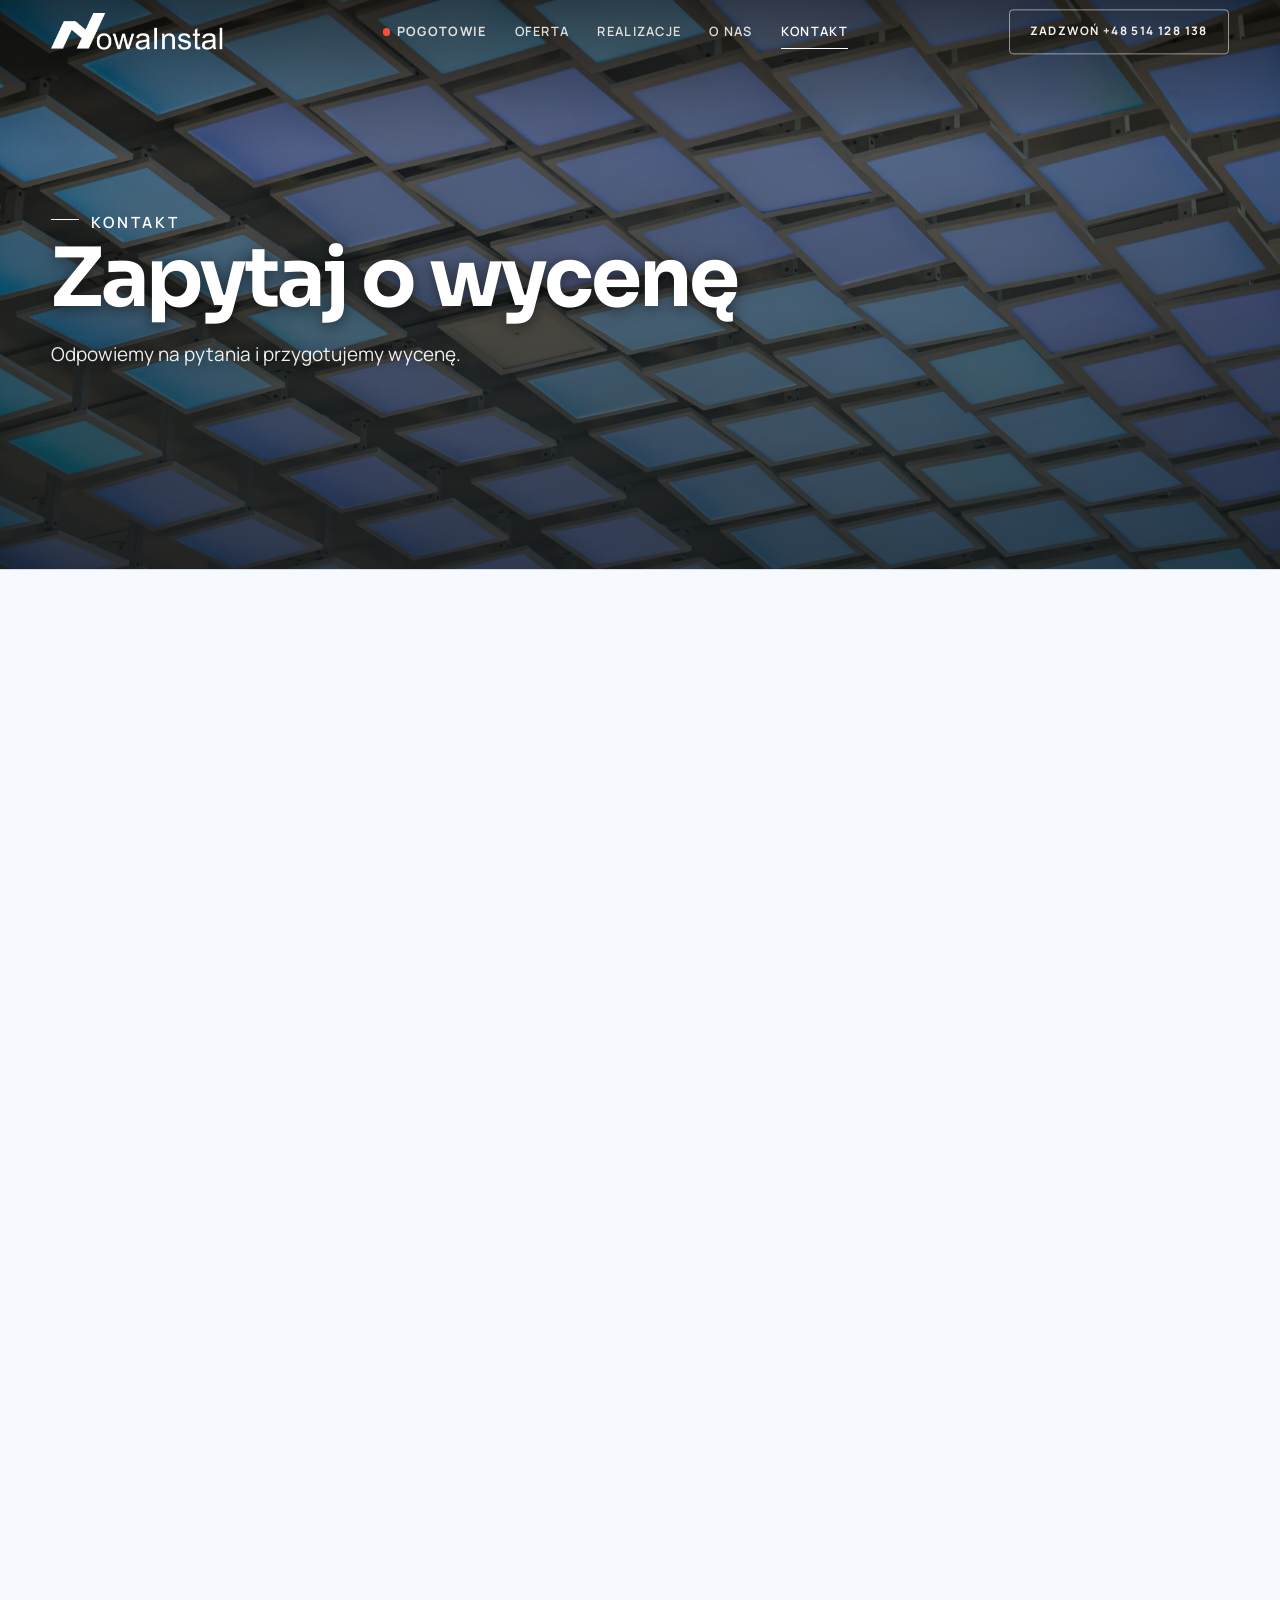
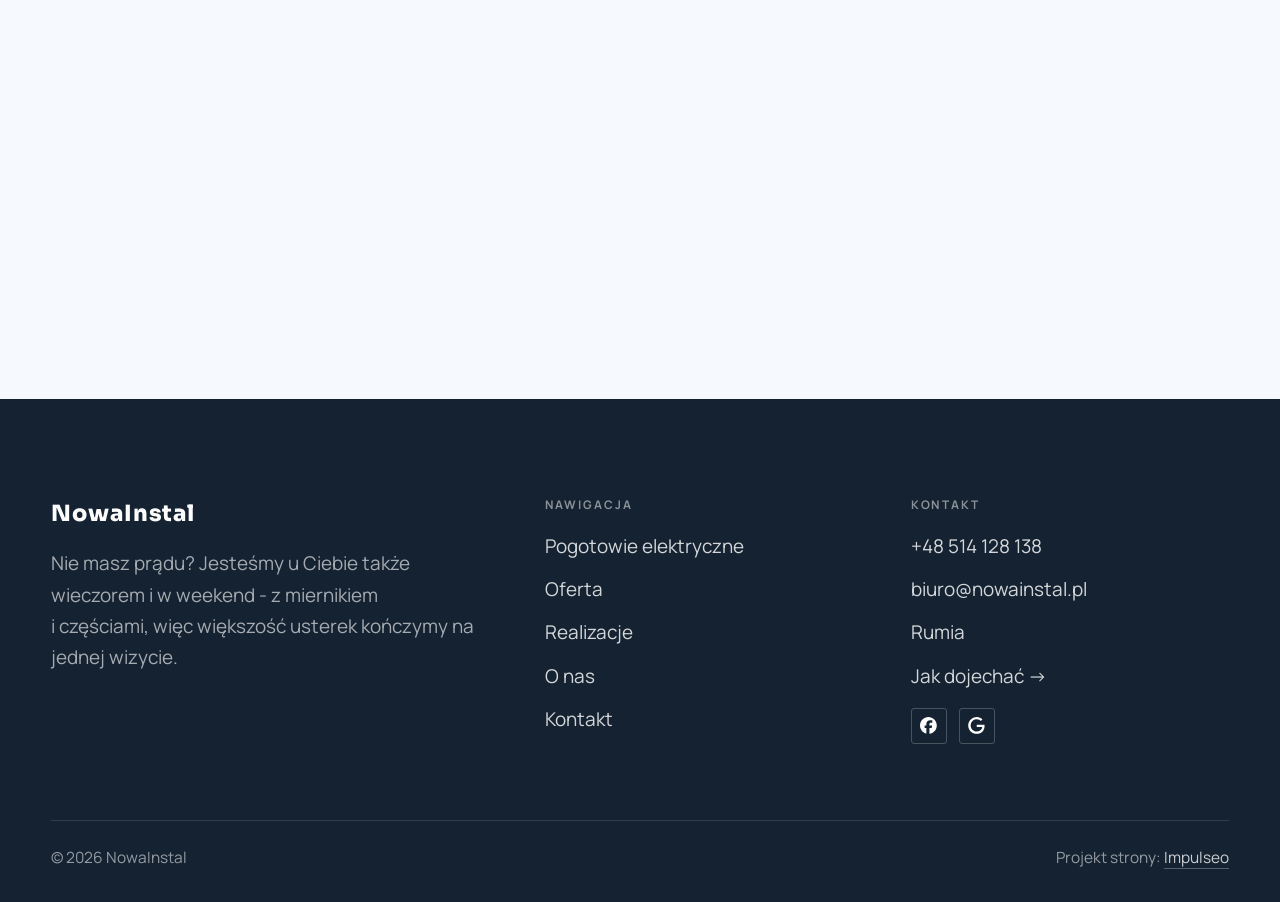
==== kontakt.html @ 81fa4f5c "Strona demo: nowainstal-pogotowie-elektryczne (wejście dwie drogi + podstrona pogotowia)" ====
<!DOCTYPE html>
<html lang="pl">
<head>
<meta charset="UTF-8">
<meta name="viewport" content="width=device-width, initial-scale=1.0">
<title>Kontakt - NowaInstal</title>
<meta name="description" content="Kontakt NowaInstal - Rumia">
<link rel="canonical" href="https://impulseo-pl.github.io/nowainstal-pogotowie-elektryczne/kontakt.html">
<meta name="robots" content="noindex, nofollow">
<meta property="og:type" content="website">
<meta property="og:locale" content="pl_PL">
<meta property="og:site_name" content="NowaInstal">
<meta property="og:title" content="Kontakt - NowaInstal">
<meta property="og:description" content="Kontakt NowaInstal - Rumia">
<meta property="og:url" content="https://impulseo-pl.github.io/nowainstal-pogotowie-elektryczne/kontakt.html">
<meta property="og:image" content="https://impulseo-pl.github.io/nowainstal-pogotowie-elektryczne/img/og.jpg">
<meta property="og:image:width" content="1200">
<meta property="og:image:height" content="630">
<meta name="twitter:card" content="summary_large_image">
<link rel="preconnect" href="https://fonts.googleapis.com">
<link rel="preconnect" href="https://fonts.gstatic.com" crossorigin>
<link href="https://fonts.googleapis.com/css2?family=Sora:wght@600;700;800&family=Manrope:wght@400;500;600&display=swap" rel="stylesheet">
<link rel="stylesheet" href="assets/styles.css?v=20261021">
<link rel="stylesheet" href="assets/pogotowie.css?v=20261021">
</head>
<body>

<header class="nav">
  <div class="wrap nav-inner">
    <a class="brand brand-has-logo" href="index.html"><img class="brand-logo brand-logo-color" src="img/logo.png" alt="NowaInstal" width="1200" height="261" decoding="async"><img class="brand-logo brand-logo-white" src="img/logo-white.png" alt="NowaInstal" width="1200" height="261" decoding="async"></a>
    <nav class="nav-links">
      <a href="pogotowie.html" class="nav-sos"><i class="live" aria-hidden="true"></i>Pogotowie</a>
      <a href="oferta.html">Oferta</a>
      <a href="realizacje.html">Realizacje</a>
      <a href="o-nas.html">O nas</a>
      <a href="kontakt.html" class="active" aria-current="page">Kontakt</a>
      <a href="tel:+48514128138" class="btn btn-accent">Zadzwoń +48 514 128 138</a>
    </nav>
    <button class="nav-toggle" aria-label="Menu"><span></span><span></span><span></span></button>
  </div>
</header>

<main>
<section class="pagehead">
  <img src="img/g12.jpg" alt="NowaInstal - Zapytaj o wycenę" width="1880" height="1254" decoding="async">
  <div class="wrap">
    <span class="eyebrow">Kontakt</span>
    <h1>Zapytaj o wycenę</h1>
    <p>Odpowiemy na pytania i przygotujemy wycenę.</p>
  </div>
</section>
<section>
  <div class="wrap contact-grid">
    <div class="reveal">
      <span class="eyebrow">Dane kontaktowe</span>
      <h2 style="margin:var(--space-4) 0 var(--space-6)">NowaInstal</h2>
      <div class="info-list">
        <div class="info-row"><div class="ic"><svg class="ico-tel" width="16" height="16" viewBox="0 0 24 24" fill="none" aria-hidden="true"><path d="M6.6 10.8a15.5 15.5 0 0 0 6.6 6.6l2.2-2.2a1 1 0 0 1 1-.24 11.4 11.4 0 0 0 3.6.58 1 1 0 0 1 1 1V20a1 1 0 0 1-1 1A17 17 0 0 1 3 4a1 1 0 0 1 1-1h3.5a1 1 0 0 1 1 1c0 1.25.2 2.46.58 3.6a1 1 0 0 1-.25 1l-2.23 2.2Z" fill="currentColor"/></svg></div><div><div class="lbl">Telefon</div><a class="val" href="tel:+48514128138">+48 514 128 138</a></div></div>
        <div class="info-row"><div class="ic"><svg class="ico-mail" width="16" height="16" viewBox="0 0 24 24" fill="none" aria-hidden="true"><rect x="3.2" y="5.5" width="17.6" height="13" rx="1.6" stroke="currentColor" stroke-width="1.6"/><path d="M4 7l8 6 8-6" stroke="currentColor" stroke-width="1.6" stroke-linecap="round" stroke-linejoin="round"/></svg></div><div><div class="lbl">E-mail</div><a class="val" href="mailto:biuro@nowainstal.pl">biuro@nowainstal.pl</a></div></div>
        <div class="info-row"><div class="ic"><svg class="ico-pin" width="16" height="16" viewBox="0 0 24 24" fill="none" aria-hidden="true"><path d="M12 21s7-6.1 7-11.5A7 7 0 0 0 5 9.5C5 14.9 12 21 12 21Z" stroke="currentColor" stroke-width="1.6" fill="none"/><circle cx="12" cy="9.5" r="2.4" fill="currentColor"/></svg></div><div><div class="lbl">Adres</div><div class="val">Rumia</div></div></div>
      </div>
    </div>
    <div class="reveal">
      <form class="form" action="https://formsubmit.co/biuro@nowainstal.pl" method="POST">
        <input type="hidden" name="_subject" value="Zapytanie ze strony NowaInstal">
        <input type="hidden" name="_captcha" value="false">
        <input type="hidden" name="_template" value="table">
        <div class="fld"><label for="name">Imię / firma</label><input id="name" name="name" type="text" placeholder="np. Jan Kowalski" required></div>
        <div class="fld"><label for="email">E-mail</label><input id="email" name="email" type="email" placeholder="adres@email.pl" required></div>
        <div class="fld"><label for="phone">Telefon</label><input id="phone" name="phone" type="tel" placeholder="+48 ..."></div>
        <div class="fld"><label for="msg">Czego dotyczy zapytanie?</label><textarea id="msg" name="message" placeholder="Napisz krótko, w czym możemy pomóc" required></textarea></div>
        <button type="submit" class="btn btn-accent" style="width:100%;justify-content:center">Wyślij zapytanie <span class="arr">→</span></button>
        <p class="note">Wiadomość trafi bezpośrednio do nas. Można też zadzwonić: +48 514 128 138.</p>
      </form>
    </div>
  </div>
</section>
<section style="padding-top:0">
  <div class="wrap reveal">
    <iframe class="map" title="NowaInstal - Rumia" src="https://maps.google.com/maps?q=NowaInstal%20Rumia&z=15&output=embed" loading="lazy" referrerpolicy="no-referrer-when-downgrade"></iframe>
  </div>
</section>
</main>

<footer>
  <div class="wrap">
    <div class="foot-grid">
      <div class="foot-brand">
        <div class="name">NowaInstal</div>
        <p>Nie masz prądu? Jesteśmy u Ciebie także wieczorem i w weekend - z miernikiem i częściami, więc większość usterek kończymy na jednej wizycie.</p>
      </div>
      <div class="foot-col">
        <h4>Nawigacja</h4>
        <a href="pogotowie.html">Pogotowie elektryczne</a>
        <a href="oferta.html">Oferta</a>
        <a href="realizacje.html">Realizacje</a>
        <a href="o-nas.html">O nas</a>
        <a href="kontakt.html">Kontakt</a>
      </div>
      <div class="foot-col">
        <h4>Kontakt</h4>
        <a href="tel:+48514128138">+48 514 128 138</a>
        <a href="mailto:biuro@nowainstal.pl">biuro@nowainstal.pl</a>
        <p>Rumia</p>
        <a href="https://maps.google.com/?cid=6391568906217468872&g_mp=CiVnb29nbGUubWFwcy5wbGFjZXMudjEuUGxhY2VzLkdldFBsYWNlEAIYBCAA" target="_blank" rel="noopener">Jak dojechać →</a>
      <div class="foot-soc">
        <a class="soc" href="https://www.facebook.com/p/NowaInstal-Rumia-61555777727664/" target="_blank" rel="noopener" aria-label="Facebook - NowaInstal"><svg viewBox="0 0 24 24" aria-hidden="true" focusable="false"><path d="M9.101 23.691v-7.98H6.627v-3.667h2.474v-1.58c0-4.085 1.848-5.978 5.858-5.978.401 0 .955.042 1.468.103a8.68 8.68 0 0 1 1.141.195v3.325a8.623 8.623 0 0 0-.653-.036 26.805 26.805 0 0 0-.733-.009c-.707 0-1.259.096-1.675.309a1.686 1.686 0 0 0-.679.622c-.258.42-.374.995-.374 1.752v1.297h3.919l-.386 2.103-.287 1.564h-3.246v8.245C19.396 23.238 24 18.179 24 12.044c0-6.627-5.373-12-12-12s-12 5.373-12 12c0 5.628 3.874 10.35 9.101 11.647Z" fill="currentColor"/></svg></a>
        <a class="soc" href="https://maps.google.com/?cid=6391568906217468872" target="_blank" rel="noopener" aria-label="Google - NowaInstal"><svg viewBox="0 0 24 24" aria-hidden="true" focusable="false"><path d="M12.48 10.92v3.28h7.84c-.24 1.84-.853 3.187-1.787 4.133-1.147 1.147-2.933 2.4-6.053 2.4-4.827 0-8.6-3.893-8.6-8.72s3.773-8.72 8.6-8.72c2.6 0 4.507 1.027 5.907 2.347l2.307-2.307C18.747 1.44 16.133 0 12.48 0 5.867 0 .307 5.387.307 12s5.56 12 12.173 12c3.573 0 6.267-1.173 8.373-3.36 2.16-2.16 2.84-5.213 2.84-7.667 0-.76-.053-1.467-.173-2.053H12.48z" fill="currentColor"/></svg></a>
      </div>
      </div>
    </div>
    <div class="foot-bot">
      <span>© 2026 NowaInstal</span>
      <span>Projekt strony: <a class="foot-credit" href="https://impulseo.pl" target="_blank" rel="noopener">Impulseo</a></span>
    </div>
  </div>
</footer>
<div class="sticky-call"><a class="sc-call" href="tel:+48514128138"><svg class="ico-tel" width="16" height="16" viewBox="0 0 24 24" fill="none" aria-hidden="true"><path d="M6.6 10.8a15.5 15.5 0 0 0 6.6 6.6l2.2-2.2a1 1 0 0 1 1-.24 11.4 11.4 0 0 0 3.6.58 1 1 0 0 1 1 1V20a1 1 0 0 1-1 1A17 17 0 0 1 3 4a1 1 0 0 1 1-1h3.5a1 1 0 0 1 1 1c0 1.25.2 2.46.58 3.6a1 1 0 0 1-.25 1l-2.23 2.2Z" fill="currentColor"/></svg> Awaria? Zadzwoń</a><a class="sc-quote" href="kontakt.html">Bezpłatna wycena</a></div>
<div class="demo-wazne" data-do="2026-11-04" data-cykl="3" hidden><svg class="dw-ico" width="13" height="13" viewBox="0 0 24 24" fill="none" aria-hidden="true"><circle cx="12" cy="12" r="8.6" stroke="currentColor" stroke-width="1.8"/><path d="M12 7.2V12l3.3 2" stroke="currentColor" stroke-width="1.8" stroke-linecap="round"/></svg><span class="dw-txt"></span></div>

<script src="assets/main.js?v=20261021"></script>
</body>
</html>
---- assets/styles.css ----
/* ============================================================
   STOLBASZ — premium, architektoniczny B2B fit-out
   Jasna paleta, zero brązu. System wg premium-web-craft.
   Projekt strony: Impulseo (impulseo.pl)
   ============================================================ */

:root{
  /* PALETA — jasna, architektoniczna, chłodna */
  --paper:#f5f7fa;          /* główne tło */
  --paper-2:#e7edf3;        /* sekcje alternatywne (chłodny jasny szary) */
  --paper-3:#e7edf3;        /* delikatne wypełnienia */
  --ink:#142231;            /* tekst główny — chłodny grafit */
  --ink-soft:#2c3e52;       /* nagłówki drugorzędne */
  --muted:#697785;          /* tekst poboczny */
  --line:rgba(20,34,49,.12);/* hairline */
  --accent:#e8a00c;         /* stonowany petrol-slate — jedyny akcent */
  --accent-d:#c47f06;
  --accent-soft:rgba(232,160,12,.10);
  --dark:#142231;           /* sekcje ciemne (stopka/CTA) */

  /* HOVER ZDJĘĆ — JEDEN standard dla całego silnika (decyzja K. 04.08.2026, artefakt z wariantami).
     AKTUALNE (K.+Szymon 09.08.2026, wybór z artefaktu 6 wariantów): zoom 1.05 przy 1.4s -
     przy tak długim czasie mocniejszy kadr NIE skacze, tylko „oddycha". Poprzedni standard
     (1.02 / .55s z 04.08) odbierany jako dynamiczny i szybki.
     Spoczynek lekko przygaszony, ale TYLKO tam, gdzie jest mysz (@media hover:hover) —
     na telefonie zdjęcia zostają w pełnej jasności. */
  --img-zoom:1.05;                   /* K.+Szymon 09.08: wariant F z artefaktu porównawczego */
  --img-rest:brightness(.95) saturate(.99);
  --img-hot:brightness(1.06) saturate(1.05);
  --img-dur:1.4s;                    /* K.+Szymon 09.08 (wariant F): powoli = elegancko */
  --img-ease:cubic-bezier(.16,.84,.44,1);  /* miękki ogon, efekt „oddychania" */

  /* ODSTĘPY — skala 4/8 */
  --space-1:4px; --space-2:8px; --space-3:12px; --space-4:16px; --space-5:24px;
  --space-6:32px; --space-7:48px; --space-8:64px; --space-9:96px; --space-10:128px;

  /* TYPOGRAFIA — fluid clamp() (skala podbita 16.07.2026: większe, czytelniejsze litery — uwaga Adama) */
  --text-sm:clamp(.9rem,.87rem + .12vw,1rem);
  --text-base:clamp(1.08rem,1.04rem + .18vw,1.2rem);
  --text-lg:clamp(1.24rem,1.15rem + .34vw,1.44rem);
  --text-h3:clamp(1.34rem,1.22rem + .55vw,1.66rem);
  --text-h2:clamp(2.1rem,1.66rem + 2.1vw,3.1rem);
  --text-h1:clamp(2.9rem,2.1rem + 4vw,5.1rem);

  /* PROMIENIE — architektoniczne, raczej ostre */
  --r-sm:3px; --r-md:6px; --r-lg:10px;

  /* RUCH */
  --ease:cubic-bezier(.25,.46,.45,.94); --dur:.24s;

  /* CIENIE — miękkie, warstwowe */
  --sh-sm:0 1px 2px rgba(16,24,32,.04), 0 2px 8px rgba(16,24,32,.05);
  --sh-md:0 2px 6px rgba(16,24,32,.05), 0 12px 28px -8px rgba(16,24,32,.12);
  --sh-lg:0 6px 14px rgba(16,24,32,.07), 0 26px 56px -18px rgba(16,24,32,.22);

  --hairline:1px solid var(--line);

  --font-display:'Sora','Manrope',sans-serif;
  --font-body:'Manrope',sans-serif;
}

*{box-sizing:border-box;margin:0;padding:0}
html{scroll-behavior:smooth}
body{
  font-family:var(--font-body);
  font-size:var(--text-base);
  line-height:1.65;
  color:var(--ink);
  background:var(--paper);
  -webkit-font-smoothing:antialiased;
  text-rendering:optimizeLegibility;
}
img{max-width:100%;height:auto;display:block}  /* height:auto = width/height z atrybutów trzyma proporcje (TOP#12) */
a{color:inherit;text-decoration:none}

.wrap{width:min(92%,1180px);margin-inline:auto}
section{padding-block:clamp(52px,6.5vw,96px)}

h1,h2,h3{font-family:var(--font-display);font-weight:700;line-height:1.08;letter-spacing:-.02em;color:var(--ink)}
h1{font-size:var(--text-h1);letter-spacing:-.035em}
h2{font-size:var(--text-h2);letter-spacing:-.025em}
h3{font-size:var(--text-h3)}
/* MIARA — długość wiersza. WCAG 2.2 SC 1.4.8: max 80 znaków; Butterick: 45–90.
   68ch daje realnie 72–78 znaków polskiego tekstu, czyli z zapasem pod granicą.
   Wcześniej limit miał TYLKO <p> — <li>, <blockquote> i <dd> nie miały żadnego,
   i to jedyny powód, dla którego 23 bloki na dwóch oddanych stronach jadą po
   83–106 znaków w wierszu (pomiar 07.08.2026, bramka `miara`).
   ⚠️ Listy i definicje ograniczamy TYLKO bez klasy: `ul`/`ol` z klasą to u nas
   układ (siatki kafli, menu), a nie tekst ciągły — tam miarę wyznacza układ. */
/* 60ch, nie 68ch (K. 10.08): po zmianie fontów na węższe kroje (DM Sans i spółka)
   w 68ch mieściło się ~90 znaków - bramka pikselowa słusznie zgłaszała przekroczenie
   granicy 80. Pomiar na żywej przeglądarce: 60ch = 90 znaków, 53ch = ~78 znaków, czyli normę WCAG 1.4.8. */
:root{ --miara:53ch }
p{max-width:min(100%,var(--miara))}
blockquote,
ul:not([class])>li, ol:not([class])>li,
dl:not([class])>dd{max-width:min(100%,var(--miara))}

/* ⚠️ Świadomie BEZ wyjątku `.tile p,.card p,.svc p{max-width:none}`, choć nasuwa się sam:
   te akapity BYŁY już ograniczone (stare `p{max-width:65ch}`), więc „wyjątek" nie odblokowałby
   niczego nowego — tylko ROZLUŹNIŁ stan sprzed zmiany na wszystkich demach naraz.
   `figcaption` żadna z reguł wyżej nie dotyczy, więc też nie potrzebuje zwolnienia. */

/* ŁAMANIE. `balance` wyrównuje długości wierszy w nagłówku, `pretty` pilnuje ostatniego
   wiersza akapitu, żeby nie został w nim jeden wyraz. Obsługiwane od Chrome 117 /
   Safari 17.5; starsze przeglądarki po prostu ignorują tę własność.
   `text-wrap:pretty` nie występowało dotąd ANI RAZ w silniku ani w repo klientów. */
h1,h2,h3,.lead,.lede{text-wrap:balance}
p,li,blockquote,dd{text-wrap:pretty}

.eyebrow{
  font-family:var(--font-body);
  font-size:var(--text-sm);
  font-weight:600;
  letter-spacing:.18em;
  text-transform:uppercase;
  color:var(--accent);
  display:inline-flex;align-items:center;gap:var(--space-3);
}
/* flex:none + margin-top = kreska trzyma się PIERWSZEJ linii. Wcześniej align-items:center
   centrowało ją względem całego bloku i przy zawinięciu (długi kicker typu
   „…WNĘTRZ · LESZNO · OD 2019") druga linia lądowała z brzydkim wcięciem. */
.eyebrow{align-items:flex-start}
.eyebrow>*,.eyebrow{text-wrap:balance}   /* dlugi kicker lamal sie na sierote typu samo „2019" w drugiej linii */
.eyebrow::before{content:"";width:28px;height:1px;background:var(--accent);display:inline-block;flex:none;margin-top:.62em}

.muted{color:var(--muted)}
.lead{font-size:var(--text-lg);line-height:1.55;color:var(--ink-soft);max-width:50ch}

/* ---------- BUTTONS ---------- */
.btn{
  display:inline-flex;align-items:center;gap:var(--space-2);
  font-weight:600;font-size:var(--text-sm);letter-spacing:.02em;
  padding:var(--space-4) var(--space-6);
  border-radius:var(--r-sm);
  transition:transform var(--dur) var(--ease),box-shadow var(--dur) var(--ease),background var(--dur) var(--ease);
  cursor:pointer;border:1px solid transparent;
}
.btn-accent{background:var(--accent);color:#fff;box-shadow:var(--sh-sm)}
.btn-accent:hover{background:var(--accent-d);transform:translateY(-2px);box-shadow:var(--sh-md)}
.btn-accent:active{transform:translateY(0);box-shadow:var(--sh-sm)}
.btn-ghost{background:transparent;color:var(--ink);border-color:var(--line)}
.btn-ghost:hover{border-color:var(--accent);color:var(--accent);transform:translateY(-2px)}
.btn-light{background:#fff;color:var(--ink);box-shadow:var(--sh-sm)}
.btn-light:hover{transform:translateY(-2px);box-shadow:var(--sh-md)}
.btn .arr{transition:transform var(--dur) var(--ease)}
.btn:hover .arr{transform:translateX(4px)}

/* ---------- NAV ---------- */
.nav{
  position:sticky;top:0;z-index:50;
  background:color-mix(in srgb,var(--paper) 88%,transparent);
  backdrop-filter:saturate(140%) blur(10px);
  border-bottom:var(--hairline);
}
.nav-inner{display:flex;align-items:center;justify-content:space-between;gap:var(--space-5);height:72px}
/* ANTY-NACHODZENIE (K. 05.08.2026): długa nazwa firmy + przycisk z pełnym numerem nie mieściły się w pasku
   i flex ściskał linki PONIŻEJ ich treści - "Kontakt" wchodził na ramkę "Zadzwoń +48 ...". Teraz ustępuje
   nazwa marki (skrót wielokropkiem), a menu i przycisk nigdy się nie kurczą ani nie zachodzą na siebie. */
.brand{display:flex;flex-direction:column;line-height:1;min-width:0;flex:0 1 auto}
.brand .name{font-family:var(--font-display);font-weight:800;font-size:1.35rem;letter-spacing:.04em;white-space:nowrap;overflow:hidden;text-overflow:ellipsis}
.brand .sub{font-size:.62rem;letter-spacing:.34em;text-transform:uppercase;color:var(--muted);margin-top:5px;white-space:nowrap;overflow:hidden;text-overflow:ellipsis}
.nav-links{display:flex;align-items:center;gap:var(--space-6);flex:0 0 auto}
.nav-links a{font-size:var(--text-sm);font-weight:500;color:var(--ink-soft);position:relative;padding-block:4px;white-space:nowrap;transition:color var(--dur) var(--ease)}
.nav-links a::after{content:"";position:absolute;left:0;bottom:0;width:0;height:1.5px;background:var(--accent);transition:width var(--dur) var(--ease)}
.nav-links a:hover,.nav-links a.active{color:var(--ink)}
.nav-links a:hover::after,.nav-links a.active::after{width:100%}
.nav-links .btn{padding:var(--space-2) var(--space-5)}
/* przyciski w nav: właściwy kolor (przebij .nav-links a) + bez podkreślenia */
.nav-links a.btn-accent{color:#fff}
.nav-links a.btn-ghost,.nav-links a.btn-light{color:var(--ink)}
/* CTA w pasku: NIE podkreślenie spod linków menu, ale ten sam przelatujący błysk,
   co na wszystkich innych przyciskach (zgłoszenie K. 13.08.2026 - „na hero jest efekt
   światła przechodzącego przez przycisk, na navbarze go nie ma, a mają być identyczne").
   Reguła `.nav-links a::after` jest silniejsza od `.btn::after`, więc trzeba jej
   geometrię wyzerować i wpisać połysk z nazwy - samo `display:none` gasiło efekt. */
.nav-links a.btn::after{
  display:block;content:"";position:absolute;inset:0;z-index:-1;pointer-events:none;
  width:auto;height:auto;border-radius:inherit;   /* kasuje geometrię podkreślenia (width:0;height:1.5px) */
  background:linear-gradient(100deg,transparent 32%,rgba(255,255,255,.20) 50%,transparent 68%);
  translate:-120% 0}
@media (prefers-reduced-motion:no-preference){
  .nav-links a.btn:hover::after{translate:120% 0;transition:translate .75s var(--mt-ease,cubic-bezier(.16,.84,.44,1))}
}
.nav-toggle{display:none;background:none;border:none;cursor:pointer;flex-direction:column;gap:5px;padding:8px}
.nav-toggle span{width:24px;height:2px;background:var(--ink);transition:var(--dur)}
/* Ciasny zakres MIĘDZY menu mobilnym a pełnym pulpitem: zbijamy odstępy i nazwę marki,
   żeby wszystko zmieściło się naturalnie, zanim w ogóle dojdzie do skracania wielokropkiem. */
@media(max-width:1280px) and (min-width:921px){
  .nav-links{gap:var(--space-4)}
  .nav-links .btn{padding:var(--space-2) var(--space-4)}
  .brand .name{font-size:1.15rem}
}

/* ---------- HERO (split) ---------- */
.hero{position:relative;overflow:hidden;border-bottom:var(--hairline)}
.hero-grid{display:grid;grid-template-columns:1.05fr .95fr;gap:clamp(24px,4vw,60px);align-items:center;
  padding-block:clamp(36px,4.5vw,64px)}
.hero-copy .eyebrow{margin-bottom:var(--space-5)}
.hero-copy h1{margin-bottom:var(--space-5)}
.hero-copy .lead{margin-bottom:var(--space-7)}
.hero-actions{display:flex;flex-wrap:wrap;gap:var(--space-4)}
.hero-art{position:relative;aspect-ratio:4/3;border-radius:var(--r-lg);overflow:hidden;box-shadow:var(--sh-lg)}
.hero-art img{width:100%;height:100%;object-fit:cover}
.hero-art::after{content:"";position:absolute;inset:0;background:linear-gradient(180deg,transparent 55%,rgba(18,24,28,.28))}
.hero-badge{position:absolute;left:var(--space-5);bottom:var(--space-5);z-index:2;
  background:rgba(252,252,251,.94);backdrop-filter:blur(4px);
  border-radius:var(--r-md);padding:var(--space-4) var(--space-5);box-shadow:var(--sh-md);max-width:78%}
.hero-badge strong{display:block;font-family:var(--font-display);font-size:1rem;letter-spacing:-.01em}
.hero-badge span{font-size:var(--text-sm);color:var(--muted)}

/* ---------- HERO duży / kinowy (strona główna) ---------- */
.hero-cine{position:relative;min-height:clamp(560px,82vh,840px);min-height:clamp(560px,82svh,840px);display:flex;align-items:center;overflow:hidden;border-bottom:var(--hairline)}
.hero-cine>img{position:absolute;inset:0;width:100%;height:100%;object-fit:cover;z-index:0}
.hero-cine::after{content:"";position:absolute;inset:0;z-index:1;
  background:linear-gradient(95deg,rgba(13,18,23,.86) 0%,rgba(13,18,23,.64) 32%,rgba(13,18,23,.24) 62%,rgba(13,18,23,.04) 100%)}
.hero-cine .wrap{position:relative;z-index:2;padding-block:var(--space-8)}
.hero-cine .hero-copy{max-width:660px}
.hero-cine .eyebrow{color:#fff;margin-bottom:var(--space-5)}
.hero-cine .eyebrow::before{background:#fff}
.hero-cine h1{color:#fff;margin-bottom:var(--space-5);font-size:clamp(2.9rem,2rem + 4.4vw,5.2rem);text-wrap:balance}
.hero-cine .lead{color:rgba(255,255,255,.92);max-width:48ch;margin-bottom:var(--space-7)}
.hero-cine .hero-actions{display:flex;flex-wrap:wrap;gap:var(--space-4)}
/* NISKIE OKNO (laptop z dokiem i paskami przeglądarki ma ~700-780 px wysokości widoku):
   H1 do 5.2rem + długi lead nie mieściły się i przyciski wypadały POD krawędź ekranu -
   klient widział stronę bez ani jednego CTA. Skalujemy w dół, zamiast przycinać treść. */
@media(min-width:821px) and (max-height:820px){
  .hero-cine{min-height:clamp(520px,94svh,780px)}
  .hero-cine .wrap{padding-block:var(--space-6)}
  .hero-cine h1{font-size:clamp(2.2rem,1.5rem + 2.6vw,3.6rem);margin-bottom:var(--space-4)}
  .hero-cine .eyebrow{margin-bottom:var(--space-4)}
  .hero-cine .lead{margin-bottom:var(--space-5);max-width:44ch}
}
@media(max-width:680px){
  .hero-cine{min-height:clamp(520px,76vh,640px);min-height:clamp(520px,76svh,640px);align-items:flex-end}
  .hero-cine::after{background:linear-gradient(0deg,rgba(13,18,23,.9) 6%,rgba(13,18,23,.45) 55%,rgba(13,18,23,.25) 100%)}
  .hero-cine .wrap{padding-bottom:var(--space-9)}
  /* TELEFON (~90% oglądających): lead potrafił zająć 8 linii i zepchnąć CTA poza pierwszy ekran.
     Zwężamy interlinię i skalę - treści nie ucinamy, bo to ona sprzedaje. */
  .hero-cine .lead{font-size:.98rem;line-height:1.5;margin-bottom:var(--space-5)}
  .hero-cine .eyebrow{font-size:.72rem;letter-spacing:.13em;margin-bottom:var(--space-4)}
  .hero-cine .eyebrow::before{width:20px}
  .hero-cine h1{margin-bottom:var(--space-4)}
}

/* full-bleed hero variant (podstrony) */
.pagehead{position:relative;min-height:46vh;min-height:46svh;display:flex;align-items:flex-end;overflow:hidden;border-bottom:var(--hairline)}
.pagehead img{position:absolute;inset:0;width:100%;height:100%;object-fit:cover}
/* 10.08.2026 (decyzja K.): mocniejsze przyciemnienie + cień pod tekstem. Bramka mierzyła na
   nagłówkach podstron 3,38-3,43:1 przy wymaganych 4,5 — jasne zdjęcie (hala, śnieg, niebo)
   podchodziło pod biały tekst. Zdjęcia klientów są różne, więc kontrast musi dawać WARSTWA,
   a nie szczęśliwy dobór kadru. */
.pagehead::after{content:"";position:absolute;inset:0;background:linear-gradient(180deg,rgba(18,24,28,.40),rgba(18,24,28,.76))}
.pagehead .wrap{position:relative;z-index:2;padding-block:var(--space-9);color:#fff}
.pagehead h1{color:#fff;max-width:18ch;text-shadow:0 2px 16px rgba(0,0,0,.55)}
.pagehead .eyebrow{color:#fff}
.pagehead .eyebrow::before{background:#fff}
.pagehead p{color:rgba(255,255,255,.92);margin-top:var(--space-4);max-width:54ch;text-shadow:0 1px 12px rgba(0,0,0,.5)}

/* ---------- STRIP (pasek skrótów / liczby) ---------- */
.strip{background:var(--dark);color:#fff}
/* PASEK HASEŁ — standard 04.08.2026 (decyzja K.): 5 haseł w JEDNYM rzędzie, tekst WYŚRODKOWANY,
   węższe marginesy boczne niż reszta strony (pasek ma iść szerzej), równe wysokości kolumn. */
.strip .wrap{width:min(96%,1440px);display:grid;grid-template-columns:repeat(5,1fr);
  gap:var(--space-5);padding-block:var(--space-7);align-items:stretch}
.strip .item .k{font-family:var(--font-display);font-size:clamp(1.05rem,.82rem + .85vw,1.55rem);
  font-weight:800;letter-spacing:-.02em;color:#fff;line-height:1.18;text-wrap:balance}
.strip .item .v{font-size:var(--text-sm);color:rgba(255,255,255,.66);margin-top:var(--space-2);line-height:1.4}
.strip .item{border-left:2px solid var(--accent);padding-inline:var(--space-4);
  text-align:center;display:flex;flex-direction:column;justify-content:center}
/* liczba kolumn = liczba haseł, żeby ostatnie nie zostawało samo w drugim rzędzie.
   Klasę n-N nadaje multipage.py; domyślnie (bez klasy) pasek jest 5-kolumnowy. */
.strip.n-2 .wrap{grid-template-columns:repeat(2,1fr)}
.strip.n-3 .wrap{grid-template-columns:repeat(3,1fr)}
.strip.n-4 .wrap{grid-template-columns:repeat(4,1fr);gap:var(--space-6)}
.strip.n-4 .item .k{font-size:clamp(1.3rem,1rem + 1.1vw,2rem)}
.strip.n-6 .wrap{grid-template-columns:repeat(6,1fr);gap:var(--space-4)}
.strip.n-6 .item .k{font-size:clamp(.98rem,.8rem + .7vw,1.35rem)}
/* równe łamanie: zamiast "długa linia + jedno słowo" obie linie zbliżonej długości */
.strip .item .k{text-wrap:balance}

/* ---------- SECTION HEAD ---------- */
.head{max-width:48rem;margin-bottom:var(--space-8)}
.head.center{margin-inline:auto;text-align:center}
.head .eyebrow{margin-bottom:var(--space-4)}
.head h2{margin-bottom:var(--space-4)}
.head p{color:var(--muted);font-size:var(--text-lg);line-height:1.55}
.head.center p{margin-inline:auto}

/* ---------- INTRO SPLIT ---------- */
.split{display:grid;grid-template-columns:.92fr 1.08fr;gap:clamp(28px,5vw,80px);align-items:center}
.split.rev{grid-template-columns:1.08fr .92fr}
.split.rev .split-art{order:-1}
.split-art{position:relative;aspect-ratio:5/4;border-radius:var(--r-lg);overflow:hidden;box-shadow:var(--sh-lg)}
.split-art img{width:100%;height:100%;object-fit:cover}
.split-copy h2{margin-bottom:var(--space-5)}
.split-copy p+p{margin-top:var(--space-4)}
.split-copy .btn{margin-top:var(--space-6)}

/* ---------- SERVICES (zakres) ---------- */
.svc-grid{display:grid;grid-template-columns:repeat(auto-fit,minmax(280px,1fr));gap:var(--space-5)}
.svc{background:#fff;border:var(--hairline);border-radius:var(--r-md);padding:var(--space-7) var(--space-6);
  transition:transform var(--dur) var(--ease),box-shadow var(--dur) var(--ease),border-color var(--dur) var(--ease);
  position:relative;overflow:hidden}
.svc::before{content:"";position:absolute;left:0;top:0;width:3px;height:0;background:var(--accent);transition:height var(--dur) var(--ease)}
.svc:hover{transform:translateY(-4px);box-shadow:var(--sh-md);border-color:transparent}
.svc:hover::before{height:100%}
.svc .ic{font-family:var(--font-display);font-size:.8rem;font-weight:700;letter-spacing:.12em;color:var(--accent);margin-bottom:var(--space-4)}
.svc h3{margin-bottom:var(--space-3);font-size:1.22rem}
.svc p{color:var(--muted);font-size:var(--text-base);line-height:1.6}

/* big detailed service rows */
.svc-row{display:grid;grid-template-columns:.8fr 1.2fr;gap:clamp(20px,4vw,60px);align-items:center;padding-block:var(--space-8)}
.svc-row+.svc-row{border-top:var(--hairline)}
.svc-row.rev{grid-template-columns:1.2fr .8fr}
/* Naprzemienny układ wierszy oferty: co drugi wiersz ma zdjęcie po PRAWEJ.
   Było `order:-1` — martwy kod, bo zdjęcie i tak jest pierwszym dzieckiem w HTML,
   więc wszystkie wiersze wyglądały identycznie (zdjęcie zawsze z lewej), a `rev`
   zmieniało tylko szerokość kolumn. Znalezione 29.07.2026 przy różnicowaniu kierunków
   animacji (pomiar pozycji: art.mid 390/502 przy row.mid 756 — zawsze lewa strona). */
.svc-row.rev .svc-row-art{order:2}
.svc-row-art{aspect-ratio:4/3;border-radius:var(--r-md);overflow:hidden;box-shadow:var(--sh-md)}
.svc-row-art img{width:100%;height:100%;object-fit:cover}
.svc-row h3{font-size:1.5rem;margin-bottom:var(--space-4)}
.svc-row .num{font-family:var(--font-display);font-size:.85rem;font-weight:700;letter-spacing:.14em;color:var(--accent);display:block;margin-bottom:var(--space-3)}
.svc-row ul{list-style:none;margin-top:var(--space-4);display:flex;flex-direction:column;gap:var(--space-2)}
.svc-row li{position:relative;padding-left:var(--space-5);color:var(--muted);font-size:var(--text-base)}
.svc-row li::before{content:"";position:absolute;left:0;top:.62em;width:8px;height:1px;background:var(--accent)}

/* ---------- GALLERY (realizacje) ---------- */
.gallery{display:grid;grid-template-columns:repeat(12,1fr);gap:var(--space-4);grid-auto-rows:200px}
/* GALERIA MASONRY — pionowe zdjęcia (portrety beauty/wellness) bez przycinania: kolumny, height auto */
.gallery-masonry{column-count:3;column-gap:var(--space-4)}
@media(max-width:900px){.gallery-masonry{column-count:2}}
@media(max-width:560px){.gallery-masonry{column-count:1}}
.gallery-masonry .m-tile{break-inside:avoid;margin:0 0 var(--space-4);padding:0;position:relative;overflow:hidden;border-radius:var(--r-md);border:1px solid var(--line)}
.gallery-masonry .m-tile img{width:100%;height:auto;display:block}
.gallery-masonry .m-tile .cap{position:absolute;left:0;right:0;bottom:0;padding:var(--space-4);color:#fff;background:linear-gradient(0deg,rgba(0,0,0,.55),transparent);font-size:var(--text-sm)}
.gallery-masonry .m-tile .cap small{display:block;font-weight:400;opacity:.78;letter-spacing:.04em;text-transform:uppercase;font-size:.66rem;margin-top:3px}
.tile{position:relative;overflow:hidden;border-radius:var(--r-md);box-shadow:var(--sh-sm);
  transition:transform var(--dur) var(--ease),box-shadow var(--dur) var(--ease)}
.tile img{width:100%;height:100%;object-fit:cover;
  transition:transform var(--img-dur) var(--img-ease),filter var(--img-dur) var(--img-ease)}
.tile:hover{box-shadow:var(--sh-md)}
.tile .cap{position:absolute;left:0;right:0;bottom:0;padding:var(--space-5) var(--space-4) var(--space-4);
  /* mocniejszy spad + cien pod tekstem: na JASNYCH zdjeciach klienta (biale fronty, sciany)
     slaby gradient dawal kontrast ~1.5:1 zamiast wymaganych 3.6:1 (bramka wygladu, 10.08.2026) */
  background:linear-gradient(transparent 10%,rgba(18,24,28,.55) 40%,rgba(18,24,28,.88) 68%,rgba(18,24,28,.99));color:#fff;
  text-shadow:0 1px 2px rgba(0,0,0,.85),0 2px 10px rgba(0,0,0,.55);
  font-size:var(--text-sm);font-weight:600;letter-spacing:.01em;
  opacity:0;transform:translateY(8px);transition:var(--dur) var(--ease)}
.tile:hover .cap{opacity:1;transform:translateY(0)}
.tile .cap small{display:block;font-weight:400;opacity:.78;letter-spacing:.04em;text-transform:uppercase;font-size:.66rem;margin-top:3px}
/* bento spans */
.t-wide{grid-column:span 6}
.t-tall{grid-column:span 6;grid-row:span 2}
.t-std{grid-column:span 6}
.t-third{grid-column:span 4}
.t-two3{grid-column:span 8}

/* ---------- TRUST / WIARYGODNOŚĆ ---------- */
.trust{background:var(--paper-2)}
.trust-grid{display:grid;grid-template-columns:repeat(auto-fit,minmax(240px,1fr));gap:var(--space-5);margin-top:var(--space-7)}
.trust-card{background:#fff;border-radius:var(--r-md);padding:var(--space-7) var(--space-6);box-shadow:var(--sh-sm);border-top:3px solid var(--accent)}
.trust-card .big{font-family:var(--font-display);font-size:clamp(1.8rem,1.3rem + 1.6vw,2.6rem);font-weight:800;letter-spacing:-.02em;color:var(--ink);line-height:1}
.trust-card h3{font-size:1.12rem;margin:var(--space-3) 0 var(--space-2)}
.trust-card p{color:var(--muted);font-size:var(--text-base);line-height:1.55}

/* ---------- CTA band ---------- */
.cta{background:var(--dark);color:#fff;position:relative;overflow:hidden}
/* telefon w CTA: na ciemnym tle biały (domyślnie), rodziny z JASNYM tłem CTA
   nadpisują to u siebie - wcześniej kolor siedział w stylu inline i wygrywał z rodziną. */
.cta .btn-ghost-cta{color:#fff;border-color:rgba(255,255,255,.3)}
.cta .wrap{display:grid;grid-template-columns:1.4fr .6fr;gap:var(--space-7);align-items:center;position:relative;z-index:2}
.cta h2{color:#fff;max-width:20ch}
.cta p{color:rgba(255,255,255,.74);margin-top:var(--space-4)}
.cta-actions{display:flex;flex-direction:column;gap:var(--space-3);align-items:flex-start}
.cta::before{content:"";position:absolute;right:-80px;top:-80px;width:360px;height:360px;border-radius:50%;
  background:radial-gradient(circle,var(--accent-soft),transparent 70%)}

/* ---------- CONTACT ---------- */
.contact-grid{display:grid;grid-template-columns:.85fr 1.15fr;gap:clamp(28px,4vw,56px);align-items:start}
.info-list{display:flex;flex-direction:column;gap:var(--space-2)}
.info-row{display:flex;gap:var(--space-4);align-items:flex-start;padding-block:var(--space-4);border-bottom:var(--hairline)}
.info-row .ic{flex:none;width:42px;height:42px;display:grid;place-items:center;border-radius:50%;
  background:var(--accent-soft);color:var(--accent);font-size:1.05rem}
.info-row .lbl{font-size:.72rem;letter-spacing:.14em;text-transform:uppercase;color:var(--muted)}
.info-row .val{font-weight:600;font-size:var(--text-base);margin-top:2px}
.info-row a.val:hover{color:var(--accent)}
.map{border:none;border-radius:var(--r-lg);box-shadow:var(--sh-md);width:100%;height:100%;min-height:380px;filter:grayscale(.2) contrast(1.02)}
.form{background:#fff;border:var(--hairline);border-radius:var(--r-lg);padding:clamp(24px,3vw,40px);box-shadow:var(--sh-sm)}
.form .fld{margin-bottom:var(--space-5)}
.form label{display:block;font-size:var(--text-sm);font-weight:600;margin-bottom:var(--space-2)}
.form input,.form textarea{width:100%;font-family:inherit;font-size:var(--text-base);color:var(--ink);
  padding:var(--space-4);border:var(--hairline);border-radius:var(--r-sm);background:var(--paper);transition:border-color var(--dur)}
.form input:focus,.form textarea:focus{outline:none;border-color:var(--accent);background:#fff}
.form textarea{resize:vertical;min-height:120px}
.form .note{font-size:var(--text-sm);color:var(--muted);margin-top:var(--space-3)}

/* ---------- FOOTER ---------- */
footer{background:var(--dark);color:#fff;padding-block:var(--space-9) var(--space-6)}
.foot-grid{display:grid;grid-template-columns:1.4fr 1fr 1fr;gap:var(--space-7);margin-bottom:var(--space-8)}
.foot-brand .name{font-family:var(--font-display);font-weight:800;font-size:1.4rem;letter-spacing:.04em}
.foot-brand p{color:rgba(255,255,255,.62);margin-top:var(--space-4);font-size:var(--text-base);max-width:38ch}
.foot-col h4{font-size:.74rem;letter-spacing:.16em;text-transform:uppercase;color:rgba(255,255,255,.5);margin-bottom:var(--space-4)}
.foot-col a,.foot-col p{display:block;color:rgba(255,255,255,.82);font-size:var(--text-base);margin-bottom:var(--space-3)}
.foot-col a:hover{color:#fff}
.foot-bot{border-top:1px solid rgba(255,255,255,.12);padding-top:var(--space-5);display:flex;justify-content:space-between;flex-wrap:wrap;gap:var(--space-3);
  font-size:var(--text-sm);color:rgba(255,255,255,.55)}
.foot-bot a:hover{color:#fff}
/* Podpis w stopce = klikalny link do impulseo.pl (31.07.2026). Ma być WIDOCZNIE klikalny,
   ale nie krzyczeć - stąd sam kolor jaśniejszy + delikatne podkreślenie na najeździe. */
.foot-bot a.foot-credit{color:rgba(255,255,255,.78);text-decoration:none;border-bottom:1px solid rgba(255,255,255,.28)}
.foot-bot a.foot-credit:hover{color:#fff;border-bottom-color:#fff}

/* ---------- REVEAL ---------- */
.reveal{opacity:0;transform:translateY(22px);transition:opacity .6s var(--ease),transform .6s var(--ease)}
.reveal.in{opacity:1;transform:none}

/* ---------- RESPONSIVE ---------- */
@media(max-width:920px){
  .hero-grid,.split,.split.rev,.svc-row,.svc-row.rev,.cta .wrap,.contact-grid,.foot-grid{grid-template-columns:1fr}
  .split.rev .split-art,.svc-row.rev .svc-row-art{order:0}
  .hero-art{aspect-ratio:16/10;max-height:420px}
  .strip .wrap,.strip.n-2 .wrap,.strip.n-3 .wrap,.strip.n-4 .wrap,.strip.n-6 .wrap{grid-template-columns:repeat(2,1fr);gap:var(--space-6)}
  .strip .item .k,.strip.n-6 .item .k{font-size:clamp(1.3rem,1.1rem + 1vw,2rem)}
  .gallery{grid-auto-rows:180px}
  .t-wide,.t-tall,.t-std,.t-third,.t-two3{grid-column:span 6}
  .t-tall{grid-row:span 1}
  .cta-actions{flex-direction:row;flex-wrap:wrap}
  .foot-grid{gap:var(--space-6)}
}
@media(max-width:680px){
  .nav-links{position:fixed;inset:72px 0 auto 0;background:var(--paper);flex-direction:column;align-items:stretch;
    gap:0;padding:var(--space-4) 6%;border-bottom:var(--hairline);box-shadow:var(--sh-md);
    transform:translateY(-120%);transition:transform var(--dur) var(--ease)}
  .nav-links.open{transform:translateY(0)}
  .nav-links a{padding-block:var(--space-4);border-bottom:var(--hairline)}
  .nav-links .btn{margin-top:var(--space-3);justify-content:center}
  .nav-toggle{display:flex}
  .strip .wrap,.strip.n-2 .wrap,.strip.n-3 .wrap,.strip.n-4 .wrap,.strip.n-6 .wrap{grid-template-columns:1fr}
  .gallery{grid-template-columns:repeat(6,1fr)}
  .foot-grid{grid-template-columns:1fr}
}
@media(prefers-reduced-motion:reduce){
  /* audyt 09.08 TOP#14: samo skrócenie duration przy animacji INFINITE = stroboskop
     (pętla .01ms miga ekranem); iteration-count:1 gasi pętlę naprawdę. Pseudoelementy
     też - tła hero (gastro/studio) animują ::before/img, blanket na * ich nie łapał. */
  *,*::before,*::after{animation-duration:.01ms!important;animation-iteration-count:1!important;animation-delay:0s!important;transition:none!important}
  .reveal{opacity:1!important;transform:none!important}
  html{scroll-behavior:auto}
}

/* ============================================================
   PREMIUM LAYER — destylat deep-researchu branż (anty-AI, spokój).
   Zmienne STOLBASZ (--accent/--ink/--paper/--line/--dark). Ruch ledwo
   zauważalny, krzywa cubic-bezier(.16,.84,.44,1); prefers-reduced-motion
   pokryte blanketem wyżej. Karty hairline zamiast cieni = #1 sygnał „nie-AI".
   ============================================================ */

/* więcej oddechu między sekcjami (liderzy: 110-130px) */
section{padding-block:clamp(64px,8vw,128px)}

/* 1) Aksamitny reveal — dłuższa, miękka krzywa zamiast „skoku" */
.reveal{transition:opacity .9s cubic-bezier(.16,.84,.44,1),transform .9s cubic-bezier(.16,.84,.44,1);will-change:opacity,transform}
/* stagger TYLKO w galerii (tam pozycja = porządek dzieci) */
.gallery .reveal:nth-child(2){transition-delay:.07s}
.gallery .reveal:nth-child(3){transition-delay:.14s}
.gallery .reveal:nth-child(4){transition-delay:.21s}
.gallery .reveal:nth-child(5){transition-delay:.28s}
.gallery .reveal:nth-child(6){transition-delay:.35s}

/* 2) Hero STATYCZNY na .hero-cine — Ken Burns CAŁKIEM WYŁĄCZONY 26.06 (3. zgłoszenie Szymona).
   GENEZA: animowanie scale na <img> hero z teksturami (cegły/framugi) re-samplinguje obraz
   klatka po klatce → na części ekranów drobne drganie/shimmer = „heroshot się trzęsie".
   translateY usunięto wcześniej, scale-only + will-change/GPU NIE wystarczyły do GWARANCJI gładkości.
   Krzysztof zażądał pewności („make sure, że błąd się nie pojawi") > efekt. Zero animacji = 0% drgania.
   Delikatny zoom zostaje TYLKO w pełnoekranowych hero gastro/studio (hg-bg/hs-bg — tło, inny
   mechanizm, chwalone, nigdy nie zgłaszane). NIE wracać do KB na .hero-cine bez realnego testu
   na sprzęcie klienta — to ryzyko regresji „trzęsienia”. */
/* BEZPIECZNY "wow" na hero = jednorazowy FADE-IN (opacity), nie zoom.
   opacity nie dotyka bitmapy → gładkie na KAŻDYM zdjęciu/ekranie/GPU, zero ryzyka migotania.
   Geometryczny ruch (scale/translate) na .hero-cine jest ZAKAZANY (bramka pilnuje). */
@keyframes heroFade{from{opacity:0}to{opacity:1}}
.hero-cine>img{transform:none;animation:heroFade 1.1s ease-out both}

/* 3) Akcentowy hairline pod nagłówkiem sekcji, który „rysuje się" przy wejściu */
.head h2{position:relative;padding-bottom:18px}
.head h2::after{content:"";position:absolute;left:0;bottom:0;height:1px;width:0;background:var(--accent);transition:width 1s cubic-bezier(.16,.84,.44,1) .15s}
.head.center h2::after{left:50%;transform:translateX(-50%)}
.head.reveal.in h2::after,.head.center.reveal.in h2::after{width:54px}

/* 4) Karty HAIRLINE zamiast cieni/zaokrągleń (najmocniejszy anty-AI detal) */
.svc{background:transparent;border:1px solid var(--line);border-radius:var(--r-sm);box-shadow:none}
.svc:hover{box-shadow:none;border-color:var(--accent);transform:translateY(-3px)}
.trust-card{background:transparent;box-shadow:none;border:1px solid var(--line);border-top:2px solid var(--accent);border-radius:var(--r-sm)}
.tile{box-shadow:none;border-radius:var(--r-sm)}
.tile:hover{box-shadow:none}

/* 5) Sticky-nav kondensuje się po przewinięciu (sygnał dopracowania) */
.nav{transition:box-shadow .4s ease,background .4s ease}
.nav.is-stuck{box-shadow:0 1px 0 var(--line),0 14px 30px -24px rgba(0,0,0,.45)}
.nav-inner{transition:height .35s var(--ease)}
.nav.is-stuck .nav-inner{height:60px}

/* 6) MANIFESTO — pełnoekranowy cytat-bohater (zastępuje generyczne „Dlaczego my") */
.manifesto{background:var(--paper-2);text-align:center}
.manifesto .wrap{max-width:60rem}
.manifesto p{font-family:var(--font-display);font-style:italic;font-size:clamp(1.6rem,1rem + 2.4vw,2.8rem);line-height:1.32;color:var(--ink-soft);margin-inline:auto;max-width:26ch;position:relative;padding-top:var(--space-8)}
.manifesto p::before{content:"";position:absolute;top:0;left:50%;transform:translateX(-50%);width:54px;height:1px;background:var(--accent)}
.manifesto p span{color:var(--accent);font-style:italic}

/* 7) GATEWAYS — 3 duże bramy-zdjęcia (zamiast paska menu usług) */
.gateways{display:grid;grid-template-columns:repeat(3,1fr);gap:var(--space-4)}
.gateway{position:relative;aspect-ratio:3/4;overflow:hidden;border-radius:var(--r-sm);display:block}
.gateway img{width:100%;height:100%;object-fit:cover;
  transition:transform var(--img-dur) var(--img-ease),filter var(--img-dur) var(--img-ease)}
.gateway::after{content:"";position:absolute;inset:0;background:linear-gradient(180deg,transparent 38%,rgba(18,24,28,.74))}
/* ===== HOVER ZDJĘĆ — jedno miejsce dla WSZYSTKICH kafli ze zdjęciem (K. 04.08.2026) ===== */
@media(hover:hover){
  .tile img,.gateway img,.m-tile img{filter:var(--img-rest)}
  .tile:hover img,
  .gateway:hover img,
  .m-tile:hover img{transform:scale(var(--img-zoom));filter:var(--img-hot)}
}
.m-tile img{transition:transform var(--img-dur) var(--img-ease),filter var(--img-dur) var(--img-ease)}
.gateway .g-ttl{position:absolute;left:0;right:0;bottom:0;z-index:2;padding:var(--space-6) var(--space-5);color:#fff;font-family:var(--font-display);font-size:1.45rem;letter-spacing:-.01em;line-height:1.15}
.gateway .g-ttl small{display:block;font-family:var(--font-body);font-size:var(--text-sm);font-weight:400;opacity:.82;letter-spacing:.03em;margin-top:5px}
@media(max-width:760px){.gateways{grid-template-columns:1fr}.gateway{aspect-ratio:16/10}}

/* 8) LOGO klienta w nagłówku (gdy podane --logo) */
/* 52px domyślnie (feedback Bartka 06.07.2026: 40px ginęło, uwaga padła 3x; ~56px sprawdzone na żywym demie anna-borowiec-makeup) */
.brand-logo{height:64px;width:auto;max-width:300px;object-fit:contain;display:block}
.nav.is-stuck .brand-logo{height:52px}
@media(max-width:680px){.brand-logo{height:46px;max-width:210px}}


/* === RWD: nagłówki na wąskich ekranach (dodane 17.07.2026 razem z fixem clamp) ===
   Po przywróceniu działania clamp() dolna granica --text-h1 (2.9rem) rozpychała
   dokument przy długich polskich słowach na telefonach. Tu ją zjeżdżamy. */
@media (max-width:560px){
  :root{
    --text-h1:clamp(1.9rem, 1.15rem + 4.4vw, 2.7rem);
    --text-h2:clamp(1.5rem, 1rem + 3vw, 2.1rem);
  }
  .hero-cine h1{font-size:clamp(1.9rem, 1.15rem + 4.4vw, 2.7rem)}
  h1,h2{overflow-wrap:break-word}
}

/* GODZINY (godziny_grid z briefu) — dzień po lewej, godziny po prawej. Wcześniej BRAK stylu
   powodował sklejenie "Poniedziałek-Piątek8:00-20:00" (dodane 2026-07-21). Neutralne dla dem bez grafiku. */
.godz{display:flex;flex-direction:column;gap:2px;max-width:440px;margin-top:8px}
.godz-row{display:flex;justify-content:space-between;align-items:baseline;gap:24px;padding:10px 0;border-bottom:1px solid var(--line)}
.godz-row:last-child{border-bottom:0}
.godz-row b{font-weight:600;color:var(--ink)}
.godz-row span{color:var(--muted);white-space:nowrap}

/* === FAQ (lekcja 08.08.2026) ===
   Sekcja faq_klinika() trafia NIE tylko do rodziny „klinika" (multipage.py: także układ FACHOWCY),
   a style leżały wyłącznie w families/klinika.css — u hydraulika/dekarza FAQ renderowało się jako
   goła lista <details> z domyślnym trójkącikiem przeglądarki (wpadka: demo Instalatorstwo Gała).
   Dlatego baza. Rodzina może to nadpisać na wierzchu. */
.faq-list{max-width:48rem;margin:var(--space-8) auto 0;display:flex;flex-direction:column;gap:var(--space-3)}
.faq-item{border:1px solid var(--line);border-radius:var(--r-md);background:var(--paper);padding:var(--space-4) var(--space-5)}
.faq-item summary{font-family:var(--font-display);font-weight:600;color:var(--ink);cursor:pointer;list-style:none;display:flex;justify-content:space-between;gap:1rem}
.faq-item summary::-webkit-details-marker{display:none}
.faq-item summary::after{content:"+";color:var(--accent-d);font-weight:700;font-size:1.2rem;line-height:1}
.faq-item[open] summary::after{content:"-"}
.faq-item p{color:var(--ink-soft);font-size:var(--text-base);line-height:1.6;margin:var(--space-3) 0 0}

/* === LICZBA OPINII PRZY SEKCJI OPINII (08.08.2026, wzorzec irismeble.pl, decyzja K.) ===
   Trzy cytaty bez kontekstu czyta się jak „firma ma trzy opinie". Ta linijka mówi wprost,
   ile ich jest naprawdę - dane i tak przychodzą z reconu i szły dotąd wyłącznie do hero.
   Baza, nie rodzina: sekcja opinii renderuje się we WSZYSTKICH układach, a style opinii
   leżą per rodzina - bez tego u części rodzin linijka byłaby gołym tekstem (ta sama pułapka
   co z FAQ wyżej). Rodzina może nadpisać na wierzchu. */
.op-meta{
  text-align:center;margin:calc(var(--space-3) * -1) 0 var(--space-6);
  color:var(--muted);font-size:var(--text-base);letter-spacing:.01em;
}
.op-meta .ico-star{color:var(--accent-d);margin-right:2px}

/* --- licznik ważności DEMA (pomysł K. 09.08) - tylko wersje pokazowe --- */
.demo-wazne{position:fixed;top:calc(var(--nav-h, 64px) + 14px);right:14px;z-index:95;
  display:inline-flex;align-items:center;gap:.45em;
  background:rgba(21,25,28,.82);color:#fff;font-size:.72rem;font-weight:600;letter-spacing:.01em;
  padding:.42em .8em .42em .62em;border-radius:999px;backdrop-filter:saturate(140%) blur(8px);
  border:1px solid rgba(255,255,255,.14);box-shadow:0 10px 24px -14px rgba(0,0,0,.6);
  pointer-events:none;
  /* NIE pokazuje się przy wejściu (K. 09.08) - wjeżdża dopiero po zejściu z hero */
  opacity:0;transform:translateY(-10px);
  transition:opacity .7s var(--ease),transform .7s var(--ease)}
.demo-wazne.is-on{opacity:1;transform:none}
.demo-wazne .dw-ico{flex:none;opacity:.85}
.demo-wazne b{font-weight:700;font-variant-numeric:tabular-nums;color:#FFD9A3}
.demo-wazne .dw-zeg{font-variant-numeric:tabular-nums;font-feature-settings:"tnum";
  opacity:.72;margin-left:.15em;letter-spacing:.01em}
.demo-wazne.is-pilne{background:rgba(150,32,28,.9);border-color:rgba(255,255,255,.2)}
.demo-wazne .dw-pilne{color:#FFE0DE}
@media(max-width:820px){.demo-wazne{top:auto;bottom:70px;right:10px}}

/* --- pasek mini-opinii pod hero (audyt 09.08 TOP#27) - tylko przy realnych recenzjach --- */
.opinie-mini{padding-block:0;border-bottom:var(--hairline)}
.opinie-mini .om-row{display:grid;grid-template-columns:repeat(3,1fr);gap:var(--space-6);padding-block:var(--space-5)}
.opinie-mini .om-item blockquote{font-size:var(--text-sm);color:var(--ink-soft);line-height:1.5;margin:0}
.opinie-mini .om-autor{display:block;margin-top:var(--space-2);font-size:.78rem;font-weight:600;color:var(--muted);letter-spacing:.04em}
@media(max-width:820px){.opinie-mini .om-row{grid-template-columns:1fr;gap:var(--space-4)}
  .opinie-mini .om-item:nth-child(n+3){display:none}}

/* --- AKCENT-TEKST (audyt 09.08 TOP#11/12, decyzja K.) ---------------------------
   Kolor firmowy jest jasny, dopóki nie musi być literą. --accent zostaje żywy
   (kreski, przyciski, pasek haseł); litera akcentowa na JASNYM tle bierze
   --accent-text (dokleja palette_auto; domyślnie accent-d). Tylko color -
   border/background/pseudo zostają żywe. Ciemna sekcja CTA = wyjątek. */
:root{--accent-text:var(--accent-d)}
.eyebrow, .svc .ic, .svc-row .num, .info-row .ic, .info-row a.val:hover,
.manifesto p span, .faq-item summary::after, .op-meta .ico-star, .op-star,
.fu-cta, .obszar-list li:hover, .btn-ghost:hover, .nav.nav-solid .brand .sub,
.proces-os .pc-cur, .os-on .proces-os .proces-line > li.os-done .pno { color:var(--accent-text) }
.cta .eyebrow { color:var(--accent) }

/* --- dostępność (audyt 09.08 TOP#23, podzbiór bezpieczny) --- */
html{scroll-padding-top:84px}                       /* kotwice nie chowają się pod sticky-nav */
:focus-visible{outline:2px solid var(--accent-text);outline-offset:2px}  /* widoczny fokus tylko z klawiatury */
main{display:block}

/* --- kafelek „Zobacz opinie w Google" (K. 09.08) - znak marki zamiast gołego linku --- */
.op-meta{text-align:center;max-width:none;margin-inline:auto}
.op-google{display:inline-flex;align-items:center;gap:.6em;
  padding:.62em 1.15em;border:1px solid var(--line);border-radius:999px;
  background:var(--paper);color:var(--ink);font-size:var(--text-sm);font-weight:600;
  transition:border-color var(--dur) var(--ease),box-shadow var(--dur) var(--ease),transform var(--dur) var(--ease)}
.op-google .op-g-ico{flex:none}                        /* oficjalny 4-kolorowy znak Google */
.op-google .arr{transition:transform var(--dur) var(--ease)}
.op-google:hover{border-color:var(--accent);box-shadow:var(--sh-sm);transform:translateY(-1px)}
.op-google:hover .arr{transform:translateX(3px)}

/* ============================================================
   HOVER KART I KAFLI - JEDEN STANDARD DLA WSZYSTKICH RODZIN (K. 10.08:
   „każde demo ma wyglądać tak premium"). Wcześniej premium-hover miała tylko
   rodzina fachowców (.fu-row), reszta rodzin renderowała karty bez reakcji.
   Zasada ta sama: reakcja NATYCHMIAST (0s), gaśnięcie łagodne; ledwie widoczne
   tło, kreska akcentu z lewej, strzałka rusza. Zero cieni-poduszek.
   ⛔ Świadomie POMIJAMY kafle ze zdjęciem (.tile/.gateway/.m-tile) - tam działa
   już zoom 1.05/1.4s i dokładanie ramek by go zabiło.
   ============================================================ */
.card, .svc, .gateway-txt, .menu-cat, .prod-card, .pak-card, .faq-item, .obj-tile{
  position:relative;transition:background .22s ease-out,border-color .22s ease-out}
.card::before, .menu-cat::before, .prod-card::before, .pak-card::before{
  content:"";position:absolute;left:0;top:0;bottom:0;width:3px;background:var(--accent);
  transform:scaleY(0);transform-origin:top;transition:transform .09s ease-out;border-radius:2px}
@media(hover:hover){
  .card:hover, .svc:hover, .menu-cat:hover, .prod-card:hover, .pak-card:hover{
    background:color-mix(in srgb,var(--accent) 9%,transparent);
    border-color:color-mix(in srgb,var(--accent) 45%,var(--line));
    transition-duration:0s}
  .card:hover::before, .menu-cat:hover::before,
  .prod-card:hover::before, .pak-card:hover::before{transform:scaleY(1)}
  .card:hover .arr, .svc:hover .arr, .menu-cat:hover .arr{transform:translateX(.3rem)}
}
.card .arr, .svc .arr, .menu-cat .arr{display:inline-block;transition:transform .1s ease-out}

/* ============================================================
   PLAKIETKA OPINII GOOGLE (K. 13.08.2026, wzór od Marcelego)
   Jedna forma we WSZYSTKICH układach hero (hg/hk/hs/ha/hd/tb/kt) zamiast
   gołego tekstu „★ Ocena 4,4 w Google · 7 opinii". Cudza ocena to najmocniejszy
   dowód zaufania na stronie - ma wyglądać jak odznaka, nie jak podpis.
   Tło i obwódka liczone z KOLORU TEKSTU, więc ta sama plakietka działa na
   ciemnym zdjęciu (biały napis → jasna mgiełka) i na jasnej sekcji (ciemny
   napis → delikatny szary). Zero osobnych wariantów do utrzymania.
   ============================================================ */
.g-badge{
  display:inline-flex;align-items:center;gap:.62em;
  padding:.52em 1em;border-radius:999px;
  background:color-mix(in srgb,currentColor 8%,transparent);
  border:1px solid color-mix(in srgb,currentColor 20%,transparent);
  -webkit-backdrop-filter:blur(6px);backdrop-filter:blur(6px);
  font-size:.98rem;line-height:1;font-weight:500;letter-spacing:.01em;
  white-space:nowrap;vertical-align:middle;max-width:100%}
.g-badge .gb-ico,.g-badge .gb-stars{flex:none}
.g-badge .gb-ocena{font-weight:700;font-size:1.08em;letter-spacing:.01em}
.g-badge .gb-txt{opacity:.92}
@media(max-width:560px){
  .g-badge{gap:.45em;padding:.45em .8em;font-size:.86rem}
  .g-badge .gb-stars{width:62px;height:12.4px}
  .g-badge .gb-ico{width:16px;height:16px}
}

/* === rodzina: fachowcy === */
/* ============================================================
   RODZINA: FACHOWCY (hydraulik/elektryk/remont/brukarstwo/ogrodzenia)
   Doklejane NA WIERZCH base.css. Dziedziczy paletę/fonty skórki (trade/elektryk).
   Filozofia: telefon-bohater + zaufanie + „bezpłatna wycena". Spokój, nie krzyk.
   (count-up i podwójny iframe mapy świadomie pominięte - krytyka blueprintu.)
   ============================================================ */

/* --- PROCES - oś „jak pracujemy" (podpis rodziny, czego nie ma w meblach) --- */
.proces{background:var(--paper-2)}
.proces-line{list-style:none;display:grid;grid-template-columns:repeat(4,1fr);gap:var(--space-5);position:relative;margin:0;padding:0}
.proces-line li{position:relative;padding-top:var(--space-7)}
.proces-line li::before{content:"";position:absolute;top:14px;left:0;right:0;height:1px;background:var(--line)}
.proces-line li:last-child::before{right:50%}
.proces-line li:first-child::before{left:50%}
.proces-line li::after{content:"";position:absolute;top:9px;left:calc(50% - 6px);width:11px;height:11px;border-radius:50%;background:var(--accent);box-shadow:0 0 0 4px var(--paper-2)}
.proces-line .pno{font-family:var(--font-display);font-weight:800;font-size:1.5rem;color:var(--accent);letter-spacing:-.02em;display:block;margin-bottom:var(--space-3);text-align:center}
.proces-line h3{font-size:1.1rem;margin-bottom:var(--space-2);text-align:center}
.proces-line p{color:var(--muted);font-size:var(--text-sm);line-height:1.5;text-align:center;max-width:26ch;margin-inline:auto}
@media(max-width:820px){
  .proces-line{grid-template-columns:1fr;gap:0}
  .proces-line li{padding:var(--space-5) 0 var(--space-5) var(--space-7)}
  .proces-line li::before{left:5px;right:auto;top:0;bottom:0;width:1px;height:auto}
  .proces-line li:first-child::before,.proces-line li:last-child::before{left:5px;right:auto}
  .proces-line li::after{top:var(--space-6);left:0}
  .proces-line .pno,.proces-line h3,.proces-line p{text-align:left;margin-inline:0}
}

/* --- OBSZAR DZIAŁANIA - lokalność (chipy z REALNEGO miasta, bez drugiego iframe) --- */
.obszar .head{text-align:center;margin-inline:auto}
.obszar .head .eyebrow{justify-content:center}
.obszar-list{list-style:none;display:flex;flex-wrap:wrap;justify-content:center;gap:var(--space-3);margin:0;padding:0;max-width:60rem;margin-inline:auto}
.obszar-list li{border:1px solid var(--line);border-radius:999px;padding:var(--space-2) var(--space-5);
  font-size:var(--text-sm);font-weight:600;color:var(--ink-soft);transition:border-color .24s var(--ease),color .24s var(--ease)}
.obszar-list li:hover{border-color:var(--accent);color:var(--accent)}
.obszar-list li.is-home{background:var(--accent);border-color:var(--accent);color:#fff}

/* --- STICKY-CALL - dolny pasek mobile (najważniejszy konwerter tej rodziny) --- */
.sticky-call{display:none}
@media(max-width:820px){
  .sticky-call{display:grid;grid-template-columns:1fr 1fr;gap:1px;position:fixed;left:0;right:0;bottom:0;z-index:90;
    background:var(--line);box-shadow:0 -6px 20px -10px rgba(0,0,0,.4);padding-bottom:env(safe-area-inset-bottom,0px);transition:transform .25s ease,opacity .25s ease}
  .sticky-call.schowany{transform:translateY(110%);opacity:0;pointer-events:none}
  .sticky-call a{padding:15px 8px;text-align:center;font-weight:700;font-size:.95rem;letter-spacing:.01em}
  .sc-call{background:var(--accent);color:#fff}
  .sc-quote{background:var(--paper);color:var(--ink)}
  body{padding-bottom:calc(64px + env(safe-area-inset-bottom,0px))}
}

/* --- Blok „Awaria? Dzwoń” (opcjonalny, hydraulik/elektryk) --- */
.awaria{background:var(--dark);color:#fff}
.awaria .wrap{display:flex;flex-wrap:wrap;align-items:center;justify-content:space-between;gap:var(--space-5);padding-block:var(--space-7)}
.awaria h3{color:#fff;font-size:clamp(1.3rem,1rem + 1.2vw,1.8rem)}
.awaria p{color:rgba(255,255,255,.72);margin-top:var(--space-2)}
.awaria .btn-accent{white-space:nowrap}

/* === CERTYFIKATY / CZYM PRACUJEMY (gated: renderuje sie tylko gdy brief poda certy/marki/gwarancja) - mocny lever dla dekarzy === */
.auto-marki .marki-list{display:flex;flex-wrap:wrap;justify-content:center;gap:clamp(.8rem,2.5vw,1.6rem);list-style:none;margin:var(--space-7) 0 0;padding:0}
.auto-marki .marki-list li{font-family:var(--font-display);text-transform:uppercase;letter-spacing:.12em;font-weight:600;
  font-size:clamp(.82rem,1.5vw,1rem);color:var(--ink-soft);padding:.5rem 1rem;border:1px solid var(--line);border-radius:var(--r-sm)}
.marki-gwar{text-align:center;color:var(--muted);font-size:var(--text-sm);margin-top:var(--space-6)}

/* ============================================================
   FAZA 3 - OSOBNY UKŁAD FACHOWCY (research wf_e4ed63db + krytyka z policzonym WCAG). Doklejane na wierzch.
   Tożsamość: ZAUFANIE + DUŻY TELEFON + DOWÓD. Dwublok hero (zdjęcie | lity panel), bezpośrednio, solidnie.
   ============================================================ */

/* --- P0 KONTRAST: bursztyn jako TEKST na jasnym = 2.0 FAIL (policzone). Naprawy (bursztyn->ciemny tekst / ink). --- */
.btn-accent{color:#14171c}                                  /* bursztyn + ciemny tekst = 8.28 PASS */
.sticky-call .sc-call{color:#14171c}                        /* sticky bursztyn + ciemny tekst */
.obszar-list li.is-home{background:var(--ink);border-color:var(--ink);color:#fff}  /* było bursztyn+biel 2.17 -> ink+biel 16.29 */
.proces-line .pno{color:var(--ink-soft)}                    /* numery procesu: było bursztyn 2.0 -> ink-soft (czytelne); kropka osi zostaje bursztyn (grafika) */

/* --- Ikona telefonu (uzywana w hero hf-phone-num; nav styluje silnik NAV NOBU) --- */
.ico-tel{vertical-align:-2px;margin-right:.3em}

/* === HERO FACHOWCY — WARIANT A „PEŁNY EKRAN" (wybór K. 27.07.2026; zastąpił dwublok 46%/54%).
   Powód zmiany: stary dwublok nie dobijał do końca ekranu (zostawał pusty pas nad promise-bar),
   zdjęcie było ucięte w wąski pasek, a dowód (ocena/gwarancja) siedział dopiero niżej w trust-bar.
   Teraz: zdjęcie na pełny ekran + gradient od lewej (tekst czytelny NIE przez wycięty panel,
   tylko przez policzony overlay), gigant-telefon, dowód w pierwszym ekranie.
   Zdjęcie zostaje PIERWSZYM dzieckiem sekcji (blur-guard + mobilny fallback). STATYCZNE, bez Ken Burns.
   Poprzednia wersja: fachowcy.css.bak-20260727-201952-przed-heroA === */
.hero-fach{position:relative;isolation:isolate;display:flex;align-items:center;
  min-height:clamp(560px,92vh,900px);min-height:clamp(560px,92svh,900px)}
.hf-photo{position:absolute;inset:0;width:100%;height:100%;object-fit:cover;display:block;
  background:var(--dark);z-index:-2}                          /* EAGER, bez animacji (zero janku) */
/* Gradient trzyma ciemno DO ~62% szerokości, bo dotąd sięga najdłuższa linia tekstu (.hf-inner 46rem).
   Wcześniejsza wersja jaśniała już od 34% i końcówki linii lądowały na jasnym tle. */
/* 08.08.2026 (lekcja 2026-08-08-010, K.: „czemu hero jest takie ciemne?"): zasłona rozjaśniona.
   Poprzednio 0.95→0.26 przykrywało CAŁY kadr i zdjęcie było ledwo widoczne — a lekcja 2026-08-06-004
   mówi wprost: „nigdy pełne przyciemnienie zdjęcia, zabija kadr". Teraz ciemno tylko POD TEKSTEM
   (lewa część, gdzie stoi .hf-inner), prawa strona prawie odsłonięta. Czytelność napisów dokłada
   text-shadow niżej — cień zamiast koca na całym zdjęciu. */
.hero-fach::after{content:"";position:absolute;inset:0;z-index:-1;
  background:linear-gradient(102deg,rgba(14,17,21,.86) 0%,rgba(14,17,21,.78) 30%,rgba(14,17,21,.52) 55%,rgba(14,17,21,.2) 78%,rgba(14,17,21,.06) 100%)}
/* Cień pod napisami hero — pozwala trzymać zasłonę lekką, a tekst nadal czytelny na jaśniejszym kadrze. */
.hf-kicker,.hf-title,.hf-lead,.hf-phone,.hf-trust{text-shadow:0 1px 2px rgba(0,0,0,.55),0 2px 12px rgba(0,0,0,.35)}
.hf-panel{width:min(92%,1180px);margin-inline:auto;color:#fff;   /* ta sama miara co .wrap w base.css */
  padding:clamp(6.5rem,13vh,9rem) 0 clamp(2.6rem,6vh,3.6rem)}
.hf-inner{max-width:46rem}
/* Akcent SKÓRKI rozjaśniony do czytelności na ciemnym tle. NIE hardkodować bursztynu:
   każda skórka ma swój akcent (elektryk=niebieski, dach=czerwony...), a stały kolor rozjeżdżał
   się z przyciskami. Pierwsza deklaracja = fallback dla przeglądarek bez color-mix.
   Dwa poziomy, bo WCAG stawia różne progi: --accent-lit dla MAŁEGO tekstu (kicker, próg 4.5:1;
   62% daje 7.5 na tle hero), --accent-strong dla DUŻEGO (akcent w H1, próg 3:1; 74% daje 6.1
   i jest wyraźnie widoczny - przy 62% ginął i wyglądał po prostu na biały). Policzone, nie na oko. */
.hero-fach{--accent-lit:rgba(255,255,255,.92);--accent-strong:rgba(255,255,255,.96)}
@supports (color:color-mix(in srgb,red,#fff)){
  .hero-fach{--accent-lit:color-mix(in srgb,var(--accent) 62%,#fff);
             --accent-strong:color-mix(in srgb,var(--accent) 74%,#fff)}
}
.hf-kicker{font-family:var(--font-display);font-weight:700;text-transform:uppercase;letter-spacing:.2em;
  font-size:clamp(.74rem,1.4vw,.88rem);color:var(--accent-lit);display:flex;align-items:center;gap:.8rem}
.hf-kicker::before{content:"";width:34px;height:2px;background:var(--accent-lit);flex:none}
.hf-title{color:#fff;font-family:var(--font-display);font-weight:800;line-height:1.02;letter-spacing:-.022em;
  font-size:clamp(2.3rem,1.6rem + 3.2vw,4.3rem);margin:var(--space-4) 0 var(--space-4);text-wrap:balance}
.hf-title em{font-style:normal;color:var(--accent-strong)}        /* druga część H1 = akcent skórki, rozjaśniony */
.hf-lead{color:rgba(255,255,255,.86);font-size:clamp(1rem,.96rem + .3vw,1.18rem);line-height:1.6;max-width:38rem}
.hf-phone{display:inline-flex;flex-direction:column;gap:.2rem;margin:var(--space-6) 0 var(--space-5);width:fit-content}
.hf-phone-lab{font-size:.74rem;text-transform:uppercase;letter-spacing:.18em;color:rgba(255,255,255,.62);font-weight:600}
.hf-phone-num{font-family:var(--font-display);font-weight:800;color:#fff;font-variant-numeric:tabular-nums;white-space:nowrap;
  font-size:clamp(2rem,1.5rem + 2.4vw,3.05rem);line-height:1;display:inline-flex;align-items:center}
.hf-phone-num .ico-tel{width:.7em;height:.7em;color:var(--accent);margin-right:.35em}   /* ikona bursztyn, cyfry białe */
.hf-phone:hover .hf-phone-num{color:var(--accent-lit)}
.hf-actions{display:flex;flex-wrap:wrap;gap:var(--space-3)}
.hf-ghost{color:#fff;border-color:rgba(255,255,255,.5)}
.hf-trust{margin-top:var(--space-6);padding-top:var(--space-4);border-top:1px solid rgba(255,255,255,.18);
  color:rgba(255,255,255,.9);font-weight:600;font-size:var(--text-sm);letter-spacing:.01em;max-width:38rem}
@media(max-width:820px){
  .hero-fach{min-height:clamp(520px,88svh,760px)}
  /* 08.08.2026: na telefonie było .72→.95, czyli zdjęcia praktycznie nie było widać. Teraz góra kadru
     zostaje odsłonięta, ciemnieje dopiero pod tekstem (tekst na telefonie stoi na dole). */
  .hero-fach::after{background:linear-gradient(178deg,rgba(14,17,21,.28) 0%,rgba(14,17,21,.6) 55%,rgba(14,17,21,.86) 100%)}
  .hf-panel{padding-top:clamp(5.5rem,16vh,7rem)}
  .hf-lead{font-size:1rem}
}
@media(prefers-reduced-motion:reduce){.hero-fach *{animation:none!important}}

/* === PROMISE BAR: zawsze-obecna sygnatura usługowa (anty recon-collapse) === */
.fach-promise{background:var(--paper-2);border-bottom:var(--hairline);padding-block:0}
.fach-promise .wrap{padding-block:var(--space-4)}
.fp-row{list-style:none;margin:0;padding:0;display:flex;flex-wrap:wrap;justify-content:center;align-items:center;gap:clamp(.6rem,2.4vw,2rem)}
.fp-row li{font-family:var(--font-display);font-weight:700;text-transform:uppercase;letter-spacing:.08em;
  font-size:clamp(.72rem,1.3vw,.85rem);color:var(--ink-soft);display:flex;align-items:center}
.fp-row li:not(:last-child)::after{content:"";width:6px;height:6px;border-radius:50%;background:var(--accent);margin-left:clamp(.6rem,2.4vw,2rem)}

/* === TRUST BAR (gated): jasne pasmo, cyfry INK (NIE bursztyn=2.0 FAIL), bursztyn jako kreska pod liczbą === */
.trust-bar{background:var(--paper);border-bottom:var(--hairline)}
.trust-bar .wrap{display:flex;flex-wrap:wrap;align-items:center;justify-content:center;gap:clamp(1rem,3vw,2.6rem);padding-block:var(--space-7)}
.tb-stats{display:flex;flex-wrap:wrap;gap:clamp(1rem,3vw,2.6rem)}
.tb-stat{display:flex;flex-direction:column;align-items:center;text-align:center;padding-bottom:var(--space-2);border-bottom:3px solid var(--accent)}
.tb-num{font-family:var(--font-display);font-weight:800;font-size:clamp(2rem,3vw,2.8rem);line-height:1;color:var(--ink);font-variant-numeric:tabular-nums}
.tb-lab{font-size:.74rem;text-transform:uppercase;letter-spacing:.08em;color:var(--muted);margin-top:.3rem}
.tb-google{font-weight:700;color:var(--ink);font-size:var(--text-base);background:var(--paper-2);border:var(--hairline);border-radius:999px;padding:.5rem 1.1rem;font-variant-numeric:tabular-nums}
.tb-seal{font-family:var(--font-display);font-weight:700;text-transform:uppercase;letter-spacing:.06em;font-size:.85rem;
  color:var(--ink);border:1px solid var(--accent);border-radius:var(--r-sm);padding:.5rem 1rem}

/* === LISTA USŁUG (zamiast bram-nastrojowych): konkret "co + zakres + wycena" === */
.fach-uslugi .fu-list{list-style:none;margin:var(--space-8) 0 0;padding:0;display:flex;flex-direction:column}
.fu-row{display:grid;grid-template-columns:minmax(11rem,1fr) 2fr auto;gap:clamp(1rem,3vw,2.5rem);align-items:center;
  padding-block:var(--space-5);border-top:1px solid var(--line)}
.fu-row:last-child{border-bottom:1px solid var(--line)}
.fu-name{font-family:var(--font-display);font-weight:700;font-size:1.15rem;color:var(--ink)}
.fu-desc{color:var(--muted);font-size:var(--text-sm);line-height:1.55}
.fu-cta{font-weight:700;font-size:var(--text-sm);color:var(--accent-text);white-space:nowrap}
.fu-cta .arr{display:inline-block;transition:transform .1s ease-out}

/* HOVER WIERSZA USŁUGI (K. 09.08: „żeby więcej się działo, ale nie do przesady").
   Cały wiersz jest linkiem, więc reaguje CAŁY: ledwo widoczne rozjaśnienie tła, nazwa
   przesuwa się o włos w stronę czytania, kreska akcentu wjeżdża z lewej, strzałka rusza.
   Zero cieni i ramek - premium to spokojny ruch, nie podświetlony kafel. */
/* reakcja NATYCHMIASTOWA (K. 09.08: „mniejsze opóźnienie") - kursor jest na wierszu,
   więc podświetlenie ma nadążać za palcem; powolne tempo zostaje dla ZDJĘĆ, nie dla UI */
/* Podświetlenie zapala się NATYCHMIAST (0s) i gaśnie łagodnie (.22s) - klasyczny chwyt
   z dobrych interfejsów: reakcja ma wyprzedzać oko, a znikanie nie może mrugać.
   Szybciej już się nie da - to jest zero. */
.fu-row{position:relative;transition:background .22s ease-out}
.fu-row::before{content:"";position:absolute;left:0;top:-1px;bottom:0;width:3px;
  background:var(--accent);transform:scaleY(0);transform-origin:top;
  transition:transform .09s ease-out}
.fu-row .fu-name{transition:transform .1s ease-out,color .1s ease-out}
@media(hover:hover){
  .fu-row:hover{background:color-mix(in srgb,var(--accent) 11%,transparent);transition-duration:0s}
  .fu-row:hover::before{transform:scaleY(1)}
  .fu-row:hover .fu-name{transform:translateX(.42rem)}
  .fu-row:hover .fu-cta{color:var(--accent-text)}
  .fu-row:hover .fu-cta .arr{transform:translateX(.3rem)}
}
.fu-row:focus-within{background:color-mix(in srgb,var(--accent) 11%,transparent)}
.fu-row:focus-within::before{transform:scaleY(1)}
@media(max-width:760px){.fu-row{grid-template-columns:1fr;gap:var(--space-2)}.fu-cta{justify-self:start}}

/* === OPINIE (gated): realne cytaty z reconu === */
.opinie-grid{display:grid;grid-template-columns:repeat(auto-fit,minmax(16rem,1fr));gap:var(--space-6);margin-top:var(--space-8)}
.op-card{margin:0;background:var(--paper);border:1px solid var(--line);border-radius:var(--r-md);padding:var(--space-6);display:flex;flex-direction:column;gap:var(--space-3)}
.op-star{color:var(--accent-d);letter-spacing:.1em;font-size:.95rem}
.op-card blockquote{margin:0;color:var(--ink-soft);font-size:var(--text-base);line-height:1.6}
.op-autor{font-family:var(--font-display);font-weight:700;color:var(--ink);font-size:.95rem}

/* === SUWAK PRZED/PO (kopia z auto.css - CSS nie dziedziczy się między rodzinami; krytyka 5b) === */
.auto-ba .ba-slider{position:relative;--ba-pos:50%;max-width:62rem;margin:var(--space-8) auto 0;aspect-ratio:16/9;
  overflow:hidden;border-radius:var(--r-sm);border:1px solid var(--line);touch-action:none;user-select:none;cursor:ew-resize}
.ba-slider img{position:absolute;inset:0;width:100%;height:100%;object-fit:cover;display:block}
.ba-before-wrap{position:absolute;inset:0;clip-path:inset(0 calc(100% - var(--ba-pos)) 0 0)}
.ba-lab{position:absolute;top:var(--space-4);z-index:3;font-family:var(--font-display);text-transform:uppercase;
  letter-spacing:.1em;font-size:.7rem;color:#fff;background:rgba(10,12,15,.6);padding:.3rem .6rem;border-radius:2px}
.ba-lab-l{left:var(--space-4)}
.ba-lab-r{right:var(--space-4)}
.ba-handle{position:absolute;top:0;bottom:0;left:var(--ba-pos);width:2px;background:var(--accent);transform:translateX(-1px);z-index:4;pointer-events:none}
.ba-handle span{position:absolute;top:50%;left:50%;transform:translate(-50%,-50%);width:38px;height:38px;border-radius:50%;
  background:var(--accent);box-shadow:0 2px 12px rgba(0,0,0,.4);display:flex;align-items:center;justify-content:center}
.ba-handle span::before,.ba-handle span::after{content:"";position:absolute;width:0;height:0;border-block:5px solid transparent}
.ba-handle span::before{left:9px;border-right:6px solid #14171c}
.ba-handle span::after{right:9px;border-left:6px solid #14171c}
.ba-podpis{text-align:center;color:var(--muted);font-size:var(--text-sm);margin-top:var(--space-5)}

/* ============================================================
   SEKCJA OBJAWÓW "Co się dzieje?" (audyt 09.08 TOP#31, klepnięta przez K.).
   Kafle-objawy pod paskiem obietnic; GATED na pack["objawy"].
   ZERO wypełnień kolorem - akcent tylko jako kreska i strzałka.
   Dół 0: odstęp do pasa zdjęć robi padding kolejnej sekcji.
   ============================================================ */
.objawy{padding-block:clamp(48px,6vw,80px) 0}
.objawy .obj-grid{display:grid;grid-template-columns:repeat(3,1fr);gap:var(--space-4)}
.obj-tile{display:flex;flex-direction:column;gap:var(--space-4);
  min-height:6.6rem;padding:var(--space-5);
  background:#fff;border:1px solid var(--line);border-radius:var(--r-md);
  color:var(--ink);text-decoration:none;
  transition:border-color var(--dur) var(--ease),box-shadow var(--dur) var(--ease),transform var(--dur) var(--ease)}
.obj-tile::before{content:"";width:22px;height:1px;background:var(--accent);flex:none;
  transition:width var(--dur) var(--ease)}
.ot-row{margin-top:auto;display:flex;align-items:flex-end;justify-content:space-between;gap:var(--space-4)}
.ot-name{font-family:var(--font-display);font-weight:700;font-size:1.08rem;line-height:1.25;
  letter-spacing:-.01em;text-wrap:balance}
.ot-arr{flex:none;color:var(--accent-text);font-size:1.05rem;line-height:1.25;
  transition:transform var(--dur) var(--ease)}
.obj-tile:hover{border-color:var(--accent);box-shadow:var(--sh-sm);transform:translateY(-2px)}
.obj-tile:hover::before{width:100%}   /* K. 09.08: kreska ma przejechać cały kafel, nie drgnąć */
.obj-tile:hover .ot-arr{transform:translateX(4px)}
.obj-tile:focus-visible{outline:2px solid var(--accent);outline-offset:3px}
@media(max-width:900px){
  .objawy .obj-grid{grid-template-columns:repeat(2,1fr)}
  .obj-tile{min-height:6.4rem}
}

/* === NAV NOBU (silnik): fachowcy === */
.nav{position:fixed;left:0;right:0;backdrop-filter:none;border-bottom:1px solid transparent;z-index:100;transition:transform .35s var(--ease),background .35s ease,box-shadow .35s ease}
.nav.nav-hidden{transform:translateY(-100%)}
.nav.is-stuck{background:transparent;box-shadow:none;border-bottom-color:transparent}
.nav.is-stuck .nav-inner{height:64px}
.nav .brand{flex-direction:row;align-items:baseline;gap:.6rem;line-height:1}
.nav .brand .name{font-family:var(--font-display);font-weight:600;font-size:1.5rem;text-transform:uppercase;letter-spacing:.14em}
.nav .brand .sub{margin-top:0;padding-left:.65rem;border-left:1px solid currentColor;font-size:.66rem;font-weight:600;letter-spacing:.22em;text-transform:uppercase}
.nav .nav-links a{font-size:.8rem;font-weight:600;text-transform:uppercase;letter-spacing:.1em;padding-block:6px}
.nav .nav-links a::after{height:1px}
.nav .nav-links a.btn-accent{font-size:.73rem;font-weight:700;text-transform:uppercase;letter-spacing:.12em;padding:.5rem 1.1rem;border-radius:4px;box-shadow:none}
.nav .nav-links a.btn-accent{background:var(--accent);border:1px solid var(--accent);color:#14171c}
.nav .nav-links a.btn-accent:hover{background:var(--accent);border-color:var(--accent);color:#14171c;filter:brightness(1.07)}
.nav{background:transparent}
.nav::after{content:"";position:absolute;left:0;right:0;top:0;height:150px;z-index:-1;pointer-events:none;transition:opacity .35s ease;background:linear-gradient(180deg,rgba(8,6,4,.55) 0%,rgba(8,6,4,0) 100%)}
.nav.nav-solid::after{opacity:0}
.nav .brand .name{color:#f5f1ea}
.nav .brand .sub{color:rgba(245,241,234,.82)}
.nav .nav-links a:not(.btn-accent){color:rgba(245,241,234,.9)}
.nav .nav-links a:not(.btn-accent):hover,.nav .nav-links a.active:not(.btn-accent){color:#fff}
.nav .nav-links a:not(.btn-accent)::after{background:#fff}
.nav .nav-toggle span{background:#f5f1ea}
.nav.nav-solid{background:color-mix(in srgb,var(--paper) 94%,transparent);backdrop-filter:saturate(140%) blur(10px);border-bottom:var(--hairline)}
.nav.nav-solid .brand .name{color:var(--ink)}
.nav.nav-solid .brand .sub{color:var(--accent-d)}
.nav.nav-solid .nav-links a:not(.btn-accent){color:var(--ink-soft)}
.nav.nav-solid .nav-links a:not(.btn-accent):hover,.nav.nav-solid .nav-links a.active:not(.btn-accent){color:var(--ink)}
.nav.nav-solid .nav-links a:not(.btn-accent)::after{background:var(--accent-d)}
.nav.nav-solid .nav-toggle span{background:var(--ink)}
.nav.nav-solid.nav-hidden{background:transparent;box-shadow:none;border-bottom-color:transparent}
@media(min-width:681px){
.nav .nav-inner{position:relative;height:64px}
.nav .nav-links{flex:1;justify-content:center;gap:clamp(1rem,2.2vw,1.9rem);padding-right:15.5rem}
.nav .nav-links a.btn-accent{position:absolute;right:0;top:50%;transform:translateY(-50%);--klocek-stoi:translateY(-50%);margin:0}
.nav:not(.nav-solid) .nav-links a.btn-accent{background:transparent;border-color:rgba(245,241,234,.55);color:#f5f1ea}
.nav:not(.nav-solid) .nav-links a.btn-accent:hover{background:var(--accent);border-color:var(--accent);color:#14171c;transform:translateY(-50%)}
}
@media(max-width:680px){
.nav .nav-links:not(.open){transform:translateY(-160%);visibility:hidden}
.nav .nav-links.open{visibility:visible}
.nav .brand .name{font-size:1.12rem;letter-spacing:.1em;line-height:1.15}
.nav .brand .sub{display:none}
.nav .brand{min-width:0;overflow:hidden;padding-right:.6rem}
.nav .nav-links{background:var(--paper)}
.nav .nav-links a:not(.btn-accent){color:var(--ink-soft)}
.nav .nav-links a:not(.btn-accent):hover,.nav .nav-links a.active:not(.btn-accent){color:var(--ink)}
}
@media(max-width:430px){
.nav .brand .name{font-size:.95rem;letter-spacing:.06em}
}

/* === WARSTWA PREMIUM (silnik, 08.08.2026) === */
/* ============================================================
   OŚ PROCESU „PREMIUM" + OKNO NA NIERUCHOME TŁO + ODZNAKI + POWRÓT NA GÓRĘ
   (08.08.2026 — wdrożenie decyzji K. z warsztatu ruchu II)

   ⚠️ TEN PLIK JEST DOKLEJANY **PO** PLIKU RODZINY.
   Powód: strukturę `.proces-line` stylują cztery rodziny (fachowcy, dom, klinika,
   studio) jako poziomy rząd kart. Nowy układ musi je nadpisać, a base.css ładuje
   się PRZED rodziną, więc tam by przegrał. Kolejność w multipage.py:
       base.css → rodzina → TEN PLIK → motion.css → hero-fit.css

   ZASADA BEZPIECZEŃSTWA (jak w całej warstwie ruchu):
   stany „ukryte" nadaje WYŁĄCZNIE JavaScript przez klasę na <html>. Bez skryptu
   albo przy jego błędzie strona wygląda jak przed tą zmianą — nigdy pusty ekran.
   ============================================================ */

/* ---------------- 1) OŚ PROCESU ---------------- */
.proces-os .proc-grid{
  display:grid;grid-template-columns:34% 1fr;gap:var(--space-8);align-items:start;
}
.proces-os .proc-side{position:sticky;top:calc(72px + var(--space-6))}
.proces-os .proc-side .head{text-align:left;margin:0}
.proces-os .proc-side .head h2{margin-bottom:var(--space-3)}
.proces-os .proc-side .head p{margin:0}

.proces-os .proc-count{display:flex;align-items:baseline;gap:var(--space-2);margin-top:var(--space-6)}
.proces-os .pc-cur{
  font-family:var(--font-display);font-size:2.6rem;line-height:1;color:var(--accent-d);
  font-variant-numeric:tabular-nums;
}
.proces-os .pc-all{font-size:var(--text-base);color:var(--muted);font-variant-numeric:tabular-nums}
.proces-os .proc-bar{
  height:2px;background:var(--line);border-radius:2px;overflow:hidden;
  max-width:14rem;margin-top:var(--space-3);
}
.proces-os .proc-bar > i{display:block;height:100%;width:0;background:var(--accent-d)}
.proces-os .proc-now{
  color:var(--muted);font-size:var(--text-sm);margin:var(--space-3) 0 0;min-height:2.4em;
}

/* ⚠️ TWARDY RESET OZDOBNIKÓW RODZINY (naprawa po teście 08.08.2026, demo hydraulika)
   Rodziny nie tylko układają kroki w rząd — DORYSOWUJĄ do nich własną grafikę:
   fachowcy.css ma poziomą kreskę (li::before), kropkę na osi (li::after), środkowanie
   tekstu i `.pno` jako wielki numer nad tytułem. Po nałożeniu pionowej osi zostawało
   z tego pobojowisko: numery w kółkach po lewej, a tytuły wyśrodkowane po prawej
   z wiszącymi kropkami i liniami.
   Nadpisujemy z `!important`, bo to jedyny sposób, żeby ta warstwa wygrała z CZTEREMA
   rodzinami naraz (fachowcy, dom, klinika, studio), a każda dorysowuje coś innego.
   Zasięg jest wąski — wyłącznie wnętrze `.proces-os`. */
.proces-os .proces-line > li::before,
.proces-os .proces-line > li::after{content:none !important;display:none !important}
.proces-os .proces-line > li{padding:0 !important;position:relative}
.proces-os .proces-line > li .pno,
.proces-os .proces-line > li h3,
.proces-os .proces-line > li p{text-align:left !important;margin-inline:0 !important;max-width:min(100%,var(--miara)) !important}
.proces-os .proces-line > li .pno{
  font-family:var(--font-body,inherit) !important;font-weight:500 !important;
  font-size:var(--text-sm) !important;letter-spacing:0 !important;margin-bottom:0 !important;
}

/* lista: z poziomego rzędu rodziny na pionową oś */
/* DROGA PRZEWIJANIA NA KROK (K. 09.08: „przy scrollu mega szybko przeskakuje").
   NIE spowalniamy animacji - podświetlenie musi trzymać się palca, inaczej strona
   sprawia wrażenie zacinającej się. Zamiast tego każdy krok dostaje własny kawałek
   ekranu do przewinięcia: 4 kroki x ~34vh = ~1,4 ekranu zamiast jednego machnięcia.
   Tylko duży ekran - na telefonie sticky-kolumna i tak jest wyłączona, a rozciąganie
   sekcji zamieniłoby ją w tunel. */
.proces-os .proces-line{
  display:flex;flex-direction:column;gap:var(--space-5);
  position:relative;margin:0;padding:0;list-style:none;counter-reset:none;
  grid-template-columns:none;
}
.proces-os .proces-line:before{
  content:"";position:absolute;left:1.19rem;top:1.2rem;bottom:1.2rem;width:1px;background:var(--line);
}
/* nakładka: ta sama linia, ale w kolorze akcentu, dociągnięta do aktywnego kroku.
   Wysokość ustawia skrypt (--os-fill) - oś POKAZUJE postęp zamiast tylko podświetlać kropkę. */
.proces-os .proces-line:after{
  content:"";position:absolute;left:1.19rem;top:1.2rem;width:1px;background:var(--accent);
  height:var(--os-fill, 0%);transition:height .7s cubic-bezier(.16,.84,.44,1);
  opacity:.85;pointer-events:none;
}
.proces-os .proces-line > li{
  display:grid;grid-template-columns:2.4rem 1fr;gap:var(--space-4);align-items:start;
  background:none;border:0;padding:0;margin:0;box-shadow:none;
}
.proces-os .proces-line > li .pno{
  grid-row:1 / span 3;width:2.4rem;height:2.4rem;border-radius:50%;
  display:flex;align-items:center;justify-content:center;
  background:var(--paper);border:1px solid var(--line);color:var(--muted);
  font-size:var(--text-sm);font-variant-numeric:tabular-nums;position:relative;z-index:1;
  top:auto;left:auto;right:auto;bottom:auto;transform:none;
}
.proces-os .proces-line > li h3,
.proces-os .proces-line > li p{grid-column:2;margin:0}
.proces-os .proces-line > li h3{margin-bottom:var(--space-2)}
.proces-os .proces-line > li p{color:var(--ink-soft);max-width:min(100%,var(--miara))}

/* karta kroku — tło i ramka na kolumnie treści, nie na całym <li> */
.proces-os .proces-line > li h3,
.proces-os .proces-line > li p{padding-left:0}
.proces-os .proces-line > li > h3{
  padding-top:.15rem;
}

/* ---- stany sterowane skryptem (klasa .os-on na <html>) ---- */
.os-on .proces-os .proces-line > li{
  opacity:.3;
  transition:opacity .8s cubic-bezier(.16,.84,.44,1);
}
/* krok przeczytany zostaje czytelny, ale ustępuje aktywnemu - hierarchia zamiast migotania */
.os-on .proces-os .proces-line > li.os-seen{opacity:.62}
.os-on .proces-os .proces-line > li.os-live{opacity:1}
.os-on .proces-os .proces-line > li h3,
.os-on .proces-os .proces-line > li p{
  transform:translateX(var(--os-dx, 1.4rem));
  transition:transform .65s cubic-bezier(.16,.84,.44,1);
}
.os-on .proces-os .proces-line > li.os-seen{opacity:1}
.os-on .proces-os .proces-line > li.os-seen h3,
.os-on .proces-os .proces-line > li.os-seen p{transform:translateX(0)}
.os-on .proces-os .proces-line > li.os-live .pno{
  background:var(--accent-d);border-color:var(--accent-d);color:var(--paper);
  transition:background .45s ease,color .45s ease,border-color .45s ease;
}
.os-on .proces-os .proces-line > li.os-done .pno{border-color:var(--accent-d);color:var(--accent-d)}
.os-on .proces-os .proc-bar > i{transition:width .45s cubic-bezier(.16,.84,.44,1)}

@media (min-width:901px){
  /* Droga przewijania na krok - ale treść ZAWSZE razem z numerem (błąd 09.08: kropka
     przyklejona do środka ekranu odrywała się od swojego nagłówka = chaos).
     Zapas robimy padding-bottom pod treścią, nie rozpychaniem wiersza. */
  .proces-os .proces-line{gap:0}
  .proces-os .proces-line > li{padding-bottom:clamp(150px, 26vh, 280px) !important}
  .proces-os .proces-line > li:last-child{padding-bottom:0 !important}
}
@media (max-width:900px){
  .proces-os .proc-grid{grid-template-columns:1fr;gap:var(--space-6)}
  .proces-os .proc-side{position:static}          /* przyklejony tytuł zjadałby górę ekranu */
  .proces-os .proc-count{margin-top:var(--space-4)}
  .proces-os .proc-now{display:none}
  .os-on .proces-os .proces-line > li h3,
  .os-on .proces-os .proces-line > li p{transform:none}   /* wjazd z boków tylko na dużym ekranie */
}
@media (prefers-reduced-motion:reduce){
  .os-on .proces-os .proces-line > li{opacity:1}
  .os-on .proces-os .proces-line > li h3,
  .os-on .proces-os .proces-line > li p{transform:none}
}

/* ---------------- 2) OKNO NA NIERUCHOME TŁO ----------------
   `clip-path` na sekcji tworzy kontekst przycinający, więc dziecko `position:fixed`
   przykleja się do OKNA PRZEGLĄDARKI, ale rysuje się wyłącznie w obrębie sekcji.
   ⛔ NIE `background-attachment:fixed` (tak robi irismeble.pl) — to nie działa na iOS,
   a dema oglądane są głównie na telefonie. */
.stopklatka{
  position:relative;height:min(78vh,620px);overflow:hidden;
  clip-path:inset(0);            /* to jest cały mechanizm — nie usuwać */
  background:var(--ink);
  margin:var(--space-10) 0;
}
.stopklatka .stk-bg{
  position:fixed;inset:0;background-size:cover;background-position:center;
  will-change:transform;
}
.stopklatka .stk-cap{
  position:absolute;left:0;right:0;bottom:0;margin:0;
  padding:var(--space-6) var(--space-6) var(--space-5);
  color:#fff;font-family:var(--font-display);font-size:var(--text-lg);
  background:linear-gradient(0deg,rgba(0,0,0,.55),transparent);
}
/* Telefon: pełna wysokość okna wyglądałaby jak przypadkowa pusta przerwa między sekcjami. */
@media (max-width:700px){ .stopklatka{height:52vh;margin:var(--space-8) 0} }
/* Bezpiecznik: gdy ktoś kiedyś doda transform na przodku sekcji, przyszpilenie się gubi
   i zdjęcie „ucieka". Wtedy lepiej mieć zwykłe, nieruchome tło niż rozjechany kadr. */
@supports not (clip-path: inset(0)){
  .stopklatka .stk-bg{position:absolute}
}

/* ---------------- 3) ODZNAKI / WYRÓŻNIENIA ---------------- */
.odznaki{padding:var(--space-9) 0}
.odznaki .odz-row{
  list-style:none;margin:0;padding:0;
  display:flex;flex-wrap:wrap;justify-content:center;align-items:center;
  gap:var(--space-8) var(--space-10);
}
.odznaki .odz img{
  display:block;height:5.2rem;width:auto;max-width:11rem;object-fit:contain;
}
/* ⛔ Bez wyblakłego szarego filtra, jaki ma irismeble.pl — odznaka to najmocniejszy
   dowód, jaki firma ma; przygaszona marnuje się (decyzja K. 08.08.2026). */
@media (max-width:700px){
  .odznaki{padding:var(--space-7) 0}
  .odznaki .odz-row{gap:var(--space-6)}
  .odznaki .odz img{height:4rem}
}

/* ---------------- 4) IKONY SPOŁECZNOŚCIOWE W STOPCE ---------------- */
.foot-soc{display:flex;gap:var(--space-3);margin-top:var(--space-4)}
.foot-soc .soc{
  width:2.25rem;height:2.25rem;border-radius:var(--r-sm);
  display:inline-flex;align-items:center;justify-content:center;
  border:1px solid rgba(255,255,255,.22);color:inherit;
  transition:border-color .2s ease,transform .2s ease,background .2s ease;
}
.foot-soc .soc svg{width:1.05rem;height:1.05rem;display:block}
.foot-soc .soc:hover{border-color:var(--accent);background:rgba(255,255,255,.06);transform:translateY(-1px)}
.foot-soc .soc:focus-visible{outline:2px solid var(--accent);outline-offset:2px}

/* ---------------- 5) POWRÓT NA GÓRĘ ---------------- */
.to-top{
  position:fixed;right:var(--space-5);bottom:var(--space-5);z-index:40;
  width:2.75rem;height:2.75rem;border-radius:var(--r-sm);
  display:flex;align-items:center;justify-content:center;
  background:var(--paper);color:var(--ink);border:1px solid var(--line);
  box-shadow:0 4px 16px rgba(0,0,0,.14);cursor:pointer;
  opacity:0;visibility:hidden;transform:translateY(6px);
  transition:opacity .25s ease,transform .25s ease,visibility .25s;
}
.to-top.show{opacity:1;visibility:visible;transform:translateY(0)}
.to-top svg{width:1.1rem;height:1.1rem}
.to-top:hover{border-color:var(--accent)}
.to-top:focus-visible{outline:2px solid var(--accent);outline-offset:2px}
/* Nie wolno zasłonić przyklejonego paska „Zadzwoń" na telefonie — tam siada wyżej. */
@media (max-width:680px){
  body:has(.sticky-call) .to-top,
  body:has(.sticky-reserve) .to-top{bottom:calc(var(--space-5) + 4.5rem)}
}

/* ---------------- 6) NAZWA FIRMY NA PIERWSZYM EKRANIE ----------------
   Wariant „nazwa ustępuje miejsca" (wybór K. z warsztatu ruchu II):
   nazwa wchodzi duża, po chwili siada do swojego rozmiaru i robi miejsce
   nagłówkowi sprzedażowemu. Marka i sprzedaż mieszczą się w jednym ekranie.

   Rozmiar zależy od DŁUGOŚCI nazwy (klasę wylicza multipage.py: bm-l / bm-m / bm-s),
   a nazwy dłuższe niż 30 znaków nie dostają tej sekcji wcale — patrz brandmark().
   Skalowanie dotyczy TEKSTU, nie zdjęcia: zakaz ruchu geometrycznego na .hero-cine>img
   (shimmer na teksturach) pozostaje nienaruszony. */
.hero-cine .brandmark{
  display:block;line-height:.95;margin:0 0 var(--space-4);
  font-family:var(--font-display);font-weight:600;color:#fff;
  text-shadow:0 2px 30px rgba(0,0,0,.38);
  letter-spacing:.14em;
}
.hero-cine .brandmark .bm-line{display:block;overflow:hidden}
.hero-cine .brandmark .bm-line > span{display:block}
.hero-cine .brandmark.bm-l{font-size:clamp(2.4rem,7.4vw,5.2rem)}
.hero-cine .brandmark.bm-m{font-size:clamp(1.9rem,5.2vw,3.6rem);letter-spacing:.1em}
.hero-cine .brandmark.bm-s{font-size:clamp(1.5rem,3.6vw,2.4rem);letter-spacing:.07em}
/* Bardzo wąskie ekrany: nazwa musi się złamać, a nie wyjechać poza kadr. */
.hero-cine .brandmark{overflow-wrap:anywhere}

/* stany startowe nadaje TYLKO skrypt (klasa .bm-on na <html>) */
.bm-on .hero-cine .brandmark{opacity:0;transform:scale(1.42);transform-origin:left center}
.bm-on .hero-cine .hero-copy .eyebrow,
.bm-on .hero-cine .hero-copy h1,
.bm-on .hero-cine .hero-copy .lead,
.bm-on .hero-cine .hero-copy .hero-actions{opacity:0}
.bm-on .hero-cine .brandmark.bm-in{
  opacity:1;transform:scale(1);
  transition:opacity .6s ease, transform 1s cubic-bezier(.16,.84,.44,1) .38s;
}
.bm-on .hero-cine .brandmark.bm-in ~ .eyebrow{opacity:1;transition:opacity .6s ease .9s}
.bm-on .hero-cine .brandmark.bm-in ~ h1{opacity:1;transition:opacity .6s ease 1s}
.bm-on .hero-cine .brandmark.bm-in ~ .lead{opacity:1;transition:opacity .6s ease 1.1s}
.bm-on .hero-cine .brandmark.bm-in ~ .hero-actions{opacity:1;transition:opacity .6s ease 1.2s}
@media (prefers-reduced-motion:reduce){
  .bm-on .hero-cine .brandmark{opacity:1;transform:none}
  .bm-on .hero-cine .hero-copy > *{opacity:1 !important;transition:none !important}
}

/* ============================================================
   1b) MECHANIKA PREMIUM DLA RODZIN Z WŁASNYM KSZTAŁTEM PROCESU
   (10.08.2026 — zgłoszenie K. po demie Patris: „czemu nie ma tego procesu,
   który ustaliliśmy w weekend?")

   Rodziny AUTO (poziomy rząd kart) i DOM (wiersze katalogowe) mają kształty
   dobrane celowo, żeby dema nie wyglądały jak rodzeństwo — więc nie przerabiamy
   ich na pionową oś. Dostają za to to samo, co robi oś premium: licznik kroków,
   pasek postępu, nazwę aktywnego etapu i zapalanie kroków przy przewijaniu.
   Sterowanie: `.os-mech` + `[data-os-steps]` w proces-os.js (tryb poziomy).

   Bezpiecznik bez zmian: stan „przygaszony" wchodzi WYŁĄCZNIE z klasą `.os-on`,
   którą nadaje JS. Bez skryptu sekcja wygląda dokładnie jak przed tą zmianą.
   ============================================================ */
.os-mech .proc-count{display:flex;align-items:baseline;gap:var(--space-2);margin-top:var(--space-5)}
.os-mech .pc-cur{
  font-family:var(--font-display);font-size:2.1rem;line-height:1;color:var(--accent-d);
  font-variant-numeric:tabular-nums;
}
.os-mech .pc-all{font-size:var(--text-base);color:var(--muted);font-variant-numeric:tabular-nums}
.os-mech .proc-bar{
  height:2px;background:var(--line);border-radius:2px;overflow:hidden;
  max-width:14rem;margin-top:var(--space-3);
}
.os-mech .proc-bar > i{display:block;height:100%;width:0;background:var(--accent-d);
  transition:width .5s cubic-bezier(.16,.84,.44,1)}
.os-mech .proc-now{color:var(--muted);font-size:var(--text-sm);margin:var(--space-3) 0 0;min-height:1.6em}

/* kroki: wjazd i przygaszenie tych jeszcze nieobejrzanych — bez ruszania siatki */
.os-on .os-mech [data-os-steps] > li{
  opacity:.45;transform:translateY(1rem);
  transition:opacity .55s cubic-bezier(.16,.84,.44,1),transform .55s cubic-bezier(.16,.84,.44,1);
  transition-delay:calc(var(--os-i,0) * 90ms);   /* kaskada: karty zapalają się po kolei */
}
.os-on .os-mech [data-os-steps] > li.os-seen{opacity:1;transform:none}
.os-on .os-mech [data-os-steps] > li.os-live .ap-no,
.os-on .os-mech [data-os-steps] > li.os-live .dp-no{color:var(--accent-d)}

/* SYGNATURA: kreska nad krokiem dopełnia się akcentem, gdy krok wchodzi na ekran.
   Obie rodziny mają ją już w swoim arkuszu (auto 42%, dom 38%) — tu tylko ożywa. */
.os-on .os-mech [data-os-steps] > li::before{
  transition:width .6s cubic-bezier(.16,.84,.44,1);
}
.os-on .os-mech [data-os-steps] > li.os-seen::before{width:100%}

@media (prefers-reduced-motion: reduce){
  .os-on .os-mech [data-os-steps] > li{opacity:1;transform:none;transition:none}
  .os-on .os-mech [data-os-steps] > li::before{transition:none}
  .os-mech .proc-bar > i{transition:none}
}


/* === MOTION LAYER v2 (silnik) === */
/* ============================================================
   MOTION LAYER v2 — warstwa RUCHU wspólna dla wszystkich rodzin (2026-07-26)
   ------------------------------------------------------------
   PO CO: dema były technicznie poprawne, ale statyczne („za mało efektowne",
   K. 26.07). Ta warstwa dokłada to, co dziś odróżnia stronę premium od
   porządnej: maskowane wejście nagłówków, zdjęcia odsłaniane kurtyną + zoom-out,
   parallax sterowany scrollem (CSS scroll-driven, zero JS w pętli scrolla),
   płynne przejścia MIĘDZY podstronami (View Transitions), stagger siatek.

   ZASADY BEZPIECZEŃSTWA (wynikają z realnych wpadek — NIE łamać):
   1. ⛔ ZERO ruchu geometrycznego na `.hero-cine>img` — skalowanie teksturowanej
      bitmapy = shimmer („heroshot się trzęsie", 3x Szymon). Hero rusza się TYLKO
      tekstem i tylko raz. Bramka predeploy tego pilnuje.
   2. Stan początkowy (ukrycie) ustawia ZAWSZE JavaScript przez klasę `.mt-on`
      na <html>. Bez JS / przy błędzie JS strona wygląda dokładnie jak przed tą
      warstwą — nigdy pusty ekran (wpadka Zmalovane 29.06).
   3. Używamy osobnych właściwości `scale:` / `translate:` zamiast `transform:` —
      dzięki temu wejście NIE kasuje istniejących hoverów (które jadą na transform).
   4. Każdy efekt „drogi" (parallax) tylko desktop + tylko gdy przeglądarka umie
      scroll-driven animations. Mobile dostaje sam fade/mask (bateria, jank).
   5. prefers-reduced-motion wyłącza wszystko (blanket w base.css + własne guardy).
   ============================================================ */

:root{
  --mt-ease:cubic-bezier(.16,.84,.44,1);
  --mt-step:70ms;          /* odstęp między kolejnymi elementami siatki */
}

/* ---------- 1) STAGGER — kolejne elementy siatki wchodzą po sobie ----------
   JS ustawia --i (numer w grupie). Podbita specyficzność (:nth-child(n)) bije
   sztywne delaye galerii z base.css, nie ruszając tamtego pliku. */
.reveal{transition-delay:calc(var(--i,0) * var(--mt-step))}
.gallery .reveal:nth-child(n),
.gateways .reveal:nth-child(n),
.svc-grid .reveal:nth-child(n){transition-delay:calc(var(--i,0) * var(--mt-step))}

/* dłuższy, bardziej „aksamitny" dojazd + delikatny zoom-out całej karty */
.mt-on .reveal{transition-duration:1s,1s}

/* ---------- 2) NAGŁÓWKI — wjazd linia po linii zza maski ----------
   JS dzieli tekst na realne linie (po pomiarze) i owija w .mt-line>i.
   Efekt „szuflady": litery wjeżdżają z dołu, obcięte krawędzią linii. */
/* 27.07.2026: zapas .08em był za mały - JS mierzy linie ZANIM doładuje się webfont, więc po
   podmianie fontu tekst rośnie i maska ucina dolną część linii (na telefonie widać było ucięte
   „pomiaru po montaż." nachodzące na akapit). Większy zapas + maska znika po wjeździe,
   bo wtedy nie jest już do niczego potrzebna. */
.mt-lines .mt-line{display:block;overflow:hidden;padding-bottom:.2em;margin-bottom:-.2em}
.mt-lines.mt-in .mt-line{animation:mt-unmask 0s linear 1.4s forwards}
@keyframes mt-unmask{to{overflow:visible}}
.mt-lines .mt-line > i{
  display:block;font-style:inherit;
  translate:0 108%;
  transition:translate 1.05s var(--mt-ease) var(--mt-d,0s);
}
.mt-lines.mt-in .mt-line > i{translate:0 0}

/* wariant awaryjny (nagłówek ma zagnieżdżony markup → nie dzielimy na linie) */
.mt-fade{opacity:0;translate:0 18px;transition:opacity .9s var(--mt-ease) var(--mt-d,0s),translate .9s var(--mt-ease) var(--mt-d,0s)}
.mt-fade.mt-in{opacity:1;translate:0 0}

/* ---------- 3) ZDJĘCIA — odsłanianie „kurtyną" + zoom-out do naturalnej skali ----
   clip-path jedzie od dołu do góry, jednocześnie obraz schodzi z 1.10 do 1.
   Uwaga: `scale:` (nie transform) → hover .tile:hover img{transform:scale(var(--img-zoom))}
   nadal działa i nie kłóci się z wejściem (standard hoveru: base.css, K. 04.08.2026). */
.mt-on .mt-ph > img,
.mt-on .mt-ph > picture > img{
  clip-path:inset(0 0 100% 0);
  scale:1.10;
  transition:clip-path 1.15s var(--mt-ease) var(--mt-d,0s),
             scale 1.6s var(--mt-ease) var(--mt-d,0s),
             /* BEZ tych dwóch linii deklaracja kasowała przejście hovera z base.css
                i powiększenie skakało NATYCHMIAST (znalezione 09.08 przez K. na żywym
                demie: w artefakcie płynnie, na stronie nie - różnicą była ta warstwa). */
             transform var(--img-dur) var(--img-ease),
             filter var(--img-dur) var(--img-ease);
}
.mt-on .mt-ph.in > img,
.mt-on .in .mt-ph > img,
.mt-on .mt-ph.mt-in > img,
.mt-on .mt-ph.in > picture > img,
.mt-on .in .mt-ph > picture > img{clip-path:inset(0 0 0 0);scale:1}

/* ---------- 3b) KIERUNEK KURTYNY — RÓŻNICOWANY (29.07.2026, pomysł K.) ----------
   Było: KAŻDE zdjęcie na stronie odsłaniało się identycznie, z góry w dół. Przy 15 zdjęciach
   ten sam ruch 15 razy czyta się jak szablon.

   Research (Emil Kowalski „The Magic of Clip Path" + praktyka scroll-reveal):
   reveal ma być ODSŁONIĘCIEM treści, nie ozdobą — więc kierunek nie może być losowy.
   Losowanie przy każdym wejściu sprawia, że ta sama sekcja zachowuje się inaczej po powrocie
   i strona robi się nerwowa. Dlatego kierunek wynika Z UKŁADU (deterministycznie):

   • zdjęcie OBOK TEKSTU (split/oferta)  → kurtyna pozioma, jedzie OD STRONY TEKSTU ku zdjęciu:
     oko już tam wędruje, więc ruch kontynuuje czytanie zamiast z nim walczyć;
   • KAFLE W SIATCE  → lustrzanie: lewa kolumna odsłania się od lewej, prawa od prawej,
     środek pionowo. Siatka „otwiera się" na zewnątrz, zamiast 6 razy powtórzyć ten sam gest;
   • pojedyncze zdjęcie w treści → pionowo (zgodnie z kierunkiem przewijania).

   Jedna scena = jeden spójny system, nigdy 4 różne kierunki obok siebie.
   Technicznie: tylko clip-path + scale (kompozytor, bez layoutu), ten sam czas i easing
   co dotąd — zmienia się WYŁĄCZNIE oś. */
.mt-on .mt-ph[data-dir="right"] > img,
.mt-on .mt-ph[data-dir="right"] > picture > img{clip-path:inset(0 100% 0 0)}   /* widać najpierw lewą krawędź */
.mt-on .mt-ph[data-dir="left"] > img,
.mt-on .mt-ph[data-dir="left"] > picture > img{clip-path:inset(0 0 0 100%)}    /* widać najpierw prawą krawędź */
.mt-on .mt-ph[data-dir="up"] > img,
.mt-on .mt-ph[data-dir="up"] > picture > img{clip-path:inset(100% 0 0 0)}      /* wychodzi z dołu do góry */
.mt-on .mt-ph[data-dir] .in > img,
.mt-on .mt-ph[data-dir].in > img,
.mt-on .in .mt-ph[data-dir] > img,
.mt-on .mt-ph[data-dir].mt-in > img,
.mt-on .mt-ph[data-dir].in > picture > img,
.mt-on .in .mt-ph[data-dir] > picture > img{clip-path:inset(0 0 0 0)}
/* dryf skali w OSI kurtyny — obraz „dojeżdża" w tę samą stronę, w którą się odsłania.
   Bez tego pozioma kurtyna przy pionowym zoomie wygląda jak dwa niezgrane ruchy. */
.mt-on .mt-ph[data-dir="right"] > img{transform-origin:left center}
.mt-on .mt-ph[data-dir="left"] > img{transform-origin:right center}
.mt-on .mt-ph[data-dir="up"] > img{transform-origin:center bottom}

/* podpis kafla — delikatnie widoczny od razu, pełny na hover (mniej „martwych" kafli) */
.mt-on .tile .cap{opacity:.001}
.mt-on .tile.in .cap{opacity:.9;translate:0 0;transform:none}
.mt-on .tile.in:hover .cap{opacity:1}

/* ---------- 4) PARALLAX — sterowany scrollem, natywnym CSS (bez JS) ----------
   animation-timeline:view() = przeglądarka sama liczy postęp elementu w oknie.
   Zero listenerów scrolla → zero janku. Desktop only, tylko gdy wspierane. */
@supports (animation-timeline: view()){
  @media (prefers-reduced-motion:no-preference) and (min-width:900px){
    /* 🔴 NAZWANA OŚ JEST KONIECZNA (zmierzone 22.08.2026 na demie meble-wieczorek).
       `animation-timeline: view()` bierze NAJBLIŻSZY kontener przewijania przodka SUBIEKTU.
       Subiektem jest tutaj <img>, a jego najbliższym przodkiem jest `.mt-para` z
       `overflow:hidden` — czyli sam jest kontenerem przewijania i NIGDY się nie przewija.
       Skutek: postęp animacji stał zamrożony na 49,99% niezależnie od pozycji strony,
       więc parallax kafli NIE DZIAŁAŁ w żadnym demie od 26.07.2026 (widać było tylko
       stałe przesunięcie o -7%, które braliśmy za „delikatny ruch").
       Nazwana oś zakłada się na `.mt-para`, a JEJ kontenerem przewijania jest już dokument.
       ⚠️ Ta sama pułapka dotyczy KAŻDEGO `view()` wewnątrz `overflow:hidden` — zanim
       dodasz nową animację na osi przewijania, zmierz `getAnimations()[0].currentTime`. */
    .mt-para{overflow:hidden;view-timeline-name:--mt-para-okno}
    .mt-para > img{
      height:114%;
      position:relative;top:-7%;
      animation:mtPara linear both;
      animation-timeline:--mt-para-okno;
      animation-range:cover 0% cover 100%;
      will-change:translate;
    }
    @keyframes mtPara{from{translate:0 -4.5%}to{translate:0 4.5%}}

    /* sekcje wchodzą z lekkim „oddechem" — zanika przy wyjeździe z ekranu */
    .mt-breathe{
      animation:mtBreathe linear both;
      animation-timeline:view();
      animation-range:entry 0% entry 70%;
    }
    @keyframes mtBreathe{from{opacity:.35}to{opacity:1}}
  }
}

/* ---------- 4b) ŻYWY NAGŁÓWEK — przenikanie kadrów ----------
   Warstwy leżą DOKŁADNIE na zdjęciu hero i różnią się tylko przezroczystością.
   ⛔ Żadnego scale/translate — to skalowanie bitmapy dawało migotanie na teksturach.
   Warstwy wstawia JS; bez niego nic się nie dzieje i nagłówek jest statyczny jak dotąd. */
.mt-hero-layer{
  position:absolute;inset:0;width:100%;height:100%;
  object-fit:cover;object-position:inherit;
  opacity:0;transition:opacity 1.6s ease-in-out;
  pointer-events:none;z-index:1;
}
/* ⚠️ KONIECZNE: warstwa jest zwykłym <img> wewnątrz hero, więc łapie ją reguła
   `.hero-cine > img{animation:heroFade both}` z base.css. Animacja CSS ma pierwszeństwo przed
   zwykłymi deklaracjami — trzymała przezroczystość na klatce startowej i przenikanie nie działało.
   Zdejmujemy JEDYNIE to jednorazowe pojawienie się (heroFade), celowo BEZ !important, żeby
   rodziny z delikatnym zoomem tła (gastro/auto/dom/studio) mogły go warstwie przekazać. */
.hero-cine > img.mt-hero-layer{animation:none}
.mt-hero-layer.mt-show{opacity:1}
/* gdy pokazujemy kadr z rotacji, oryginalne zdjęcie zostaje pod spodem (nigdy nie znika
   całkowicie — gdyby warstwa nie doszła, pod spodem zawsze jest pełne zdjęcie) */
img[data-rotate].mt-under{opacity:1}
/* treść nagłówka musi zostać NAD warstwami */
.hero-cine > .wrap,.hero-cine .hero-copy,
.hg-copy,.ha-copy,.hd-copy,.hs-copy,.hf-copy,.hk-copy,.hero-spa .wrap{position:relative;z-index:3}
/* 🔴 FIX 31.07.2026 (zgłoszenie K. na demie M4M): przy zmianie kadru ZNIKAŁ napis w nagłówku.
   Powód: warstwa rotacji miała z-index:1, czyli leżała NAD przyciemnieniem (z-index:-1) i - w
   rodzinie „fachowcy" - nad panelem z tekstem (.hf-panel nie miał własnego z-index, więc szedł
   normalnym flow). Efekt: kadr się pojawiał i zasłaniał tytuł, kadr znikał i tytuł wracał.
   Naprawa jest dwustronna, żeby nie zależeć od jednej reguły:
   1) warstwa ląduje DOKŁADNIE tam, gdzie zdjęcie tła danej rodziny (z-index:-2),
   2) wszystkie kontenery treści nagłówka dostają twardy z-index:3.
   Skutek: zmieniają się WYŁĄCZNIE zdjęcia w tle, napis stoi nieruchomo cały czas.
   (hero-cine nie ruszamy - tam img ma z-index:0, a ::after/wrap leżą wyżej i działało dobrze.) */
.hero-fach > img.mt-hero-layer,.hero-gastro > img.mt-hero-layer,.hero-auto > img.mt-hero-layer,
.hero-dom > img.mt-hero-layer,.hero-studio > img.mt-hero-layer{z-index:-2}
.hf-panel,.hf-inner,.hd-panel,.hk-panel,.ha-inner,.hs-inner,.hg-inner{position:relative;z-index:3}
@media(prefers-reduced-motion:reduce){
  .mt-hero-layer{display:none}
}

/* ---------- 5) PRZEJŚCIA MIĘDZY PODSTRONAMI (View Transitions) ----------
   Klik w menu przestaje być białym mignięciem — strony przenikają, a pasek
   nawigacji zostaje w miejscu (nazwany element). Przeglądarki bez wsparcia
   nawigują normalnie — zero ryzyka. */
@view-transition{navigation:auto}
@media (prefers-reduced-motion:no-preference){
  ::view-transition-old(root){animation:mtVtOut .26s ease both}
  ::view-transition-new(root){animation:mtVtIn .42s var(--mt-ease) both}
  @keyframes mtVtOut{from{opacity:1}to{opacity:0}}
  @keyframes mtVtIn{from{opacity:0}to{opacity:1}}
}
.nav{view-transition-name:mt-nav}
footer{view-transition-name:mt-foot}

/* ---------- 6) PASEK POSTĘPU CZYTANIA — 2px w kolorze marki ----------
   Też scroll-driven (bez JS). Wstawiany przez JS tylko gdy przeglądarka umie. */
.mt-progress{
  position:fixed;top:0;left:0;z-index:60;
  height:2px;width:100%;
  background:var(--accent);
  transform-origin:0 50%;
  scale:0 1;
  pointer-events:none;
}
@supports (animation-timeline: scroll()){
  .mt-progress{animation:mtProg linear both;animation-timeline:scroll(root block)}
  @keyframes mtProg{from{scale:0 1}to{scale:1 1}}
}

/* ---------- 7) PRZYCISKI — przelot światła + magnes (JS) ----------
   Nakładka jest przezroczysta i przelotowa → NIE zmienia kontrastu tekstu
   (kontrasty WCAG policzone dla wszystkich rodzin zostają w mocy). */
.btn{position:relative;overflow:hidden;isolation:isolate}
.btn::after{
  content:"";position:absolute;inset:0;z-index:-1;pointer-events:none;
  background:linear-gradient(100deg,transparent 32%,rgba(255,255,255,.20) 50%,transparent 68%);
  translate:-120% 0;
}
@media (prefers-reduced-motion:no-preference){
  .btn:hover::after{translate:120% 0;transition:translate .75s var(--mt-ease)}
}
.btn{transition:transform var(--dur) var(--ease),box-shadow var(--dur) var(--ease),
               background var(--dur) var(--ease),translate .25s ease-out}

/* ---------- 8) LINKI NAWIGACJI / LISTY — mikro-detale ---------- */
.mt-on .svc,.mt-on .trust-card{transition:transform .5s var(--mt-ease),border-color .35s ease,box-shadow .35s ease}
.mt-on .svc:hover{transform:translateY(-4px)}

/* kotwice nie chowają się pod przyklejonym paskiem */
:target,[id]{scroll-margin-top:96px}

/* ---------- 9) LICZBY (count-up) ---------- */
.mt-num{font-variant-numeric:tabular-nums}

/* ---------- 9b) ZWALNIANIE WARSTW GPU (27.07 — zgłoszenie „zamula na komputerze") ----------
   `.reveal{will-change:opacity,transform}` z base.css każe przeglądarce trzymać dla KAŻDEGO
   pojawiającego się elementu osobną warstwę w pamięci karty graficznej. Deklaracja jest stała —
   warstwa nigdy nie jest zwalniana, więc na typowej podstronie wisi ich ~26 przy ~157 elementach.
   Na komputerze ze zintegrowaną grafiką to realny koszt (pamięć + praca kompozytora).
   Element, który już wjechał, nie będzie się więcej animował → warstwa jest zbędna.
   ⚠️ KLUCZOWE: NIE wolno tego wiązać z klasą `.in` — ona pojawia się w chwili STARTU przejścia,
   więc zdjęlibyśmy warstwę dokładnie wtedy, gdy jest potrzebna. Klasę `mt-settled` dokłada JS
   dopiero po `transitionend`, czyli gdy ruch faktycznie się skończył. Brak JS = zostaje jak było. */
.reveal.mt-settled{will-change:auto}
.mt-settled > img,.mt-settled > picture > img{will-change:auto}

/* ---------- 10) WYŁĄCZNIK GLOBALNY ----------
   Gdy user woli mniej ruchu — zdejmujemy wszystko, łącznie ze scroll-driven
   (blanket z base.css nie obejmuje animation-timeline). */
@media (prefers-reduced-motion:reduce){
  .mt-lines .mt-line > i{translate:0 0}
  .mt-fade{opacity:1;translate:0 0}
  .mt-on .mt-ph > img,.mt-on .mt-ph > picture > img{clip-path:none;scale:1}
  .mt-para > img{animation:none;height:100%;top:0}
  .mt-breathe{animation:none}
  .mt-progress{display:none}
  .mt-on .tile .cap{opacity:0}
}


/* === JEDNA ANIMACJA NA KLOCKACH (silnik, 13.08.2026) === */
/* ============================================================
   JEDNA ANIMACJA NA WSZYSTKICH KLOCKACH — silnik dem
   Wdrożone 13.08.2026 (decyzja K.), wzorzec przeniesiony z dema
   Stolarstwo Drewniok, gdzie powstał pod trzema zgłoszeniami z rzędu.

   PO CO TEN PLIK ISTNIEJE
   Agata zgłosiła trzy razy to samo: „tylko przycisk w prawym górnym rogu ma
   tę animację, wszystkie klocki mają mieć taką samą". Dwie pierwsze poprawki
   nie trafiły, bo porównywałem WYGLĄD PO najechaniu (kolor, obwódka, cień) —
   a te się zgadzały. Różniła się ANIMACJA, czyli droga do tego wyglądu.
   Pomiar na przeglądarce pokazał, że na jednej stronie żyły naraz:
     • przyciski w hero      0,72 s + przelot światła
     • karty                 0,35 s + podskok o 4 px, bez światła
     • CTA w pasku górnym    0,24 s, bez światła (bo `.nav-links a::after`
                             to podkreślenie linków menu i bije `.btn::after`)
     • numer telefonu        0 s (skok koloru)
   Świeże demo prosto z silnika miało 7 różnych reakcji na 14 klockach.
   Oko tego nie zsumuje — dlatego pilnuje tego bramka `hover_diag.mjs`.

   ZASADA
   Klocek STOI W MIEJSCU i się podświetla — jednym tempem, z tym samym
   przelotem światła. Nic nie podskakuje, nic nie wyjeżdża.

   ⛔ ŚWIADOMIE POZA WZORCEM: kafle ze zdjęciem (.tile/.gateway/.m-tile).
      Tam działa powolny zoom 1,05 / 1,4 s (standard z 09.08) — to kadr,
      nie klocek, i dokładanie mu ramek zabiłoby efekt.

   ⚠️ KOLEJNOŚĆ: plik MUSI być doklejany PO motion.css, bo to warstwa ruchu
      dokłada kartom podskok i własne tempo (`.mt-on .svc` i pokrewne).
      Wpięty w multipage.py zaraz za blokiem MOTION LAYER.
   ============================================================ */

:root{
  --cta-dur:.72s;                              /* było ~0,25 s — stąd wrażenie „szarpania" */
  --cta-ease:cubic-bezier(.16,.84,.44,1);
  --reveal-dur:1s;                             /* czas ODSŁANIANIA przy przewijaniu (warstwa ruchu) */
}

/* ---------- 1) JEDNO TEMPO ----------
   Każdy klocek dostaje ten sam czas i tę samą krzywą. Selektory z `.mt-on`
   i `.nav .nav-links` są tu nie przez przypadek: te dwa miejsca miały własne,
   mocniejsze reguły tempa i to one wyłamywały się z reszty.

   ⚠️ `opacity` i `transform` MUSZĄ zostać na liście, choć hover ich nie rusza.
   Pisząc `transition` nadpisujemy CAŁĄ listę własności — a te dwie odpowiadają
   za ODSŁANIANIE karty przy przewijaniu (`.reveal`). Pierwsza wersja tego pliku
   ich nie miała i karty zaczęły wskakiwać skokowo, zamiast się wyłaniać
   (wykryte pomiarem tego samego dnia: transition-property bez opacity). */
.btn,
.card,.svc,.menu-cat,.prod-card,.pak-card,.faq-item,.obj-tile,
.gateway-txt,.trust-card,.op-google,
.sticky-reserve a,
.nav .nav-links a.btn,
.mt-on .svc,.mt-on .trust-card,.mt-on .card,
.mt-on .menu-cat,.mt-on .prod-card,.mt-on .pak-card{
  transition:box-shadow var(--cta-dur) var(--cta-ease),
             border-color var(--cta-dur) var(--cta-ease),
             filter var(--cta-dur) var(--cta-ease),
             background var(--cta-dur) var(--cta-ease),
             color var(--cta-dur) var(--cta-ease),
             opacity var(--reveal-dur) var(--cta-ease),
             transform var(--reveal-dur) var(--cta-ease)}

/* Warstwa ruchu ustawia `.mt-on .reveal{transition-duration:1s,1s}` — specyficzność 0,2,0,
   czyli WIĘCEJ niż selektor klasy klocka. Skutkiem był hover trwający 1 s zamiast 0,72 s
   na każdym klocku, który jest odsłaniany przy przewijaniu (czyli na większości kart).
   Powtarzamy tu czasy w tej samej kolejności co lista własności wyżej. */
.mt-on .card,.mt-on .svc,.mt-on .menu-cat,.mt-on .prod-card,.mt-on .pak-card,
.mt-on .faq-item,.mt-on .obj-tile,.mt-on .gateway-txt,.mt-on .trust-card,
.mt-on .op-google,.mt-on .btn{
  transition-duration:var(--cta-dur),var(--cta-dur),var(--cta-dur),var(--cta-dur),
                      var(--cta-dur),var(--reveal-dur),var(--reveal-dur)}
/* numer telefonu w wierszu kontaktowym zmieniał kolor natychmiast (0 s) —
   jedyne miejsce, gdzie coś jeszcze „strzelało" */
.info-row a.val{transition:color var(--cta-dur) var(--cta-ease)}

/* ---------- 2) NIC SIĘ NIE RUSZA ----------
   Podskok kart dokładała warstwa ruchu (`.mt-on .svc:hover`), unoszenie
   przycisków — base.css (`translateY(-2px)`). Oba gasimy w jednym miejscu. */
.btn:hover,.btn:focus-visible,
.card:hover,.svc:hover,.menu-cat:hover,.prod-card:hover,.pak-card:hover,
.faq-item:hover,.obj-tile:hover,.gateway-txt:hover,.trust-card:hover,
.op-google:hover,.op-google:focus-visible,
.sticky-reserve a:hover,
.mt-on .svc:hover{transform:var(--klocek-stoi,none);translate:0 0}
/* strzałki i kreska z lewej krawędzi karty też stoją — każde z nich było
   osobną, drugą animacją na tym samym klocku */
.btn:hover .arr,.btn:focus-visible .arr,
.card:hover .arr,.svc:hover .arr,.menu-cat:hover .arr,
.op-google:hover .arr,.gateway-txt:hover .arr,
.sticky-reserve a:hover .ico-tel{transform:none}
.card:hover::before,.menu-cat:hover::before,
.prod-card:hover::before,.pak-card:hover::before{transform:scaleY(0)}
.svc:hover::before{height:0}

/* ---------- 3) JEDEN STAN PODŚWIETLENIA ----------
   Wypełnienie ciemnym wariantem akcentu + biały napis + pierścień + cień.
   `--accent-d` jest z definicji CIEMNY, więc to nie jest „jaskrawa
   płaszczyzna" z zakazu K. z 05.08 — biały tekst na nim ma pełny kontrast. */
@media(hover:hover){
  .btn:hover,.btn:focus-visible,
  .btn-on-dark:hover,.btn-on-dark:focus-visible,
  .cta .btn:hover,.cta .btn:focus-visible,
  .nav .nav-links a.btn:hover,.nav .nav-links a.btn:focus-visible,
  .nav .nav-links a.btn-accent:hover,.nav .nav-links a.btn-accent:focus-visible,
  .sticky-reserve a:hover,.sticky-reserve a:focus-visible,
  .card:hover,.svc:hover,.menu-cat:hover,.prod-card:hover,.pak-card:hover,
  .faq-item:hover,.obj-tile:hover,.gateway-txt:hover,.trust-card:hover,
  .op-google:hover,.op-google:focus-visible{
    background:var(--accent-d);
    border-color:var(--accent-d);
    color:#fff;
    filter:brightness(1.1);
    box-shadow:0 0 0 3px var(--accent-soft),0 8px 20px -14px rgba(0,0,0,.5)}
  /* cała treść klocka idzie za kolorem napisu — inaczej ciemny tekst zostaje
     na ciemnym tle i karta robi się nieczytelna */
  .btn:hover .arr,.btn:focus-visible .arr,
  .sticky-reserve a:hover .ico-tel,
  .card:hover *,.svc:hover *,.menu-cat:hover *,.prod-card:hover *,
  .pak-card:hover *,.faq-item:hover *,.obj-tile:hover *,
  .gateway-txt:hover *,.trust-card:hover *,.op-google:hover *{
    color:#fff;border-color:rgba(255,255,255,.35)}
  /* znak Google jest 4-kolorowy z definicji — jego NIE przemalowujemy */
  .op-google:hover .op-g-ico *,
  .g-badge .gb-ico *{color:inherit}
}
/* spoczynek klocka obrysowanego na ciemnym zdjęciu */
.btn-on-dark{color:#fff;border-color:rgba(255,255,255,.45)}

/* ---------- 3b) TEN SAM PUNKT WYJŚCIA, NIE TYLKO TEN SAM CEL ----------
   Warstwa nawigacji (NAV NOBU) dawała CTA w pasku ciemniejszy wariant akcentu
   JUŻ W SPOCZYNKU. Skutek: przy najechaniu wszystkie inne przyciski zmieniały
   kolor z `--accent` na `--accent-d`, a ten jedynie jaśniał — czyli znowu
   „inna animacja", tyle że tym razem schowana w stanie wyjściowym, nie w hoverze.
   Wyrównujemy start: pasek zaczyna tam, gdzie reszta. */
.nav .nav-links a.btn-accent{background:var(--accent);border-color:var(--accent)}
/* Wariant „outline": na ciemnym hero CTA w pasku jest przezroczysty z białą obwódką
   (to świadome — inaczej zniknąłby na zdjęciu). Jego hover wypełniał się jednak
   JAŚNIEJSZYM `--accent`, gdy cała reszta klocków jedzie na `--accent-d`. Spoczynek
   zostaje bez zmian, wyrównujemy tylko kolor docelowy. Selektor musi mieć 0,4,1,
   bo tyle ma reguła nawigacji, którą przebijamy. */
.nav:not(.nav-solid) .nav-links a.btn-accent:hover,
.nav:not(.nav-solid) .nav-links a.btn-accent:focus-visible{
  background:var(--accent-d);border-color:var(--accent-d)}

/* ---------- 4) TEN SAM PRZELOT ŚWIATŁA ----------
   Motion layer dawał go tylko `.btn`. Karty go nie miały, a CTA w pasku miał
   go WYGASZONY, bo `.nav-links a::after` (podkreślenie linków menu) jest
   silniejsze od `.btn::after` — trzeba wyzerować jego geometrię i wpisać
   połysk z nazwy. Samo `display:none` gasiło efekt (tak było do 13.08). */
.nav .nav-links a.btn::after{
  display:block;content:"";position:absolute;inset:0;z-index:-1;pointer-events:none;
  width:auto;height:auto;border-radius:inherit;   /* kasuje width:0;height:1.5px podkreślenia */
  background:linear-gradient(100deg,transparent 32%,rgba(255,255,255,.20) 50%,transparent 68%);
  translate:-120% 0}
.card,.svc,.menu-cat,.prod-card,.pak-card,.trust-card,.gateway-txt,
.faq-item,.obj-tile,.op-google{
  position:relative;overflow:hidden;isolation:isolate}
.card::after,.svc::after,.menu-cat::after,.prod-card::after,.pak-card::after,
.trust-card::after,.gateway-txt::after,.obj-tile::after,.op-google::after{
  content:"";position:absolute;inset:0;z-index:-1;pointer-events:none;
  background:linear-gradient(100deg,transparent 32%,rgba(255,255,255,.20) 50%,transparent 68%);
  translate:-120% 0}
@media (prefers-reduced-motion:no-preference){
  .nav .nav-links a.btn:hover::after,
  .card:hover::after,.svc:hover::after,.menu-cat:hover::after,
  .prod-card:hover::after,.pak-card:hover::after,.trust-card:hover::after,
  .gateway-txt:hover::after,.obj-tile:hover::after,.op-google:hover::after{
    translate:120% 0;transition:translate .75s var(--mt-ease,cubic-bezier(.16,.84,.44,1))}
}

/* ---------- 4b) KARTY ZE ZDJĘCIEM W RODZINACH ----------
   `.doc` (wellness, klinika), `.dom-card` (dom), `.artist` (studio) to karty
   z fotografią w środku. Należą do standardu KAFLA ZE ZDJĘCIEM (powolny zoom
   1,05 / 1,4 s z 09.08), więc świadomie NIE dostają wypełnienia akcentem —
   zalanie kolorem zabiłoby zdjęcie, po które ta karta w ogóle istnieje.
   Ale PODSKOK już nie: unoszenie o 3-5 px to ta sama trzecia animacja, którą
   usunęliśmy wszędzie indziej, i nie jest częścią standardu kafla. */
.doc:hover,.dom-card:hover,.artist:hover{transform:var(--klocek-stoi,none);translate:0 0}

/* ---------- 5) DROBIAZG, KTÓRY WRACAŁ ----------
   CTA w pasku brał 4 px odstępu z reguły dla linków menu (bije `.btn`
   specyficznością) i napis kleił się do krawędzi — lekcja 2026-08-06-012. */
.nav .nav-links a.btn{padding:12px 20px}


/* === HERO-FIT (29.07.2026) — hero DOPASOWUJE SIĘ do wysokości okna =========================
   Zgłoszenie K. 29.07: na jego laptopie przyciski CTA w hero były ucięte dolną krawędzią
   (Modern House). Pomiar headless (1512x879 → realny widok 792 px): dolna krawędź CTA
   wypadała 123 px POD ekranem. Nawet przy maksymalnym oknie (982) było -20 px.

   DLACZEGO POPRZEDNI FIX NIE DZIAŁAŁ: 27.07 dołożyliśmy @media(max-height:820px) — próg.
   Widok K. ma ~792-895 px, czyli TUŻ NAD progiem → reguła w ogóle się nie włączała.
   Progi są kruche: każdy inny laptop/dok/pasek zakładek przesuwa granicę.

   ROZWIĄZANIE: zero progów. Każdy rozmiar, który decyduje o wysokości hero (typografia,
   odstępy, padding), dostaje `min(dotychczasowa-wartość, X svh)` — czyli na wysokim ekranie
   nic się nie zmienia, a im niższe okno, tym płynniej mniejsze. Treści NIE ucinamy.

   Doklejane na SAM KONIEC styles.css (po motion) → wygrywa kaskadę, nie rusza reguł w miejscu.
   Weryfikacja: tools-retrofit/measure_fold.py (mierzy zapas pod CTA dla 720/800/879/982). */

/* ---------- HERO KINOWY (strona główna, rodziny „editorial") ---------- */
.hero-cine .wrap{padding-block:min(var(--space-8),4svh)}
.hero-cine .eyebrow{margin-bottom:min(var(--space-5),2svh)}
.hero-cine h1{font-size:min(clamp(2.9rem,2rem + 4.4vw,5.2rem),7.6svh);
  margin-bottom:min(var(--space-5),2.4svh)}
.hero-cine .lead{font-size:min(1.125rem,2.3svh);line-height:1.55;
  margin-bottom:min(var(--space-7),3.2svh)}

/* ---------- HERO FACHOWCY — wariant A (pełny ekran) ---------- */
.hf-panel{padding-top:min(clamp(6.5rem,13vh,9rem),11svh);
  padding-bottom:min(clamp(2.6rem,6vh,3.6rem),4svh)}
.hf-title{font-size:min(clamp(2.3rem,1.6rem + 3.2vw,4.3rem),7svh);
  margin-top:min(var(--space-4),1.8svh);margin-bottom:min(var(--space-4),1.8svh)}
.hf-lead{font-size:min(1.18rem,2.3svh);line-height:1.5}
.hf-phone{margin-top:min(var(--space-6),2.8svh);margin-bottom:min(var(--space-5),2.2svh)}
.hf-phone-num{font-size:min(clamp(2rem,1.5rem + 2.4vw,3.05rem),5.2svh)}
.hf-trust{margin-top:min(var(--space-6),2.6svh);padding-top:min(var(--space-4),1.6svh)}

/* Telefon: tam liczy się czytelność, nie upychanie — skalowanie wysokością wyłączone,
   bo przy 844 px wysokości ekranu svh-limity zaczęłyby zmniejszać tekst bez potrzeby. */
@media(max-width:680px){
  .hero-cine h1{font-size:clamp(1.9rem,1.15rem + 4.4vw,2.7rem)}
  .hero-cine .lead{font-size:.98rem}
  .hf-title{font-size:clamp(2.1rem,1.6rem + 3.2vw,3rem)}
  .hf-lead{font-size:1rem}
  .hf-phone-num{font-size:clamp(1.9rem,1.5rem + 2.4vw,2.5rem)}
}
/* === /HERO-FIT === */

/* ---------- ZNAK FIRMOWY W HERO (08.08.2026) ----------
   Musi być TUTAJ, a nie tylko w proces-os.css: ten plik doklejamy na samym końcu i tylko on
   wiąże rozmiary z wysokością okna. Pomiar na demie ADIVER: hero z nazwą urosło do 1087 px
   przy oknie 893 px i przycisk wypadł pod krawędź — czyli wróciła wpadka, dla której hero-fit
   w ogóle powstał. `min(..., Xsvh)` sprawia, że na niskim ekranie nazwa maleje razem z resztą.
   Nazwa NIE ŁAMIE SIĘ na dwie linie (to zjadało kolejne 80 px) — przy dłuższych po prostu maleje. */
.hero-cine .brandmark{
  margin-bottom:min(var(--space-5),2.6svh);
  white-space:nowrap;
}
/* Rozmiar CELOWO mniejszy od nagłówka. Pierwsza wersja dała 62 px przy nagłówku 60 px —
   dwa napisy tej samej wagi jeden nad drugim, więc oko nie wiedziało, co czytać najpierw.
   Znak firmowy ma się przedstawiać, a sprzedawać ma nagłówek pod nim. */
.hero-cine .brandmark.bm-l{font-size:min(clamp(1.7rem,1.1rem + 2.2vw,2.7rem),5svh)}
.hero-cine .brandmark.bm-m{font-size:min(clamp(1.45rem,1rem + 1.7vw,2.2rem),4.2svh)}
.hero-cine .brandmark.bm-s{font-size:min(clamp(1.2rem,.9rem + 1.2vw,1.7rem),3.4svh)}
/* Wąski telefon: nazwa ma prawo się złamać, ale wtedy jest już mała. */
@media (max-width:560px){
  .hero-cine .brandmark{white-space:normal;overflow-wrap:anywhere}
}


/* === auto-paleta z marki klienta (źródło: logo) === */
:root{--accent:#3073C0;--accent-d:#185EA9;--accent-soft:rgba(48,115,192,0.10);--paper:#F6FAFF;--paper-2:#EAF1FA;--paper-3:#DEE7F2;--ink:#18212C;--ink-soft:#3E4957;--muted:#747D88;--line:rgba(24,33,44,.12);}
.btn-accent{color:#fff}
.nav .nav-links a.btn-accent{color:#fff}
.btn-accent[data-accent-d],.cta-d .btn-accent{color:#fff}

/* === szary tekst dociągnięty do czytelności (WCAG 4.5 na wszystkich tłach) === */
:root{--muted:#606871;}

/* czytelnosc realnego logo klienta na ciemnym hero */
.nav:not(.solid) .brand-logo{filter:none;}
---- assets/pogotowie.css ----
/* =====================================================================
   NowaInstal - warstwa POGOTOWIA (21.10.2026)
   Dwie drogi na wejściu: awaria (dzwoń od razu) albo instalacja (spokojnie).
   Ładowana PO styles.css na wszystkich podstronach.
   ===================================================================== */
:root{
  --sos-night:#0A0F1A;
  --sos-night-2:#111827;
  --sos-amber:#FFB21A;
  --sos-amber-d:#E89A00;
  --sos-red:#FF4D3D;
  --sos-text:#F3F5F9;
  --sos-soft:rgba(243,245,249,.72);
  --sos-line:rgba(255,255,255,.12);
  --sos-ease:cubic-bezier(.77,0,.18,1);
}

/* ---------- pulsująca kropka „na dyżurze" ---------- */
.live{display:inline-block;width:.55em;height:.55em;border-radius:50%;background:var(--sos-red);
  box-shadow:0 0 0 0 rgba(255,77,61,.55);animation:live-puls 1.8s ease-out infinite;flex:0 0 auto}
@keyframes live-puls{0%{box-shadow:0 0 0 0 rgba(255,77,61,.55)}70%{box-shadow:0 0 0 .7em rgba(255,77,61,0)}100%{box-shadow:0 0 0 0 rgba(255,77,61,0)}}

/* ---------- link „Pogotowie" w pasku ---------- */
.nav-links a.nav-sos{display:inline-flex;align-items:center;gap:.5em;font-weight:700;color:var(--ink)}
.nav-links a.nav-sos::after{background:var(--sos-red)}

/* Na stronach z dwudzielnym wejściem pasek jest pełny i ciemny - prawa połowa jest jasna,
   więc przezroczysty pasek z białym tekstem by się na niej rozmył. */
body.has-gate .nav,body.has-sos .nav{background:rgba(10,15,26,.92);backdrop-filter:saturate(140%) blur(12px);border-bottom:1px solid var(--sos-line)}
body.has-gate .nav::after,body.has-sos .nav::after{display:none}
body.has-gate .nav-links a,body.has-sos .nav-links a{color:rgba(255,255,255,.82)}
body.has-gate .nav-links a:hover,body.has-sos .nav-links a:hover,
body.has-gate .nav-links a.active,body.has-sos .nav-links a.active{color:#fff}
body.has-gate .nav-links a.nav-sos,body.has-sos .nav-links a.nav-sos{color:#fff}
body.has-gate .nav-links a.btn-accent,body.has-sos .nav-links a.btn-accent{background:var(--sos-amber);color:var(--sos-night);border-color:var(--sos-amber)}
body.has-gate .nav-toggle span,body.has-sos .nav-toggle span{background:#fff}
.brand-logo-white{display:none}
body.has-gate .brand-logo-color,body.has-sos .brand-logo-color{display:none}
body.has-gate .brand-logo-white,body.has-sos .brand-logo-white{display:block}
@media(max-width:900px){
  body.has-gate .nav-links,body.has-sos .nav-links{background:var(--sos-night)}
}

/* =====================================================================
   1) DWUDZIELNE WEJŚCIE (strona główna)
   ===================================================================== */
.gate{position:relative;display:flex;min-height:100svh;background:var(--sos-night);overflow:hidden;isolation:isolate}
.gate-half{position:relative;flex:1 1 0;display:flex;align-items:flex-end;min-width:0;
  padding:calc(var(--nav-h,76px) + clamp(28px,5vh,64px)) clamp(22px,4.2vw,72px) clamp(32px,7vh,84px);
  transition:flex-grow .9s var(--sos-ease)}
.gate-bg{position:absolute;inset:0;width:100%;height:100%;object-fit:cover;z-index:-2;transition:transform 1.4s cubic-bezier(.16,.84,.44,1),filter .9s ease}
.gate-half::before{content:"";position:absolute;inset:0;z-index:-1;pointer-events:none}
.gate-sos{color:var(--sos-text)}
.gate-sos::before{background:
  radial-gradient(120% 70% at 0% 100%,rgba(255,178,26,.16),transparent 60%),
  linear-gradient(180deg,rgba(10,15,26,.78) 0%,rgba(10,15,26,.86) 45%,rgba(10,15,26,.96) 100%)}
.gate-sos .gate-bg{filter:saturate(.75) contrast(1.05)}
.gate-plan{color:var(--ink)}
.gate-plan::before{background:linear-gradient(180deg,rgba(246,250,255,.80) 0%,rgba(246,250,255,.90) 50%,rgba(246,250,255,.97) 100%)}
.gate-plan .gate-bg{filter:saturate(.85)}
.gate-in{position:relative;width:100%;max-width:560px}
.gate-plan .gate-in{margin-left:auto}

@media(hover:hover) and (min-width:901px){
  .gate:has(.gate-sos:hover) .gate-sos,.gate:has(.gate-plan:hover) .gate-plan{flex-grow:1.22}
  .gate-half:hover .gate-bg{transform:scale(1.03)}
  .gate:has(.gate-sos:hover) .gate-plan::before{background:linear-gradient(180deg,rgba(246,250,255,.9),rgba(246,250,255,.98))}
}

.gate-kick{display:inline-flex;align-items:center;gap:.6em;font-size:.78rem;font-weight:700;letter-spacing:.08em;text-transform:uppercase;margin:0 0 18px}
.gate-sos .gate-kick{color:var(--sos-amber)}
.gate-plan .gate-kick{color:var(--accent-d)}
.gate-h{font-family:var(--font-head,"Sora",sans-serif);font-weight:800;line-height:1.02;letter-spacing:-.025em;
  font-size:clamp(2.3rem,4.4vw,4.4rem);margin:0 0 18px}
.gate-h em{font-style:normal;display:block}
.gate-sos .gate-h em{color:var(--sos-amber)}
.gate-plan .gate-h{font-size:clamp(2rem,3.6vw,3.6rem);font-weight:700}
.gate-plan .gate-h em{color:var(--accent-d)}
.gate-h-s{display:block;font-size:.8rem;font-weight:700;letter-spacing:.08em;text-transform:uppercase;color:var(--sos-amber);margin-bottom:18px;line-height:1.3}
.gate-h-s .live{margin-right:.6em;vertical-align:.05em}
.gate-lead{font-size:clamp(1rem,1.15vw,1.12rem);line-height:1.6;margin:0 0 26px;max-width:46ch}
.gate-sos .gate-lead{color:var(--sos-soft)}
.gate-plan .gate-lead{color:var(--ink-soft)}

/* wielki przycisk „Zadzwoń" - główny cel strony */
.sos-call{position:relative;display:flex;align-items:center;gap:18px;width:100%;max-width:480px;
  padding:16px 26px 16px 18px;border-radius:18px;background:var(--sos-amber);color:var(--sos-night);
  text-decoration:none;box-shadow:0 18px 40px -18px rgba(255,178,26,.65),inset 0 -2px 0 rgba(0,0,0,.12);
  transition:transform .5s cubic-bezier(.16,.84,.44,1),box-shadow .5s ease,background .3s ease;overflow:hidden}
.sos-call::after{content:"";position:absolute;inset:0;background:linear-gradient(105deg,transparent 30%,rgba(255,255,255,.45) 50%,transparent 70%);
  transform:translateX(-120%);transition:transform .9s ease}
.sos-call:hover{transform:translateY(-2px);box-shadow:0 24px 50px -18px rgba(255,178,26,.8),inset 0 -2px 0 rgba(0,0,0,.12)}
.sos-call:hover::after{transform:translateX(120%)}
.sos-call-ico{flex:0 0 auto;display:grid;place-items:center;width:54px;height:54px;border-radius:14px;background:var(--sos-night);color:var(--sos-amber)}
.sos-call-ico svg{width:24px;height:24px}
.sos-call-txt{display:flex;flex-direction:column;line-height:1.1}
.sos-call-lab{font-size:.8rem;font-weight:800;letter-spacing:.08em;text-transform:uppercase;opacity:.78}
.sos-call-num{font-family:var(--font-head,"Sora",sans-serif);font-weight:800;font-size:clamp(1.6rem,2.4vw,2.15rem);letter-spacing:-.01em;font-variant-numeric:tabular-nums;white-space:nowrap}

.gate-proof{list-style:none;margin:26px 0 0;padding:20px 0 0;border-top:1px solid var(--sos-line);display:grid;grid-template-columns:repeat(3,1fr);gap:18px}
.gate-proof li{font-size:.84rem;line-height:1.45;color:var(--sos-soft)}
.gate-proof b{display:block;font-family:var(--font-head,"Sora",sans-serif);font-size:1.25rem;font-weight:800;color:#fff;margin-bottom:4px;letter-spacing:-.01em}
.gate-proof span{display:block;margin-top:4px;font-size:.74rem;color:rgba(243,245,249,.5)}
.gate-more{display:inline-flex;align-items:center;gap:.5em;margin-top:22px;color:#fff;font-weight:700;font-size:.95rem;text-decoration:none;border-bottom:1px solid rgba(255,178,26,.6);padding-bottom:3px}
.gate-more:hover{color:var(--sos-amber)}
.gate-more .arr{transition:transform .4s ease}
.gate-more:hover .arr{transform:translateX(4px)}

.gate-actions{display:flex;flex-wrap:wrap;gap:12px;margin-bottom:24px}
.gate-rating{display:inline-flex;align-items:center;gap:.5em;font-size:.88rem;font-weight:600;color:var(--ink);
  padding:.55em 1em;border-radius:999px;background:rgba(255,255,255,.7);border:1px solid var(--line);backdrop-filter:blur(8px);text-decoration:none}
.gate-rating .ico-star{color:#F5A400}
.gate-list{list-style:none;padding:0;margin:0 0 26px;display:grid;grid-template-columns:1fr 1fr;gap:8px 18px}
.gate-list li{position:relative;padding-left:18px;font-size:.93rem;color:var(--ink-soft)}
.gate-list li::before{content:"";position:absolute;left:0;top:.62em;width:8px;height:2px;background:var(--accent)}

/* szew między połowami */
.gate-seam{position:absolute;top:0;bottom:0;left:50%;width:0;z-index:3;pointer-events:none;transition:left .9s var(--sos-ease)}
.gate-seam::before{content:"";position:absolute;top:0;bottom:0;left:-1px;width:2px;
  background:linear-gradient(180deg,transparent,var(--sos-amber) 18%,var(--sos-amber) 82%,transparent);opacity:.85;
  box-shadow:0 0 18px 2px rgba(255,178,26,.45)}
.gate-seam span{position:absolute;top:50%;left:0;transform:translate(-50%,-50%);
  font-size:.72rem;font-weight:800;letter-spacing:.14em;text-transform:uppercase;color:var(--sos-night);
  background:var(--sos-amber);padding:.6em .9em;border-radius:999px;box-shadow:0 0 0 6px rgba(10,15,26,.9)}
@media(hover:hover) and (min-width:901px){
  .gate:has(.gate-sos:hover) .gate-seam{left:55%}
  .gate:has(.gate-plan:hover) .gate-seam{left:45%}
}

/* telefon: połowy jedna pod drugą, pogotowie na górze */
@media(max-width:900px){
  .gate{flex-direction:column;min-height:0}
  .gate-half{padding:calc(var(--nav-h,64px) + 26px) 18px 34px}
  .gate-plan{padding-top:40px;padding-bottom:46px}
  .gate-plan .gate-in{margin-left:0}
  .gate-seam{top:auto;bottom:auto;left:0;right:0;width:auto;height:0;position:relative}
  .gate-seam::before{left:0;right:0;top:-1px;bottom:auto;width:auto;height:2px;background:linear-gradient(90deg,transparent,var(--sos-amber) 18%,var(--sos-amber) 82%,transparent)}
  .gate-seam span{left:50%;top:0}
  .gate-proof{grid-template-columns:1fr;gap:12px}
  .gate-proof li{display:grid;grid-template-columns:5.2em 1fr;column-gap:12px;align-items:baseline}
  .gate-proof b{grid-row:span 2;margin:0;font-size:1.05rem}
  .gate-proof span{margin:0}
  .sos-call{max-width:none;padding:14px 18px 14px 14px;gap:14px}
  .sos-call-ico{width:46px;height:46px}
  .gate-list{grid-template-columns:1fr}
}

/* kaskada treści po otwarciu kurtyny */
html.intro-on .gate-in>*{opacity:0;transform:translateY(18px)}
html.intro-done .gate-in>*{opacity:1;transform:none;transition:opacity .7s ease,transform .8s cubic-bezier(.16,.84,.44,1)}
html.intro-done .gate-in>*:nth-child(2){transition-delay:.06s}
html.intro-done .gate-in>*:nth-child(3){transition-delay:.12s}
html.intro-done .gate-in>*:nth-child(4){transition-delay:.18s}
html.intro-done .gate-in>*:nth-child(5){transition-delay:.24s}
html.intro-done .gate-in>*:nth-child(6){transition-delay:.30s}

/* =====================================================================
   2) KURTYNA WEJŚCIOWA - logo, iskra w środku, ekran rozjeżdża się na pół
   Wyłączona w CSS; włącza ją dopiero JS (awaria JS = zwykła strona).
   ===================================================================== */
.intro{display:none}
html.intro-on .intro{display:block;position:fixed;inset:0;z-index:1000;pointer-events:auto;cursor:pointer}
.intro-p{position:absolute;top:0;bottom:0;width:50.5%;background:var(--sos-night);transition:transform .95s var(--sos-ease)}
.intro-l{left:0}
.intro-r{right:0;background:var(--sos-night-2)}
.intro-seam{position:absolute;left:50%;top:0;bottom:0;width:2px;margin-left:-1px;background:var(--sos-amber);
  box-shadow:0 0 24px 4px rgba(255,178,26,.55);transform:scaleY(0);transform-origin:50% 50%;
  transition:transform .6s cubic-bezier(.16,.84,.44,1) .35s,opacity .3s ease}
.intro-logo{position:absolute;left:50%;top:50%;width:min(62vw,420px);transform:translate(-50%,-50%) scale(.96);opacity:0;
  transition:opacity .5s ease .05s,transform .9s cubic-bezier(.16,.84,.44,1) .05s}
.intro-logo img{display:block;width:100%;height:auto}
.intro-tag{position:absolute;left:50%;top:calc(50% + min(12vw,80px));transform:translateX(-50%);white-space:nowrap;
  font-size:.74rem;font-weight:700;letter-spacing:.22em;text-transform:uppercase;color:rgba(243,245,249,.6);opacity:0;transition:opacity .5s ease .45s}
html.intro-go .intro-logo{opacity:1;transform:translate(-50%,-50%) scale(1)}
html.intro-go .intro-tag{opacity:1}
html.intro-go .intro-seam{transform:scaleY(1)}
html.intro-open .intro-logo,html.intro-open .intro-tag{opacity:0;transition:opacity .22s ease}
html.intro-open .intro-l{transform:translateX(-101%)}
html.intro-open .intro-r{transform:translateX(101%)}
html.intro-open .intro-seam{opacity:0;transition:opacity .5s ease .25s}
html.intro-open .intro{pointer-events:none}
@media(prefers-reduced-motion:reduce){html.intro-on .intro{display:none}}

/* =====================================================================
   3) PODSTRONA POGOTOWIA
   ===================================================================== */
.sos-hero{position:relative;background:var(--sos-night);color:var(--sos-text);overflow:hidden;isolation:isolate;
  padding:calc(var(--nav-h,76px) + clamp(40px,8vh,96px)) 0 clamp(48px,9vh,110px)}
.sos-hero-bg{position:absolute;inset:0;width:100%;height:100%;object-fit:cover;z-index:-2;opacity:.38;filter:saturate(.7)}
.sos-hero::before{content:"";position:absolute;inset:0;z-index:-1;background:
  radial-gradient(90% 80% at 100% 0%,rgba(255,178,26,.14),transparent 55%),
  linear-gradient(90deg,rgba(10,15,26,.97) 0%,rgba(10,15,26,.88) 48%,rgba(10,15,26,.62) 100%)}
.sos-hero-grid{display:grid;grid-template-columns:minmax(0,1.15fr) minmax(0,.85fr);gap:clamp(32px,5vw,80px);align-items:end}
.sos-hero h1{font-family:var(--font-head,"Sora",sans-serif);font-weight:800;font-size:clamp(2.4rem,5vw,4.6rem);line-height:1.02;letter-spacing:-.03em;margin:0 0 20px;color:#fff}
.sos-hero h1 em{font-style:normal;color:var(--sos-amber)}
.sos-hero .gate-lead{color:var(--sos-soft);max-width:52ch}
.sos-hero .gate-kick{color:var(--sos-amber)}
.sos-note{margin:16px 0 0;font-size:.86rem;color:rgba(243,245,249,.55)}

/* karta „co powiedzieć przez telefon" */
.sos-card{background:rgba(255,255,255,.06);border:1px solid var(--sos-line);border-radius:22px;padding:28px 28px 24px;backdrop-filter:blur(14px)}
.sos-card h2{font-size:1.05rem;font-weight:700;color:#fff;margin:0 0 18px;letter-spacing:0}
.sos-card ol{list-style:none;margin:0;padding:0;counter-reset:k}
.sos-card li{counter-increment:k;display:grid;grid-template-columns:34px 1fr;gap:12px;padding:12px 0;border-top:1px solid var(--sos-line);font-size:.94rem;line-height:1.5;color:var(--sos-soft)}
.sos-card li:first-child{border-top:0;padding-top:0}
.sos-card li::before{content:counter(k);display:grid;place-items:center;width:28px;height:28px;border-radius:50%;background:rgba(255,178,26,.14);color:var(--sos-amber);font-weight:800;font-size:.8rem}
.sos-card li b{color:#fff;font-weight:700}
.sos-card-rating{display:flex;align-items:center;gap:.5em;margin-top:18px;padding-top:16px;border-top:1px solid var(--sos-line);font-size:.86rem;color:var(--sos-soft);text-decoration:none}
.sos-card-rating b{color:#fff}
.sos-card-rating .ico-star{color:var(--sos-amber)}

/* objawy - z czym dzwonić */
.sos-objawy{padding:clamp(64px,10vh,120px) 0;background:var(--paper)}
.sos-grid{display:grid;grid-template-columns:repeat(3,1fr);gap:18px;margin-top:40px}
.sos-item{position:relative;background:#fff;border:1px solid var(--line);border-radius:18px;padding:26px 24px 24px;transition:border-color .5s ease,box-shadow .5s ease}
.sos-item:hover{border-color:rgba(255,178,26,.7);box-shadow:0 18px 40px -26px rgba(10,15,26,.35)}
.sos-item h3{font-size:1.12rem;line-height:1.3;margin:12px 0 10px;color:var(--ink)}
.sos-item p{margin:0;font-size:.94rem;line-height:1.6;color:var(--ink-soft)}
.sos-tag{display:inline-flex;align-items:center;gap:.45em;font-size:.7rem;font-weight:800;letter-spacing:.09em;text-transform:uppercase;padding:.42em .75em;border-radius:999px}
.sos-tag.t-now{background:rgba(255,77,61,.1);color:#C62D1F}
.sos-tag.t-today{background:rgba(255,178,26,.16);color:#8A5A00}
.sos-tag.t-991{background:var(--paper-2);color:var(--ink-soft)}
.sos-item .sos-do{display:block;margin-top:14px;padding-top:12px;border-top:1px dashed var(--line);font-size:.86rem;font-weight:600;color:var(--ink)}

/* oś: co dzieje się po telefonie */
.sos-os{padding:clamp(64px,10vh,120px) 0;background:var(--sos-night);color:var(--sos-text)}
.sos-os .head h2{color:#fff}
.sos-os .head p,.sos-os .eyebrow{color:var(--sos-soft)}
.sos-os .eyebrow{color:var(--sos-amber)}
.sos-steps{list-style:none;margin:48px 0 0;padding:0;display:grid;grid-template-columns:repeat(4,1fr);gap:0;position:relative}
.sos-steps::before{content:"";position:absolute;left:0;right:0;top:15px;height:2px;background:linear-gradient(90deg,var(--sos-amber),rgba(255,178,26,.15))}
.sos-steps li{position:relative;padding:44px 22px 0 0}
.sos-steps li::before{content:"";position:absolute;top:8px;left:0;width:16px;height:16px;border-radius:50%;background:var(--sos-night);border:2px solid var(--sos-amber)}
.sos-steps li:first-child::before{background:var(--sos-amber)}
.sos-steps .pno{display:block;font-size:.74rem;font-weight:800;letter-spacing:.12em;color:var(--sos-amber);margin-bottom:8px}
.sos-steps h3{font-size:1.12rem;color:#fff;margin:0 0 8px}
.sos-steps p{margin:0;font-size:.93rem;line-height:1.6;color:var(--sos-soft)}

/* opinie z akcji awaryjnych */
.sos-opinie{padding:clamp(64px,10vh,120px) 0;background:var(--paper-2)}
.sos-quotes{columns:3 300px;column-gap:18px;margin-top:40px}
.sos-q{break-inside:avoid;margin:0 0 18px;background:#fff;border-radius:18px;padding:24px;border:1px solid var(--line)}
.sos-q .op-star{color:#F5A400;letter-spacing:2px;font-size:.9rem}
.sos-q blockquote{margin:10px 0 14px;font-size:.98rem;line-height:1.6;color:var(--ink)}
.sos-q blockquote mark{background:linear-gradient(180deg,transparent 58%,rgba(255,178,26,.38) 58%);color:inherit;padding:0 .05em}
.sos-q figcaption{font-size:.84rem;font-weight:700;color:var(--ink-soft)}
.sos-q figcaption span{font-weight:500;color:var(--muted)}
.sos-google{display:inline-flex;align-items:center;gap:.6em;margin-top:10px;font-weight:700;color:var(--ink);text-decoration:none;border-bottom:1px solid var(--accent);padding-bottom:3px}

/* końcowy pas: zapisz numer */
.sos-save{padding:clamp(56px,9vh,104px) 0;background:var(--sos-night);color:var(--sos-text);text-align:center}
.sos-save h2{color:#fff;font-size:clamp(1.8rem,3.4vw,3rem);margin:0 auto 14px;max-width:20ch;letter-spacing:-.02em}
.sos-save p{color:var(--sos-soft);max-width:52ch;margin:0 auto 28px}
.sos-save-row{display:flex;flex-wrap:wrap;gap:14px;justify-content:center;align-items:center}
.sos-save .sos-call{max-width:420px;margin:0}
.btn-vcf{display:inline-flex;align-items:center;gap:.6em;padding:18px 24px;border-radius:18px;border:1px solid rgba(255,255,255,.28);color:#fff;font-weight:700;text-decoration:none;transition:border-color .4s ease,background .4s ease}
.btn-vcf:hover{border-color:var(--sos-amber);background:rgba(255,178,26,.08)}
.sos-save cite{display:block;margin-top:26px;font-style:normal;font-size:.86rem;color:rgba(243,245,249,.5)}

@media(max-width:900px){
  .sos-hero-grid{grid-template-columns:1fr}
  .sos-grid{grid-template-columns:1fr}
  .sos-steps{grid-template-columns:1fr;gap:26px}
  .sos-steps::before{left:7px;right:auto;top:0;bottom:0;width:2px;height:auto;background:linear-gradient(180deg,var(--sos-amber),rgba(255,178,26,.15))}
  .sos-steps li{padding:0 0 0 38px}
  .sos-steps li::before{top:4px}
}
@media(min-width:901px) and (max-width:1100px){.sos-grid{grid-template-columns:repeat(2,1fr)}}

/* dolny pasek na telefonie - pogotowie pierwsze */
@media(max-width:820px){
  .sticky-call{grid-template-columns:1.35fr 1fr}
  .sticky-call .sc-call{background:var(--sos-amber);color:var(--sos-night);display:flex;align-items:center;justify-content:center;gap:.5em}
  .sticky-call .sc-quote{background:var(--sos-night);color:#fff}
}

/* ---------- poprawki po pierwszym podglądzie ---------- */
/* tła wejścia nie biorą udziału w warstwie ruchu (paralaksa przesuwała je w dół) */
.gate-bg,.sos-hero-bg{animation:none!important;clip-path:none!important;translate:none!important;transform:none}
@media(hover:hover) and (min-width:901px){.gate-half:hover .gate-bg{transform:scale(1.03)}}
.gate-sos .gate-h{color:#fff}
.gate-plan .gate-h{color:var(--ink)}
body.has-gate .brand-logo-white,body.has-sos .brand-logo-white{filter:none!important;height:38px;max-width:190px}
body.has-gate .nav .nav-links a.btn-accent,body.has-sos .nav .nav-links a.btn-accent{background:var(--sos-amber);border-color:var(--sos-amber);color:var(--sos-night)}
.gate{padding:0!important}
.sos-hero h1{font-size:clamp(2.2rem,3.9vw,3.7rem)}
.sos-q .op-star{display:inline-flex;gap:2px}.sos-q .op-star .ico-star{width:15px;height:15px}
.sos-item .sos-do{padding-top:16px;margin-top:16px}
@media(max-width:900px){.sos-hero::before{background:linear-gradient(180deg,rgba(10,15,26,.9),rgba(10,15,26,.96))}}
/* znak w pasku bez drop-shadow (na iPhonie rysuje jasny prostokąt); nad zdjęciem biały znak */
.nav .brand-logo{filter:none!important}
.nav:not(.nav-solid) .brand-logo-color{display:none}
.nav:not(.nav-solid) .brand-logo-white{display:block;height:38px;max-width:190px}
.nav.nav-solid .brand-logo-white{display:none}
.nav.nav-solid .brand-logo-color{display:block}
body.has-gate .nav .brand-logo-color,body.has-sos .nav .brand-logo-color{display:none}
body.has-gate .nav .brand-logo-white,body.has-sos .nav .brand-logo-white{display:block}
/* strony z ciemnym wejściem: pasek zostaje ciemny także po przewinięciu */
body.has-gate .nav.nav-solid,body.has-sos .nav.nav-solid{background:rgba(10,15,26,.94);border-bottom:1px solid var(--sos-line)}
body.has-gate .nav.nav-solid .nav-links a:not(.btn-accent),body.has-sos .nav.nav-solid .nav-links a:not(.btn-accent){color:rgba(255,255,255,.82)}
body.has-gate .nav.nav-solid .nav-links a:not(.btn-accent):hover,body.has-sos .nav.nav-solid .nav-links a:not(.btn-accent):hover{color:#fff}
body.has-gate .nav.nav-solid .nav-toggle span,body.has-sos .nav.nav-solid .nav-toggle span{background:#fff}
body.has-gate .nav.nav-solid .brand-logo-white,body.has-sos .nav.nav-solid .brand-logo-white{display:block}
body.has-gate .nav.nav-solid .brand-logo-color,body.has-sos .nav.nav-solid .brand-logo-color{display:none}
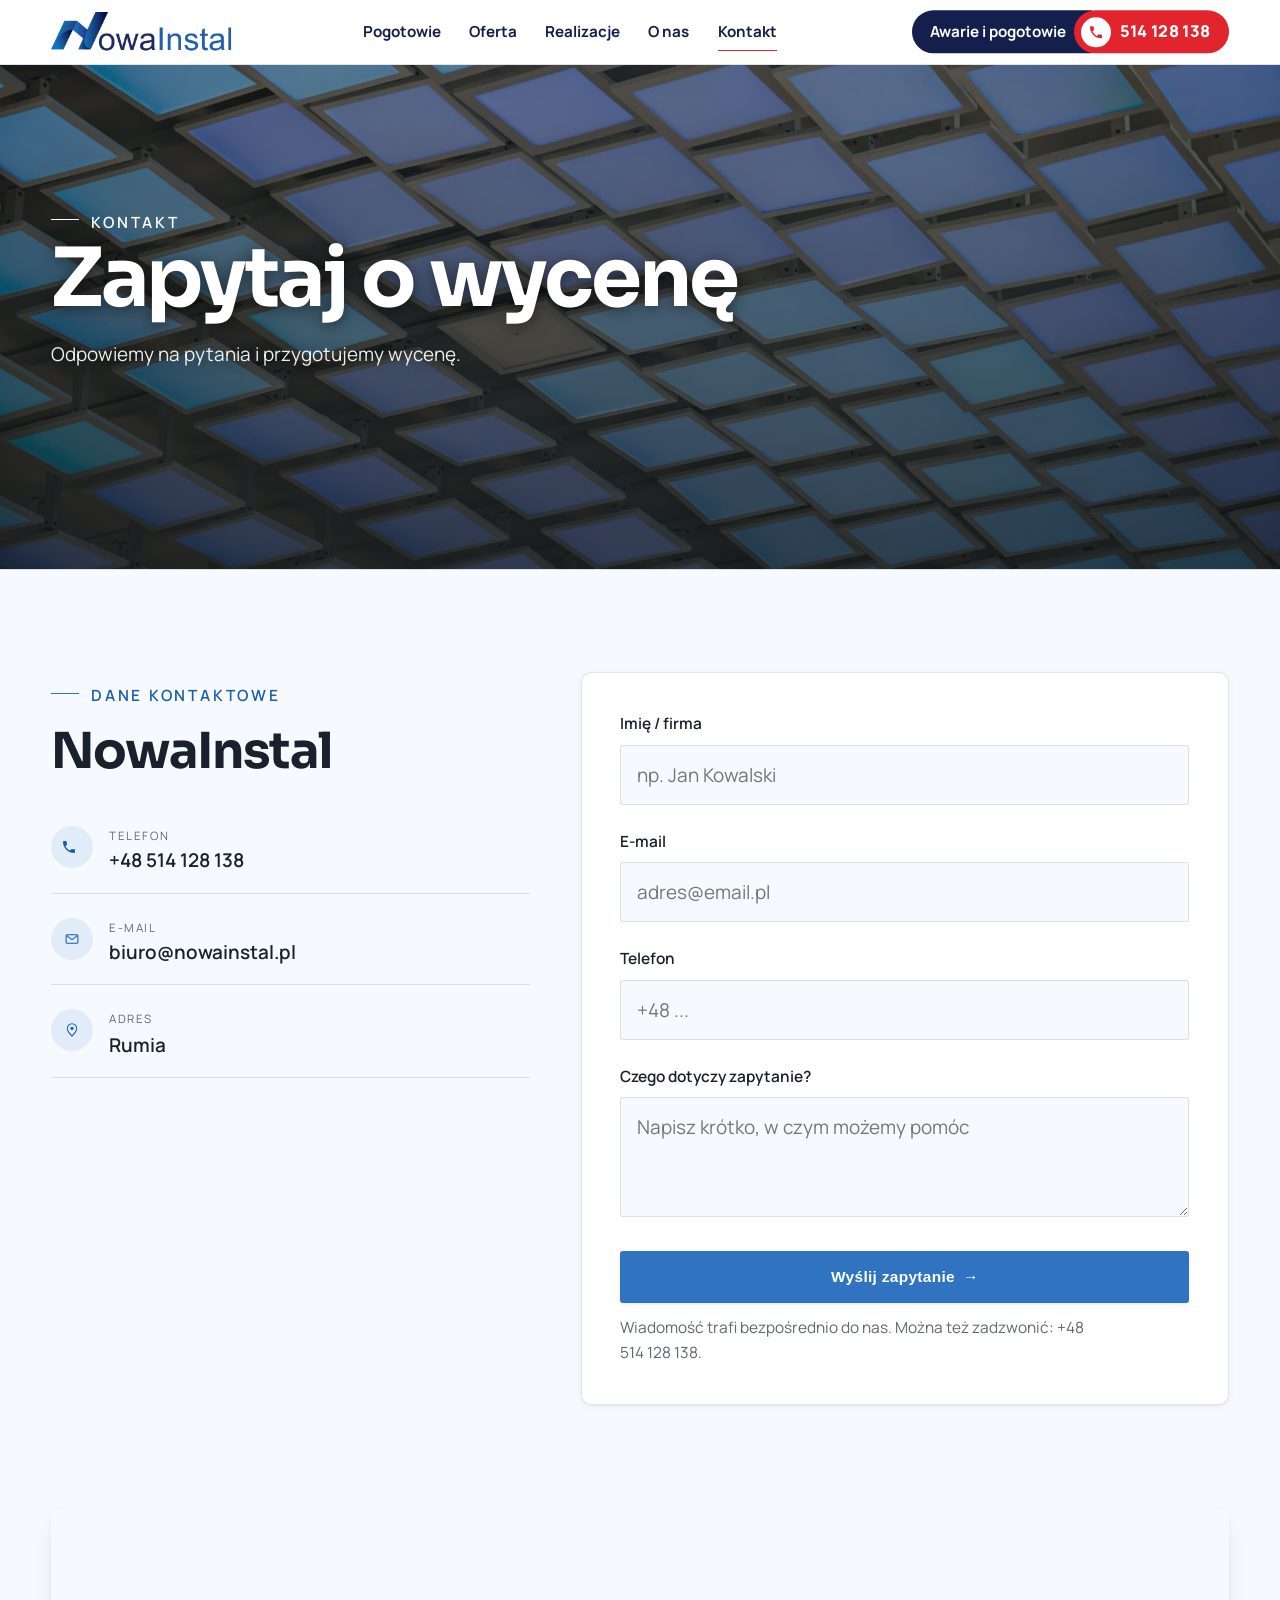
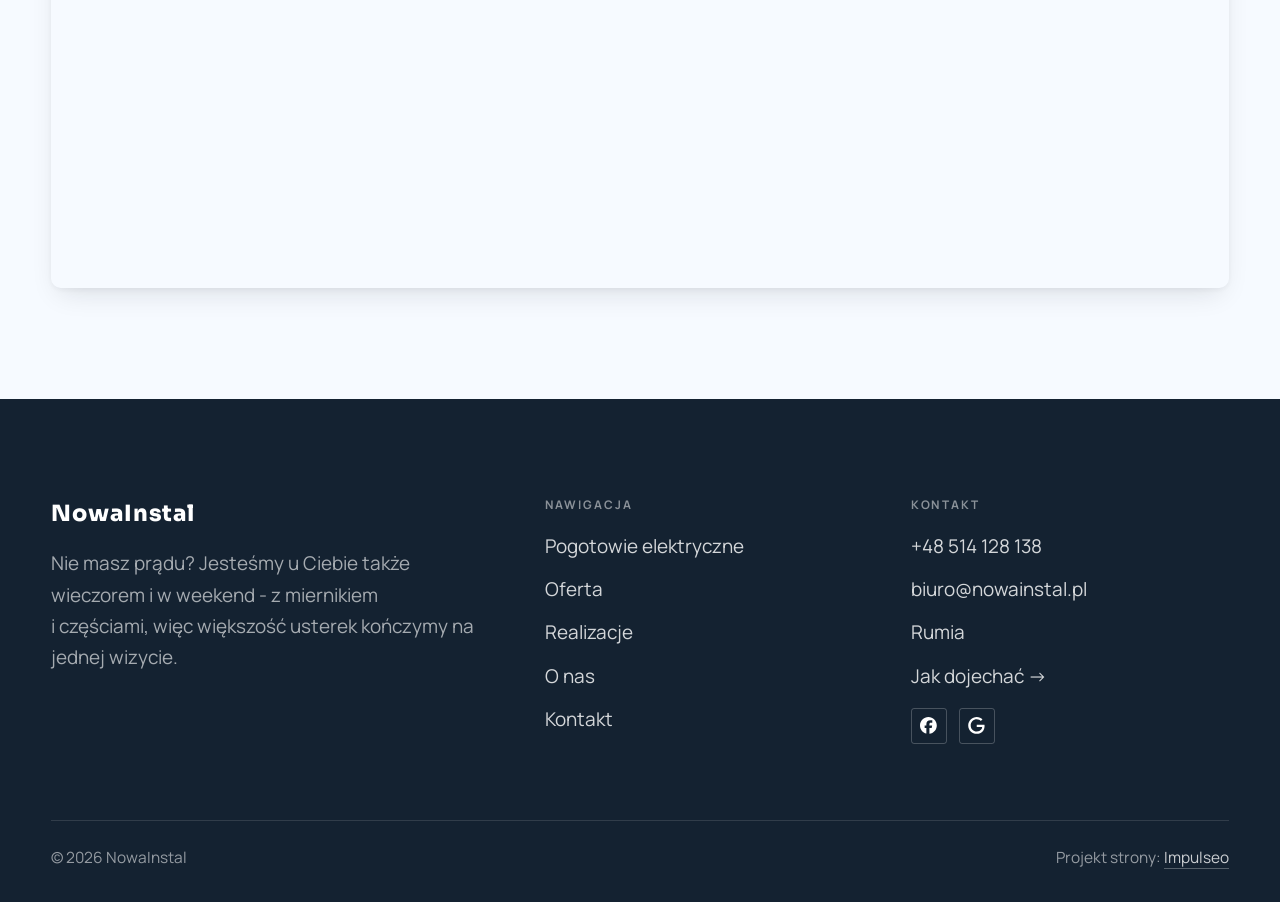
==== commit 92be014f: "Nowy układ pogotowia wg wzoru Pimlico: biały pasek z czerwonym numerem, karta na zdjęciu, kafle usłu" ====
--- a/kontakt.html
+++ b/kontakt.html
@@ -20,22 +20,23 @@
 <link rel="preconnect" href="https://fonts.googleapis.com">
 <link rel="preconnect" href="https://fonts.gstatic.com" crossorigin>
 <link href="https://fonts.googleapis.com/css2?family=Sora:wght@600;700;800&family=Manrope:wght@400;500;600&display=swap" rel="stylesheet">
-<link rel="stylesheet" href="assets/styles.css?v=20261021">
-<link rel="stylesheet" href="assets/pogotowie.css?v=20261021">
+<link rel="stylesheet" href="assets/styles.css?v=20261021b">
+<link rel="stylesheet" href="assets/pogotowie.css?v=20261021b">
 </head>
-<body>
+<body class="pim">
 
 <header class="nav">
   <div class="wrap nav-inner">
     <a class="brand brand-has-logo" href="index.html"><img class="brand-logo brand-logo-color" src="img/logo.png" alt="NowaInstal" width="1200" height="261" decoding="async"><img class="brand-logo brand-logo-white" src="img/logo-white.png" alt="NowaInstal" width="1200" height="261" decoding="async"></a>
     <nav class="nav-links">
-      <a href="pogotowie.html" class="nav-sos"><i class="live" aria-hidden="true"></i>Pogotowie</a>
+      <a href="pogotowie.html">Pogotowie</a>
       <a href="oferta.html">Oferta</a>
       <a href="realizacje.html">Realizacje</a>
       <a href="o-nas.html">O nas</a>
       <a href="kontakt.html" class="active" aria-current="page">Kontakt</a>
-      <a href="tel:+48514128138" class="btn btn-accent">Zadzwoń +48 514 128 138</a>
+      <a href="tel:+48514128138" class="btn btn-accent pim-tel"><span class="pim-tel-l">Awarie i pogotowie</span><span class="pim-tel-r"><span class="pim-tel-i"><svg viewBox="0 0 24 24" fill="none" aria-hidden="true"><path d="M6.6 10.8a15.5 15.5 0 0 0 6.6 6.6l2.2-2.2a1 1 0 0 1 1-.24 11.4 11.4 0 0 0 3.6.58 1 1 0 0 1 1 1V20a1 1 0 0 1-1 1A17 17 0 0 1 3 4a1 1 0 0 1 1-1h3.5a1 1 0 0 1 1 1c0 1.25.2 2.46.58 3.6a1 1 0 0 1-.25 1l-2.23 2.2Z" fill="currentColor"/></svg></span>514 128 138</span></a>
     </nav>
+    <a class="pim-tel-m" href="tel:+48514128138" aria-label="Zadzwoń 514 128 138"><svg viewBox="0 0 24 24" fill="none" aria-hidden="true"><path d="M6.6 10.8a15.5 15.5 0 0 0 6.6 6.6l2.2-2.2a1 1 0 0 1 1-.24 11.4 11.4 0 0 0 3.6.58 1 1 0 0 1 1 1V20a1 1 0 0 1-1 1A17 17 0 0 1 3 4a1 1 0 0 1 1-1h3.5a1 1 0 0 1 1 1c0 1.25.2 2.46.58 3.6a1 1 0 0 1-.25 1l-2.23 2.2Z" fill="currentColor"/></svg></a>
     <button class="nav-toggle" aria-label="Menu"><span></span><span></span><span></span></button>
   </div>
 </header>
@@ -118,6 +119,6 @@
 <div class="sticky-call"><a class="sc-call" href="tel:+48514128138"><svg class="ico-tel" width="16" height="16" viewBox="0 0 24 24" fill="none" aria-hidden="true"><path d="M6.6 10.8a15.5 15.5 0 0 0 6.6 6.6l2.2-2.2a1 1 0 0 1 1-.24 11.4 11.4 0 0 0 3.6.58 1 1 0 0 1 1 1V20a1 1 0 0 1-1 1A17 17 0 0 1 3 4a1 1 0 0 1 1-1h3.5a1 1 0 0 1 1 1c0 1.25.2 2.46.58 3.6a1 1 0 0 1-.25 1l-2.23 2.2Z" fill="currentColor"/></svg> Awaria? Zadzwoń</a><a class="sc-quote" href="kontakt.html">Bezpłatna wycena</a></div>
 <div class="demo-wazne" data-do="2026-11-04" data-cykl="3" hidden><svg class="dw-ico" width="13" height="13" viewBox="0 0 24 24" fill="none" aria-hidden="true"><circle cx="12" cy="12" r="8.6" stroke="currentColor" stroke-width="1.8"/><path d="M12 7.2V12l3.3 2" stroke="currentColor" stroke-width="1.8" stroke-linecap="round"/></svg><span class="dw-txt"></span></div>
 
-<script src="assets/main.js?v=20261021"></script>
+<script src="assets/main.js?v=20261021b"></script>
 </body>
 </html>
--- a/assets/pogotowie.css
+++ b/assets/pogotowie.css
@@ -1,304 +1,190 @@
 /* =====================================================================
-   NowaInstal - warstwa POGOTOWIA (21.10.2026)
-   Dwie drogi na wejściu: awaria (dzwoń od razu) albo instalacja (spokojnie).
+   NowaInstal - warstwa POGOTOWIA (21.10.2026, wersja 2)
+   Układ wzorowany na pimlicoplumbers.com/services/electrical: biały pasek
+   z czerwonym numerem, zdjęcie w zaokrąglonej ramce z granatową kartą,
+   pasek atutów pod spodem, kafle usług. Kolory z logo klienta (granat + niebieski).
    Ładowana PO styles.css na wszystkich podstronach.
    ===================================================================== */
 :root{
-  --sos-night:#0A0F1A;
-  --sos-night-2:#111827;
-  --sos-amber:#FFB21A;
-  --sos-amber-d:#E89A00;
-  --sos-red:#FF4D3D;
-  --sos-text:#F3F5F9;
-  --sos-soft:rgba(243,245,249,.72);
-  --sos-line:rgba(255,255,255,.12);
-  --sos-ease:cubic-bezier(.77,0,.18,1);
+  --pim-navy:#141f4d;
+  --pim-navy-2:#1d2b66;
+  --pim-blue:#2463b4;
+  --pim-red:#e2252c;
+  --pim-red-d:#c51d24;
+  --pim-bg:#eef2f8;
+  --pim-line:#dde3ee;
+  --pim-green:#1aa260;
 }
 
-/* ---------- pulsująca kropka „na dyżurze" ---------- */
-.live{display:inline-block;width:.55em;height:.55em;border-radius:50%;background:var(--sos-red);
-  box-shadow:0 0 0 0 rgba(255,77,61,.55);animation:live-puls 1.8s ease-out infinite;flex:0 0 auto}
-@keyframes live-puls{0%{box-shadow:0 0 0 0 rgba(255,77,61,.55)}70%{box-shadow:0 0 0 .7em rgba(255,77,61,0)}100%{box-shadow:0 0 0 0 rgba(255,77,61,0)}}
+/* ---------- pasek: zawsze biały, jak u wzoru ---------- */
+body.pim .nav,body.pim .nav.nav-solid{background:#fff;backdrop-filter:none;border-bottom:1px solid var(--pim-line);box-shadow:none}
+body.pim .nav::after{display:none}
+body.pim .nav .nav-links a:not(.btn-accent){color:var(--pim-navy);text-transform:none;letter-spacing:0;font-size:.95rem;font-weight:700}
+body.pim .nav .nav-links a:not(.btn-accent)::after{background:var(--pim-red)}
+body.pim .nav .nav-toggle span{background:var(--pim-navy)}
+body.pim .nav .brand-logo{filter:none!important}
+body.pim .brand-logo-white{display:none!important}
+body.pim .brand-logo-color{display:block!important;height:40px;max-width:200px}
+body.pim .nav.nav-hidden{background:#fff}
 
-/* ---------- link „Pogotowie" w pasku ---------- */
-.nav-links a.nav-sos{display:inline-flex;align-items:center;gap:.5em;font-weight:700;color:var(--ink)}
-.nav-links a.nav-sos::after{background:var(--sos-red)}
-
-/* Na stronach z dwudzielnym wejściem pasek jest pełny i ciemny - prawa połowa jest jasna,
-   więc przezroczysty pasek z białym tekstem by się na niej rozmył. */
-body.has-gate .nav,body.has-sos .nav{background:rgba(10,15,26,.92);backdrop-filter:saturate(140%) blur(12px);border-bottom:1px solid var(--sos-line)}
-body.has-gate .nav::after,body.has-sos .nav::after{display:none}
-body.has-gate .nav-links a,body.has-sos .nav-links a{color:rgba(255,255,255,.82)}
-body.has-gate .nav-links a:hover,body.has-sos .nav-links a:hover,
-body.has-gate .nav-links a.active,body.has-sos .nav-links a.active{color:#fff}
-body.has-gate .nav-links a.nav-sos,body.has-sos .nav-links a.nav-sos{color:#fff}
-body.has-gate .nav-links a.btn-accent,body.has-sos .nav-links a.btn-accent{background:var(--sos-amber);color:var(--sos-night);border-color:var(--sos-amber)}
-body.has-gate .nav-toggle span,body.has-sos .nav-toggle span{background:#fff}
-.brand-logo-white{display:none}
-body.has-gate .brand-logo-color,body.has-sos .brand-logo-color{display:none}
-body.has-gate .brand-logo-white,body.has-sos .brand-logo-white{display:block}
-@media(max-width:900px){
-  body.has-gate .nav-links,body.has-sos .nav-links{background:var(--sos-night)}
+/* numer w pasku: granatowa etykieta + czerwona pigułka */
+body.pim .nav .nav-links a.btn-accent.pim-tel{display:inline-flex;align-items:stretch;padding:0;border:0;border-radius:999px;background:transparent;color:#fff;overflow:visible;box-shadow:none;gap:0;font-size:.95rem;text-transform:none;letter-spacing:0}
+body.pim .nav .nav-links a.btn-accent.pim-tel::after{display:none}
+.pim-tel-l{display:flex;align-items:center;background:var(--pim-navy);padding:0 1.6rem 0 1.15rem;margin-right:-1.1rem;border-radius:999px 0 0 999px;font-weight:700}
+.pim-tel-r{position:relative;display:flex;align-items:center;gap:.55rem;background:var(--pim-red);padding:.42rem 1.15rem .42rem .42rem;border-radius:999px;font-weight:800;letter-spacing:.02em;font-size:1.02rem;transition:background .2s ease}
+.pim-tel-i{display:grid;place-items:center;width:30px;height:30px;border-radius:50%;background:#fff;color:var(--pim-red)}
+.pim-tel-i svg{width:16px;height:16px}
+body.pim .nav .nav-links a.btn-accent.pim-tel:hover{transform:translateY(-50%);background:transparent}
+body.pim .nav .nav-links a.pim-tel:hover .pim-tel-r{background:var(--pim-red-d)}
+@media(min-width:681px){body.pim .nav .nav-links{padding-right:21rem}}
+@media(min-width:681px) and (max-width:1120px){
+  .pim-tel-l{display:none}
+  body.pim .nav .nav-links{padding-right:12rem}
+}
+/* telefon: okrągły czerwony przycisk obok menu */
+.pim-tel-m{display:none}
+@media(max-width:680px){
+  .pim-tel-m{display:grid;place-items:center;width:44px;height:44px;border-radius:50%;background:var(--pim-red);color:#fff;margin-left:auto;margin-right:.35rem;flex:0 0 auto}
+  .pim-tel-m svg{width:20px;height:20px}
+  body.pim .nav .nav-links{background:#fff}
+  body.pim .nav .nav-links a.btn-accent.pim-tel{justify-content:center;margin-top:.8rem}
+  body.pim .nav .nav-links a.btn-accent.pim-tel .pim-tel-l{display:none}
+  body.pim .nav .nav-links a.btn-accent.pim-tel .pim-tel-r{flex:1;justify-content:center;padding:.55rem 1rem}
 }
 
-/* =====================================================================
-   1) DWUDZIELNE WEJŚCIE (strona główna)
-   ===================================================================== */
-.gate{position:relative;display:flex;min-height:100svh;background:var(--sos-night);overflow:hidden;isolation:isolate}
-.gate-half{position:relative;flex:1 1 0;display:flex;align-items:flex-end;min-width:0;
-  padding:calc(var(--nav-h,76px) + clamp(28px,5vh,64px)) clamp(22px,4.2vw,72px) clamp(32px,7vh,84px);
-  transition:flex-grow .9s var(--sos-ease)}
-.gate-bg{position:absolute;inset:0;width:100%;height:100%;object-fit:cover;z-index:-2;transition:transform 1.4s cubic-bezier(.16,.84,.44,1),filter .9s ease}
-.gate-half::before{content:"";position:absolute;inset:0;z-index:-1;pointer-events:none}
-.gate-sos{color:var(--sos-text)}
-.gate-sos::before{background:
-  radial-gradient(120% 70% at 0% 100%,rgba(255,178,26,.16),transparent 60%),
-  linear-gradient(180deg,rgba(10,15,26,.78) 0%,rgba(10,15,26,.86) 45%,rgba(10,15,26,.96) 100%)}
-.gate-sos .gate-bg{filter:saturate(.75) contrast(1.05)}
-.gate-plan{color:var(--ink)}
-.gate-plan::before{background:linear-gradient(180deg,rgba(246,250,255,.80) 0%,rgba(246,250,255,.90) 50%,rgba(246,250,255,.97) 100%)}
-.gate-plan .gate-bg{filter:saturate(.85)}
-.gate-in{position:relative;width:100%;max-width:560px}
-.gate-plan .gate-in{margin-left:auto}
-
-@media(hover:hover) and (min-width:901px){
-  .gate:has(.gate-sos:hover) .gate-sos,.gate:has(.gate-plan:hover) .gate-plan{flex-grow:1.22}
-  .gate-half:hover .gate-bg{transform:scale(1.03)}
-  .gate:has(.gate-sos:hover) .gate-plan::before{background:linear-gradient(180deg,rgba(246,250,255,.9),rgba(246,250,255,.98))}
+/* ---------- nagłówek strony: zdjęcie w ramce + granatowa karta ---------- */
+.pim-hero{padding:calc(64px + 28px) 0 0;background:#fff}
+.pim-box{position:relative;border-radius:26px;overflow:hidden;background:var(--pim-navy)}
+.pim-stage{position:relative;min-height:min(560px,calc(100svh - 230px));display:flex;align-items:center;padding:34px}
+.pim-photo{position:absolute;inset:0;width:100%;height:100%;object-fit:cover;object-position:70% 40%}
+.pim-card{position:relative;z-index:1;width:min(560px,100%);background:var(--pim-navy);color:#fff;border-radius:20px;padding:clamp(28px,3.4vw,46px)}
+.pim-rate{display:inline-flex;align-items:center;gap:.6rem;flex-wrap:wrap;color:#fff;font-size:.95rem;text-decoration:none;margin-bottom:1.1rem}
+.pim-rate b{text-decoration:underline;text-underline-offset:3px;font-size:1.05rem}
+.pim-stars{display:inline-flex;gap:2px}
+.pim-stars i{display:grid;place-items:center;width:20px;height:20px;background:var(--pim-green);color:#fff}
+.pim-stars svg{width:14px;height:14px}
+.pim-card h1{font-family:var(--font-display);color:#fff;font-size:clamp(1.9rem,1.3rem + 2.1vw,2.7rem);line-height:1.14;letter-spacing:-.01em;font-weight:700;margin:0 0 1.1rem;max-width:none}
+.pim-card p{color:rgba(255,255,255,.88);font-size:1.04rem;line-height:1.7;margin:0 0 1.6rem}
+.pim-btns{display:flex;flex-wrap:wrap;gap:12px;margin-bottom:1.2rem}
+.pim-call{display:inline-flex;align-items:center;gap:.7rem;background:var(--pim-red);color:#fff;border-radius:999px;padding:.45rem 1.4rem .45rem .45rem;font-weight:800;font-size:1.15rem;letter-spacing:.02em;text-decoration:none;transition:background .2s ease}
+.pim-call:hover{background:var(--pim-red-d);color:#fff}
+.pim-call .pim-tel-i{width:38px;height:38px}
+.pim-call .pim-tel-i svg{width:19px;height:19px}
+.pim-ghost{display:inline-flex;align-items:center;border:1.5px solid rgba(255,255,255,.8);color:#fff;border-radius:999px;padding:.7rem 1.5rem;font-weight:600;text-decoration:none;transition:background .2s ease,color .2s ease}
+.pim-ghost:hover{background:#fff;color:var(--pim-navy)}
+.pim-card .pim-small{font-size:.88rem;color:rgba(255,255,255,.78);margin:0;line-height:1.55}
+.pim-checks{list-style:none;margin:0;padding:22px 34px;display:flex;justify-content:space-around;flex-wrap:wrap;gap:12px 28px;background:var(--pim-navy);color:#fff}
+.pim-checks li{display:flex;align-items:center;gap:.6rem;font-size:1.06rem}
+.pim-checks li::before{content:"";flex:0 0 22px;height:22px;border-radius:50%;background:var(--pim-green) url("data:image/svg+xml,%3Csvg xmlns='http://www.w3.org/2000/svg' viewBox='0 0 24 24'%3E%3Cpath d='M6 12.5l4 4 8-9' fill='none' stroke='%23fff' stroke-width='3' stroke-linecap='round' stroke-linejoin='round'/%3E%3C/svg%3E") center/14px no-repeat}
+@media(max-width:820px){
+  .pim-hero{padding-top:calc(64px + 14px)}
+  .pim-box{border-radius:20px}
+  .pim-stage{display:block;padding:0;min-height:0}
+  .pim-photo{position:relative;height:210px;object-position:70% 35%}
+  .pim-card{width:auto;border-radius:0;padding:26px 22px 28px}
+  .pim-btns{flex-direction:column}
+  .pim-call,.pim-ghost{justify-content:center}
+  .pim-checks{display:grid;grid-template-columns:1fr;gap:12px;padding:20px 22px 24px;border-top:1px solid rgba(255,255,255,.14)}
+  .pim-checks li{font-size:1rem}
 }
 
-.gate-kick{display:inline-flex;align-items:center;gap:.6em;font-size:.78rem;font-weight:700;letter-spacing:.08em;text-transform:uppercase;margin:0 0 18px}
-.gate-sos .gate-kick{color:var(--sos-amber)}
-.gate-plan .gate-kick{color:var(--accent-d)}
-.gate-h{font-family:var(--font-head,"Sora",sans-serif);font-weight:800;line-height:1.02;letter-spacing:-.025em;
-  font-size:clamp(2.3rem,4.4vw,4.4rem);margin:0 0 18px}
-.gate-h em{font-style:normal;display:block}
-.gate-sos .gate-h em{color:var(--sos-amber)}
-.gate-plan .gate-h{font-size:clamp(2rem,3.6vw,3.6rem);font-weight:700}
-.gate-plan .gate-h em{color:var(--accent-d)}
-.gate-h-s{display:block;font-size:.8rem;font-weight:700;letter-spacing:.08em;text-transform:uppercase;color:var(--sos-amber);margin-bottom:18px;line-height:1.3}
-.gate-h-s .live{margin-right:.6em;vertical-align:.05em}
-.gate-lead{font-size:clamp(1rem,1.15vw,1.12rem);line-height:1.6;margin:0 0 26px;max-width:46ch}
-.gate-sos .gate-lead{color:var(--sos-soft)}
-.gate-plan .gate-lead{color:var(--ink-soft)}
-
-/* wielki przycisk „Zadzwoń" - główny cel strony */
-.sos-call{position:relative;display:flex;align-items:center;gap:18px;width:100%;max-width:480px;
-  padding:16px 26px 16px 18px;border-radius:18px;background:var(--sos-amber);color:var(--sos-night);
-  text-decoration:none;box-shadow:0 18px 40px -18px rgba(255,178,26,.65),inset 0 -2px 0 rgba(0,0,0,.12);
-  transition:transform .5s cubic-bezier(.16,.84,.44,1),box-shadow .5s ease,background .3s ease;overflow:hidden}
-.sos-call::after{content:"";position:absolute;inset:0;background:linear-gradient(105deg,transparent 30%,rgba(255,255,255,.45) 50%,transparent 70%);
-  transform:translateX(-120%);transition:transform .9s ease}
-.sos-call:hover{transform:translateY(-2px);box-shadow:0 24px 50px -18px rgba(255,178,26,.8),inset 0 -2px 0 rgba(0,0,0,.12)}
-.sos-call:hover::after{transform:translateX(120%)}
-.sos-call-ico{flex:0 0 auto;display:grid;place-items:center;width:54px;height:54px;border-radius:14px;background:var(--sos-night);color:var(--sos-amber)}
-.sos-call-ico svg{width:24px;height:24px}
-.sos-call-txt{display:flex;flex-direction:column;line-height:1.1}
-.sos-call-lab{font-size:.8rem;font-weight:800;letter-spacing:.08em;text-transform:uppercase;opacity:.78}
-.sos-call-num{font-family:var(--font-head,"Sora",sans-serif);font-weight:800;font-size:clamp(1.6rem,2.4vw,2.15rem);letter-spacing:-.01em;font-variant-numeric:tabular-nums;white-space:nowrap}
-
-.gate-proof{list-style:none;margin:26px 0 0;padding:20px 0 0;border-top:1px solid var(--sos-line);display:grid;grid-template-columns:repeat(3,1fr);gap:18px}
-.gate-proof li{font-size:.84rem;line-height:1.45;color:var(--sos-soft)}
-.gate-proof b{display:block;font-family:var(--font-head,"Sora",sans-serif);font-size:1.25rem;font-weight:800;color:#fff;margin-bottom:4px;letter-spacing:-.01em}
-.gate-proof span{display:block;margin-top:4px;font-size:.74rem;color:rgba(243,245,249,.5)}
-.gate-more{display:inline-flex;align-items:center;gap:.5em;margin-top:22px;color:#fff;font-weight:700;font-size:.95rem;text-decoration:none;border-bottom:1px solid rgba(255,178,26,.6);padding-bottom:3px}
-.gate-more:hover{color:var(--sos-amber)}
-.gate-more .arr{transition:transform .4s ease}
-.gate-more:hover .arr{transform:translateX(4px)}
-
-.gate-actions{display:flex;flex-wrap:wrap;gap:12px;margin-bottom:24px}
-.gate-rating{display:inline-flex;align-items:center;gap:.5em;font-size:.88rem;font-weight:600;color:var(--ink);
-  padding:.55em 1em;border-radius:999px;background:rgba(255,255,255,.7);border:1px solid var(--line);backdrop-filter:blur(8px);text-decoration:none}
-.gate-rating .ico-star{color:#F5A400}
-.gate-list{list-style:none;padding:0;margin:0 0 26px;display:grid;grid-template-columns:1fr 1fr;gap:8px 18px}
-.gate-list li{position:relative;padding-left:18px;font-size:.93rem;color:var(--ink-soft)}
-.gate-list li::before{content:"";position:absolute;left:0;top:.62em;width:8px;height:2px;background:var(--accent)}
-
-/* szew między połowami */
-.gate-seam{position:absolute;top:0;bottom:0;left:50%;width:0;z-index:3;pointer-events:none;transition:left .9s var(--sos-ease)}
-.gate-seam::before{content:"";position:absolute;top:0;bottom:0;left:-1px;width:2px;
-  background:linear-gradient(180deg,transparent,var(--sos-amber) 18%,var(--sos-amber) 82%,transparent);opacity:.85;
-  box-shadow:0 0 18px 2px rgba(255,178,26,.45)}
-.gate-seam span{position:absolute;top:50%;left:0;transform:translate(-50%,-50%);
-  font-size:.72rem;font-weight:800;letter-spacing:.14em;text-transform:uppercase;color:var(--sos-night);
-  background:var(--sos-amber);padding:.6em .9em;border-radius:999px;box-shadow:0 0 0 6px rgba(10,15,26,.9)}
-@media(hover:hover) and (min-width:901px){
-  .gate:has(.gate-sos:hover) .gate-seam{left:55%}
-  .gate:has(.gate-plan:hover) .gate-seam{left:45%}
+/* ---------- kafle usług (jak „Your electrical issues, taken care of") ---------- */
+.pim-uslugi{padding:clamp(56px,7vw,92px) 0;background:#fff}
+.pim-h2{font-family:var(--font-display);text-align:center;color:var(--pim-navy);font-size:clamp(1.8rem,1.3rem + 1.8vw,2.6rem);line-height:1.18;margin:0 auto clamp(28px,4vw,48px);max-width:24ch}
+.pim-panel{background:var(--pim-bg);border-radius:26px;padding:clamp(16px,2.4vw,30px);display:grid;grid-template-columns:repeat(3,1fr);gap:clamp(14px,2vw,26px)}
+.pim-tile{background:#fff;border-radius:18px;padding:26px;display:flex;flex-direction:column}
+.pim-tile h3{font-family:var(--font-display);color:var(--pim-navy);font-size:1.3rem;margin:0 0 .6rem}
+.pim-tile p{color:#4b5873;font-size:1rem;line-height:1.65;margin:0 0 1.3rem}
+.pim-more{display:inline-flex;align-items:center;gap:.8rem;color:var(--pim-navy-2);font-weight:700;text-decoration:none;margin-bottom:1.4rem}
+.pim-more i{display:grid;place-items:center;width:38px;height:38px;border-radius:50%;background:var(--pim-navy-2);color:#fff;font-style:normal;transition:transform .2s ease}
+.pim-more:hover i{transform:translateX(4px)}
+.pim-tile-img{margin-top:auto;border-radius:14px;overflow:hidden;aspect-ratio:4/3}
+.pim-tile-img img{width:100%;height:100%;object-fit:cover}
+.pim-tile.is-sos{box-shadow:inset 0 0 0 2px var(--pim-red)}
+.pim-tile.is-sos .pim-more i{background:var(--pim-red)}
+.pim-tag{align-self:flex-start;background:var(--pim-red);color:#fff;font-size:.78rem;font-weight:700;border-radius:999px;padding:.25rem .7rem;margin-bottom:.8rem}
+@media(max-width:900px){
+  .pim-panel{grid-template-columns:1fr}
+  .pim-tile{display:grid;grid-template-columns:88px 1fr auto;align-items:center;gap:0 16px;padding:14px}
+  .pim-tile-img{grid-row:1/5;grid-column:1;margin:0;width:88px;aspect-ratio:1}
+  .pim-tile h3{grid-column:2;margin:0;font-size:1.12rem}
+  .pim-tile p{grid-column:2;margin:.25rem 0 0;font-size:.92rem;line-height:1.5}
+  .pim-tag{grid-column:2;margin:0 0 .3rem}
+  .pim-more{grid-column:3;grid-row:1/5;margin:0;font-size:0;gap:0}
 }
 
-/* telefon: połowy jedna pod drugą, pogotowie na górze */
+/* ---------- blok „Poważna awaria? Naprawimy ją" ---------- */
+.pim-fault{padding:clamp(48px,6vw,84px) 0;background:#fff}
+.pim-fault-grid{display:grid;grid-template-columns:1fr 1fr;gap:clamp(28px,4vw,64px);align-items:center}
+.pim-fault-img{border-radius:24px;overflow:hidden;aspect-ratio:5/4}
+.pim-fault-img img{width:100%;height:100%;object-fit:cover}
+.pim-fault h2{font-family:var(--font-display);color:var(--pim-navy);font-size:clamp(1.8rem,1.3rem + 1.8vw,2.6rem);line-height:1.15;margin:0 0 1rem}
+.pim-fault p{color:#4b5873;font-size:1.06rem;line-height:1.7;margin:0 0 1.5rem}
+.pim-fault p b{color:var(--pim-navy)}
+@media(max-width:820px){.pim-fault-grid{grid-template-columns:1fr;text-align:center}.pim-fault .pim-call{justify-content:center}}
+
+/* ---------- podstrona pogotowia: sekcje ---------- */
+.pim-tips{padding:clamp(48px,6vw,80px) 0 0;background:#fff}
+.pim-tips-grid{display:grid;grid-template-columns:.9fr 1.1fr;gap:clamp(24px,4vw,56px);align-items:start;background:var(--pim-bg);border-radius:26px;padding:clamp(26px,4vw,48px)}
+.pim-tips h2{font-family:var(--font-display);color:var(--pim-navy);font-size:clamp(1.6rem,1.2rem + 1.4vw,2.2rem);line-height:1.2;margin:0 0 .8rem}
+.pim-tips-grid > div > p{color:#4b5873;line-height:1.65;margin:0}
+.pim-tips ol{list-style:none;margin:0;padding:0;counter-reset:t;display:grid;gap:12px}
+.pim-tips li{counter-increment:t;display:flex;gap:14px;align-items:flex-start;background:#fff;border-radius:14px;padding:16px 18px;color:#33405c;line-height:1.55}
+.pim-tips li::before{content:counter(t);flex:0 0 30px;height:30px;border-radius:50%;background:var(--pim-navy);color:#fff;font-weight:800;display:grid;place-items:center;font-size:.9rem}
+.pim-tips li b{color:var(--pim-navy)}
+@media(max-width:820px){.pim-tips-grid{grid-template-columns:1fr}}
+
+.sos-objawy{background:#fff}
+.sos-objawy .head h2,.sos-os .head h2,.sos-opinie .head h2{color:var(--pim-navy)}
+.sos-grid{display:grid;grid-template-columns:repeat(3,1fr);gap:18px}
+.sos-item{background:#fff;border:1px solid var(--pim-line);border-radius:18px;padding:24px;display:flex;flex-direction:column}
+.sos-item h3{font-family:var(--font-display);color:var(--pim-navy);font-size:1.18rem;line-height:1.3;margin:.7rem 0 .5rem}
+.sos-item p{color:#4b5873;font-size:.98rem;line-height:1.6;margin:0 0 1rem}
+.sos-tag{align-self:flex-start;font-size:.76rem;font-weight:700;border-radius:999px;padding:.28rem .75rem}
+.sos-tag.t-now{background:var(--pim-red);color:#fff}
+.sos-tag.t-today{background:#fde9cf;color:#8a4b00}
+.sos-tag.t-991{background:#e3ecfa;color:var(--pim-navy-2)}
+.sos-do{margin-top:auto;display:block;background:var(--pim-bg);border-radius:12px;padding:12px 14px;font-size:.92rem;color:var(--pim-navy);font-weight:600;line-height:1.5}
+@media(max-width:980px){.sos-grid{grid-template-columns:1fr 1fr}}
+@media(max-width:640px){.sos-grid{grid-template-columns:1fr}}
+
+/* kroki jak u fantasticservices.com: duża cyfra + tekst w jednym rzędzie */
+.sos-os{background:var(--pim-bg)}
+.sos-steps{list-style:none;margin:0;padding:0;display:grid;grid-template-columns:repeat(4,1fr);gap:22px}
+.sos-steps li{display:grid;grid-template-columns:auto 1fr;gap:4px 14px;align-content:start;background:#fff;border-radius:18px;padding:24px 22px}
+.sos-steps .pno{grid-row:1/3;font-family:var(--font-display);font-size:2.6rem;font-weight:800;line-height:1;color:#c4cddd}
+.sos-steps h3{margin:0;color:var(--pim-navy);font-family:var(--font-display);font-size:1.12rem}
+.sos-steps p{margin:0;color:#4b5873;font-size:.96rem;line-height:1.55}
+@media(max-width:980px){.sos-steps{grid-template-columns:1fr 1fr}}
+@media(max-width:640px){.sos-steps{grid-template-columns:1fr}}
+
+.sos-opinie{background:#fff}
+.sos-quotes{columns:3 300px;column-gap:18px}
+.sos-q{break-inside:avoid;margin:0 0 18px;background:#fff;border:1px solid var(--pim-line);border-radius:18px;padding:22px}
+.sos-q .op-star{display:inline-flex;gap:2px;color:#f5b301;margin-bottom:.6rem}
+.sos-q blockquote{margin:0 0 .8rem;color:#33405c;line-height:1.65;font-size:.99rem}
+.sos-q mark{background:#fff1c7;color:inherit;padding:0 .12em;border-radius:3px}
+.sos-q figcaption{color:var(--pim-navy);font-weight:700;font-size:.92rem}
+.sos-q figcaption span{color:#7a869c;font-weight:500}
+.sos-google{display:inline-flex;gap:.5rem;margin-top:10px;color:var(--pim-navy-2);font-weight:700}
+
+.sos-save{background:var(--pim-navy);color:#fff;text-align:center;padding:clamp(56px,7vw,90px) 0}
+.sos-save h2{color:#fff;font-family:var(--font-display);font-size:clamp(1.7rem,1.2rem + 1.6vw,2.4rem);margin:0 0 .7rem}
+.sos-save p{color:rgba(255,255,255,.85);margin:0 auto 1.6rem;max-width:46ch;line-height:1.65}
+.sos-save-row{display:flex;justify-content:center;flex-wrap:wrap;gap:12px;margin-bottom:1.4rem}
+.btn-vcf{display:inline-flex;align-items:center;gap:.5rem;border:1.5px solid rgba(255,255,255,.8);color:#fff;border-radius:999px;padding:.75rem 1.5rem;font-weight:600;text-decoration:none}
+.btn-vcf:hover{background:#fff;color:var(--pim-navy)}
+.sos-save cite{display:block;color:rgba(255,255,255,.7);font-style:normal;font-size:.92rem}
+@media(max-width:640px){.sos-save-row{flex-direction:column;align-items:stretch}.sos-save-row a{justify-content:center}}
+
+/* ---------- pasek na telefonie: czerwony „Zadzwoń" ---------- */
+body.pim .sticky-call .sc-call{background:var(--pim-red);color:#fff}
+body.pim .sticky-call .sc-quote{background:var(--pim-navy);color:#fff}
+/* telefon: kafel = zdjęcie + tytuł + strzałka, jak w wersji mobilnej wzoru */
 @media(max-width:900px){
-  .gate{flex-direction:column;min-height:0}
-  .gate-half{padding:calc(var(--nav-h,64px) + 26px) 18px 34px}
-  .gate-plan{padding-top:40px;padding-bottom:46px}
-  .gate-plan .gate-in{margin-left:0}
-  .gate-seam{top:auto;bottom:auto;left:0;right:0;width:auto;height:0;position:relative}
-  .gate-seam::before{left:0;right:0;top:-1px;bottom:auto;width:auto;height:2px;background:linear-gradient(90deg,transparent,var(--sos-amber) 18%,var(--sos-amber) 82%,transparent)}
-  .gate-seam span{left:50%;top:0}
-  .gate-proof{grid-template-columns:1fr;gap:12px}
-  .gate-proof li{display:grid;grid-template-columns:5.2em 1fr;column-gap:12px;align-items:baseline}
-  .gate-proof b{grid-row:span 2;margin:0;font-size:1.05rem}
-  .gate-proof span{margin:0}
-  .sos-call{max-width:none;padding:14px 18px 14px 14px;gap:14px}
-  .sos-call-ico{width:46px;height:46px}
-  .gate-list{grid-template-columns:1fr}
+  .pim-tile p,.pim-tile .pim-tag{display:none}
+  .pim-tile h3{font-size:1.15rem;line-height:1.25}
+  .pim-tile .pim-more i{font-size:1.1rem}
+  .pim-tile{grid-template-columns:72px 1fr auto}
+  .pim-tile-img{width:72px}
 }
-
-/* kaskada treści po otwarciu kurtyny */
-html.intro-on .gate-in>*{opacity:0;transform:translateY(18px)}
-html.intro-done .gate-in>*{opacity:1;transform:none;transition:opacity .7s ease,transform .8s cubic-bezier(.16,.84,.44,1)}
-html.intro-done .gate-in>*:nth-child(2){transition-delay:.06s}
-html.intro-done .gate-in>*:nth-child(3){transition-delay:.12s}
-html.intro-done .gate-in>*:nth-child(4){transition-delay:.18s}
-html.intro-done .gate-in>*:nth-child(5){transition-delay:.24s}
-html.intro-done .gate-in>*:nth-child(6){transition-delay:.30s}
-
-/* =====================================================================
-   2) KURTYNA WEJŚCIOWA - logo, iskra w środku, ekran rozjeżdża się na pół
-   Wyłączona w CSS; włącza ją dopiero JS (awaria JS = zwykła strona).
-   ===================================================================== */
-.intro{display:none}
-html.intro-on .intro{display:block;position:fixed;inset:0;z-index:1000;pointer-events:auto;cursor:pointer}
-.intro-p{position:absolute;top:0;bottom:0;width:50.5%;background:var(--sos-night);transition:transform .95s var(--sos-ease)}
-.intro-l{left:0}
-.intro-r{right:0;background:var(--sos-night-2)}
-.intro-seam{position:absolute;left:50%;top:0;bottom:0;width:2px;margin-left:-1px;background:var(--sos-amber);
-  box-shadow:0 0 24px 4px rgba(255,178,26,.55);transform:scaleY(0);transform-origin:50% 50%;
-  transition:transform .6s cubic-bezier(.16,.84,.44,1) .35s,opacity .3s ease}
-.intro-logo{position:absolute;left:50%;top:50%;width:min(62vw,420px);transform:translate(-50%,-50%) scale(.96);opacity:0;
-  transition:opacity .5s ease .05s,transform .9s cubic-bezier(.16,.84,.44,1) .05s}
-.intro-logo img{display:block;width:100%;height:auto}
-.intro-tag{position:absolute;left:50%;top:calc(50% + min(12vw,80px));transform:translateX(-50%);white-space:nowrap;
-  font-size:.74rem;font-weight:700;letter-spacing:.22em;text-transform:uppercase;color:rgba(243,245,249,.6);opacity:0;transition:opacity .5s ease .45s}
-html.intro-go .intro-logo{opacity:1;transform:translate(-50%,-50%) scale(1)}
-html.intro-go .intro-tag{opacity:1}
-html.intro-go .intro-seam{transform:scaleY(1)}
-html.intro-open .intro-logo,html.intro-open .intro-tag{opacity:0;transition:opacity .22s ease}
-html.intro-open .intro-l{transform:translateX(-101%)}
-html.intro-open .intro-r{transform:translateX(101%)}
-html.intro-open .intro-seam{opacity:0;transition:opacity .5s ease .25s}
-html.intro-open .intro{pointer-events:none}
-@media(prefers-reduced-motion:reduce){html.intro-on .intro{display:none}}
-
-/* =====================================================================
-   3) PODSTRONA POGOTOWIA
-   ===================================================================== */
-.sos-hero{position:relative;background:var(--sos-night);color:var(--sos-text);overflow:hidden;isolation:isolate;
-  padding:calc(var(--nav-h,76px) + clamp(40px,8vh,96px)) 0 clamp(48px,9vh,110px)}
-.sos-hero-bg{position:absolute;inset:0;width:100%;height:100%;object-fit:cover;z-index:-2;opacity:.38;filter:saturate(.7)}
-.sos-hero::before{content:"";position:absolute;inset:0;z-index:-1;background:
-  radial-gradient(90% 80% at 100% 0%,rgba(255,178,26,.14),transparent 55%),
-  linear-gradient(90deg,rgba(10,15,26,.97) 0%,rgba(10,15,26,.88) 48%,rgba(10,15,26,.62) 100%)}
-.sos-hero-grid{display:grid;grid-template-columns:minmax(0,1.15fr) minmax(0,.85fr);gap:clamp(32px,5vw,80px);align-items:end}
-.sos-hero h1{font-family:var(--font-head,"Sora",sans-serif);font-weight:800;font-size:clamp(2.4rem,5vw,4.6rem);line-height:1.02;letter-spacing:-.03em;margin:0 0 20px;color:#fff}
-.sos-hero h1 em{font-style:normal;color:var(--sos-amber)}
-.sos-hero .gate-lead{color:var(--sos-soft);max-width:52ch}
-.sos-hero .gate-kick{color:var(--sos-amber)}
-.sos-note{margin:16px 0 0;font-size:.86rem;color:rgba(243,245,249,.55)}
-
-/* karta „co powiedzieć przez telefon" */
-.sos-card{background:rgba(255,255,255,.06);border:1px solid var(--sos-line);border-radius:22px;padding:28px 28px 24px;backdrop-filter:blur(14px)}
-.sos-card h2{font-size:1.05rem;font-weight:700;color:#fff;margin:0 0 18px;letter-spacing:0}
-.sos-card ol{list-style:none;margin:0;padding:0;counter-reset:k}
-.sos-card li{counter-increment:k;display:grid;grid-template-columns:34px 1fr;gap:12px;padding:12px 0;border-top:1px solid var(--sos-line);font-size:.94rem;line-height:1.5;color:var(--sos-soft)}
-.sos-card li:first-child{border-top:0;padding-top:0}
-.sos-card li::before{content:counter(k);display:grid;place-items:center;width:28px;height:28px;border-radius:50%;background:rgba(255,178,26,.14);color:var(--sos-amber);font-weight:800;font-size:.8rem}
-.sos-card li b{color:#fff;font-weight:700}
-.sos-card-rating{display:flex;align-items:center;gap:.5em;margin-top:18px;padding-top:16px;border-top:1px solid var(--sos-line);font-size:.86rem;color:var(--sos-soft);text-decoration:none}
-.sos-card-rating b{color:#fff}
-.sos-card-rating .ico-star{color:var(--sos-amber)}
-
-/* objawy - z czym dzwonić */
-.sos-objawy{padding:clamp(64px,10vh,120px) 0;background:var(--paper)}
-.sos-grid{display:grid;grid-template-columns:repeat(3,1fr);gap:18px;margin-top:40px}
-.sos-item{position:relative;background:#fff;border:1px solid var(--line);border-radius:18px;padding:26px 24px 24px;transition:border-color .5s ease,box-shadow .5s ease}
-.sos-item:hover{border-color:rgba(255,178,26,.7);box-shadow:0 18px 40px -26px rgba(10,15,26,.35)}
-.sos-item h3{font-size:1.12rem;line-height:1.3;margin:12px 0 10px;color:var(--ink)}
-.sos-item p{margin:0;font-size:.94rem;line-height:1.6;color:var(--ink-soft)}
-.sos-tag{display:inline-flex;align-items:center;gap:.45em;font-size:.7rem;font-weight:800;letter-spacing:.09em;text-transform:uppercase;padding:.42em .75em;border-radius:999px}
-.sos-tag.t-now{background:rgba(255,77,61,.1);color:#C62D1F}
-.sos-tag.t-today{background:rgba(255,178,26,.16);color:#8A5A00}
-.sos-tag.t-991{background:var(--paper-2);color:var(--ink-soft)}
-.sos-item .sos-do{display:block;margin-top:14px;padding-top:12px;border-top:1px dashed var(--line);font-size:.86rem;font-weight:600;color:var(--ink)}
-
-/* oś: co dzieje się po telefonie */
-.sos-os{padding:clamp(64px,10vh,120px) 0;background:var(--sos-night);color:var(--sos-text)}
-.sos-os .head h2{color:#fff}
-.sos-os .head p,.sos-os .eyebrow{color:var(--sos-soft)}
-.sos-os .eyebrow{color:var(--sos-amber)}
-.sos-steps{list-style:none;margin:48px 0 0;padding:0;display:grid;grid-template-columns:repeat(4,1fr);gap:0;position:relative}
-.sos-steps::before{content:"";position:absolute;left:0;right:0;top:15px;height:2px;background:linear-gradient(90deg,var(--sos-amber),rgba(255,178,26,.15))}
-.sos-steps li{position:relative;padding:44px 22px 0 0}
-.sos-steps li::before{content:"";position:absolute;top:8px;left:0;width:16px;height:16px;border-radius:50%;background:var(--sos-night);border:2px solid var(--sos-amber)}
-.sos-steps li:first-child::before{background:var(--sos-amber)}
-.sos-steps .pno{display:block;font-size:.74rem;font-weight:800;letter-spacing:.12em;color:var(--sos-amber);margin-bottom:8px}
-.sos-steps h3{font-size:1.12rem;color:#fff;margin:0 0 8px}
-.sos-steps p{margin:0;font-size:.93rem;line-height:1.6;color:var(--sos-soft)}
-
-/* opinie z akcji awaryjnych */
-.sos-opinie{padding:clamp(64px,10vh,120px) 0;background:var(--paper-2)}
-.sos-quotes{columns:3 300px;column-gap:18px;margin-top:40px}
-.sos-q{break-inside:avoid;margin:0 0 18px;background:#fff;border-radius:18px;padding:24px;border:1px solid var(--line)}
-.sos-q .op-star{color:#F5A400;letter-spacing:2px;font-size:.9rem}
-.sos-q blockquote{margin:10px 0 14px;font-size:.98rem;line-height:1.6;color:var(--ink)}
-.sos-q blockquote mark{background:linear-gradient(180deg,transparent 58%,rgba(255,178,26,.38) 58%);color:inherit;padding:0 .05em}
-.sos-q figcaption{font-size:.84rem;font-weight:700;color:var(--ink-soft)}
-.sos-q figcaption span{font-weight:500;color:var(--muted)}
-.sos-google{display:inline-flex;align-items:center;gap:.6em;margin-top:10px;font-weight:700;color:var(--ink);text-decoration:none;border-bottom:1px solid var(--accent);padding-bottom:3px}
-
-/* końcowy pas: zapisz numer */
-.sos-save{padding:clamp(56px,9vh,104px) 0;background:var(--sos-night);color:var(--sos-text);text-align:center}
-.sos-save h2{color:#fff;font-size:clamp(1.8rem,3.4vw,3rem);margin:0 auto 14px;max-width:20ch;letter-spacing:-.02em}
-.sos-save p{color:var(--sos-soft);max-width:52ch;margin:0 auto 28px}
-.sos-save-row{display:flex;flex-wrap:wrap;gap:14px;justify-content:center;align-items:center}
-.sos-save .sos-call{max-width:420px;margin:0}
-.btn-vcf{display:inline-flex;align-items:center;gap:.6em;padding:18px 24px;border-radius:18px;border:1px solid rgba(255,255,255,.28);color:#fff;font-weight:700;text-decoration:none;transition:border-color .4s ease,background .4s ease}
-.btn-vcf:hover{border-color:var(--sos-amber);background:rgba(255,178,26,.08)}
-.sos-save cite{display:block;margin-top:26px;font-style:normal;font-size:.86rem;color:rgba(243,245,249,.5)}
-
-@media(max-width:900px){
-  .sos-hero-grid{grid-template-columns:1fr}
-  .sos-grid{grid-template-columns:1fr}
-  .sos-steps{grid-template-columns:1fr;gap:26px}
-  .sos-steps::before{left:7px;right:auto;top:0;bottom:0;width:2px;height:auto;background:linear-gradient(180deg,var(--sos-amber),rgba(255,178,26,.15))}
-  .sos-steps li{padding:0 0 0 38px}
-  .sos-steps li::before{top:4px}
-}
-@media(min-width:901px) and (max-width:1100px){.sos-grid{grid-template-columns:repeat(2,1fr)}}
-
-/* dolny pasek na telefonie - pogotowie pierwsze */
-@media(max-width:820px){
-  .sticky-call{grid-template-columns:1.35fr 1fr}
-  .sticky-call .sc-call{background:var(--sos-amber);color:var(--sos-night);display:flex;align-items:center;justify-content:center;gap:.5em}
-  .sticky-call .sc-quote{background:var(--sos-night);color:#fff}
-}
-
-/* ---------- poprawki po pierwszym podglądzie ---------- */
-/* tła wejścia nie biorą udziału w warstwie ruchu (paralaksa przesuwała je w dół) */
-.gate-bg,.sos-hero-bg{animation:none!important;clip-path:none!important;translate:none!important;transform:none}
-@media(hover:hover) and (min-width:901px){.gate-half:hover .gate-bg{transform:scale(1.03)}}
-.gate-sos .gate-h{color:#fff}
-.gate-plan .gate-h{color:var(--ink)}
-body.has-gate .brand-logo-white,body.has-sos .brand-logo-white{filter:none!important;height:38px;max-width:190px}
-body.has-gate .nav .nav-links a.btn-accent,body.has-sos .nav .nav-links a.btn-accent{background:var(--sos-amber);border-color:var(--sos-amber);color:var(--sos-night)}
-.gate{padding:0!important}
-.sos-hero h1{font-size:clamp(2.2rem,3.9vw,3.7rem)}
-.sos-q .op-star{display:inline-flex;gap:2px}.sos-q .op-star .ico-star{width:15px;height:15px}
-.sos-item .sos-do{padding-top:16px;margin-top:16px}
-@media(max-width:900px){.sos-hero::before{background:linear-gradient(180deg,rgba(10,15,26,.9),rgba(10,15,26,.96))}}
-/* znak w pasku bez drop-shadow (na iPhonie rysuje jasny prostokąt); nad zdjęciem biały znak */
-.nav .brand-logo{filter:none!important}
-.nav:not(.nav-solid) .brand-logo-color{display:none}
-.nav:not(.nav-solid) .brand-logo-white{display:block;height:38px;max-width:190px}
-.nav.nav-solid .brand-logo-white{display:none}
-.nav.nav-solid .brand-logo-color{display:block}
-body.has-gate .nav .brand-logo-color,body.has-sos .nav .brand-logo-color{display:none}
-body.has-gate .nav .brand-logo-white,body.has-sos .nav .brand-logo-white{display:block}
-/* strony z ciemnym wejściem: pasek zostaje ciemny także po przewinięciu */
-body.has-gate .nav.nav-solid,body.has-sos .nav.nav-solid{background:rgba(10,15,26,.94);border-bottom:1px solid var(--sos-line)}
-body.has-gate .nav.nav-solid .nav-links a:not(.btn-accent),body.has-sos .nav.nav-solid .nav-links a:not(.btn-accent){color:rgba(255,255,255,.82)}
-body.has-gate .nav.nav-solid .nav-links a:not(.btn-accent):hover,body.has-sos .nav.nav-solid .nav-links a:not(.btn-accent):hover{color:#fff}
-body.has-gate .nav.nav-solid .nav-toggle span,body.has-sos .nav.nav-solid .nav-toggle span{background:#fff}
-body.has-gate .nav.nav-solid .brand-logo-white,body.has-sos .nav.nav-solid .brand-logo-white{display:block}
-body.has-gate .nav.nav-solid .brand-logo-color,body.has-sos .nav.nav-solid .brand-logo-color{display:none}
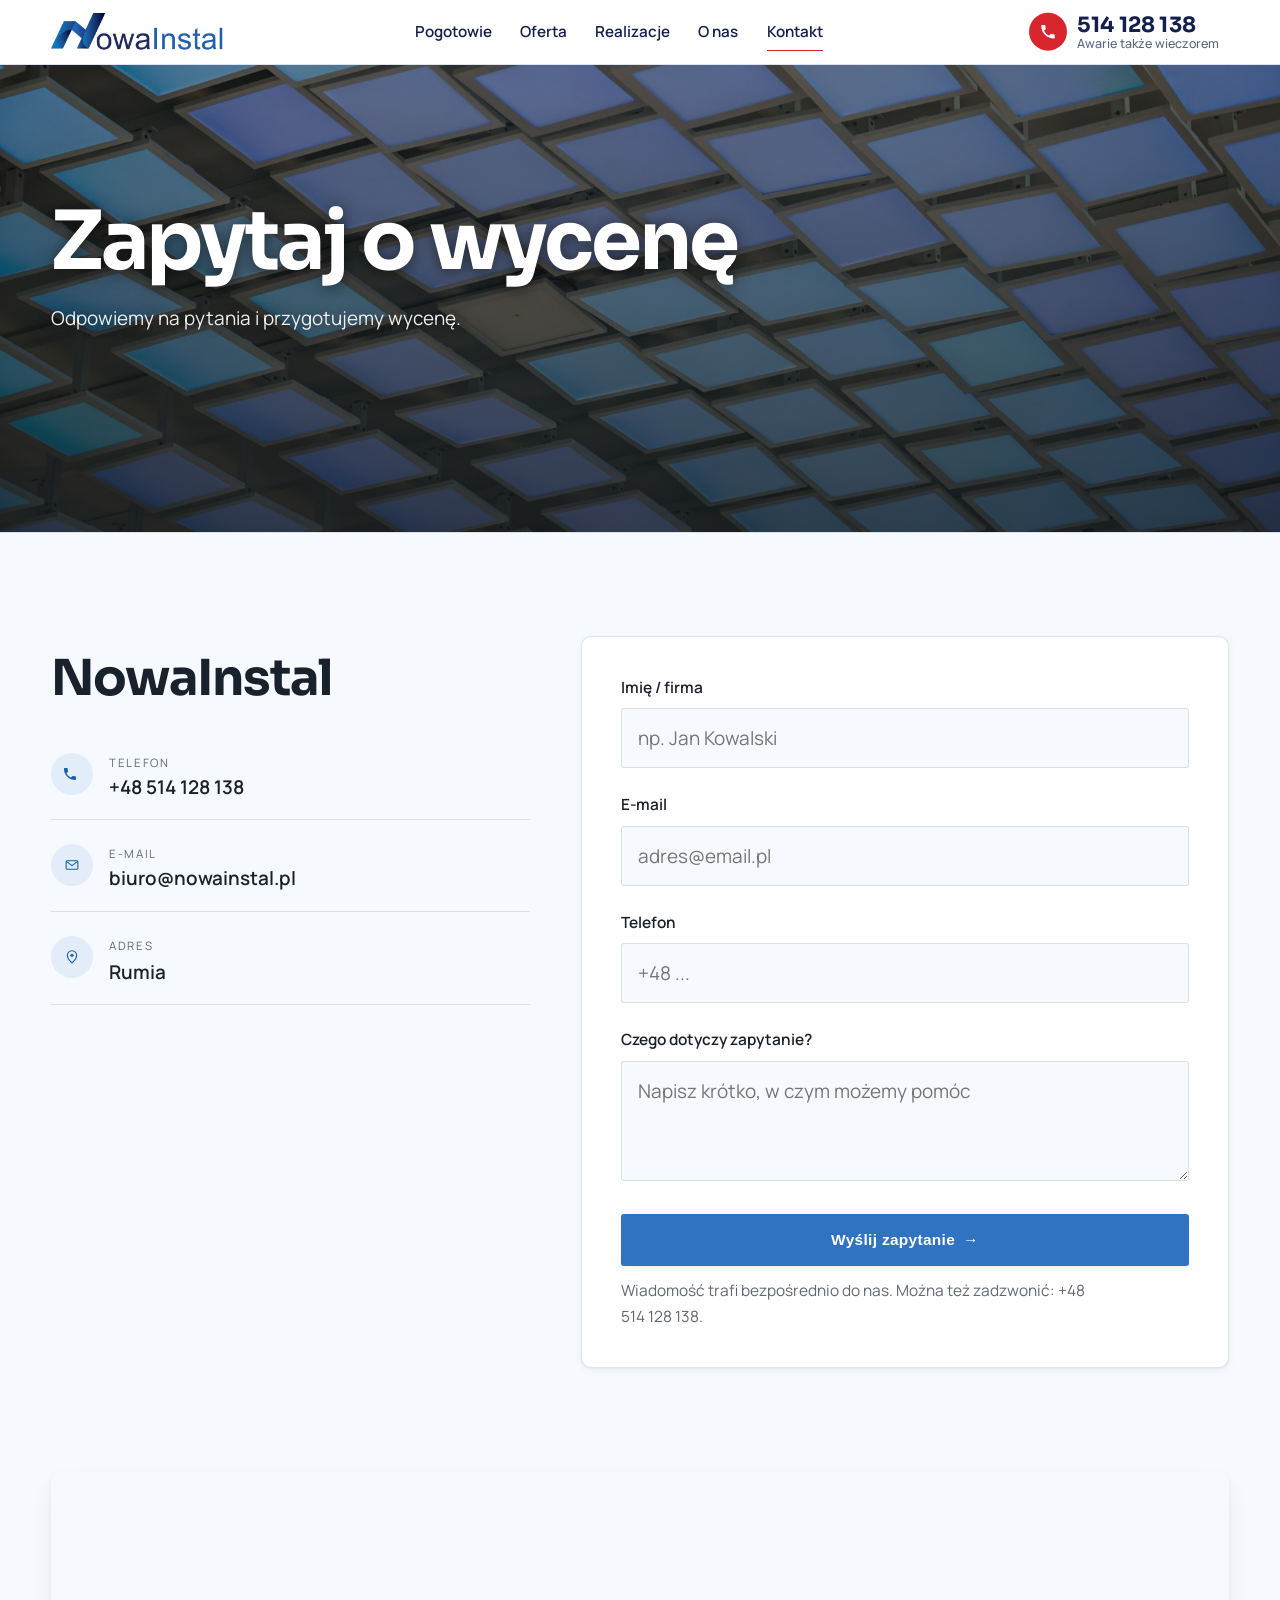
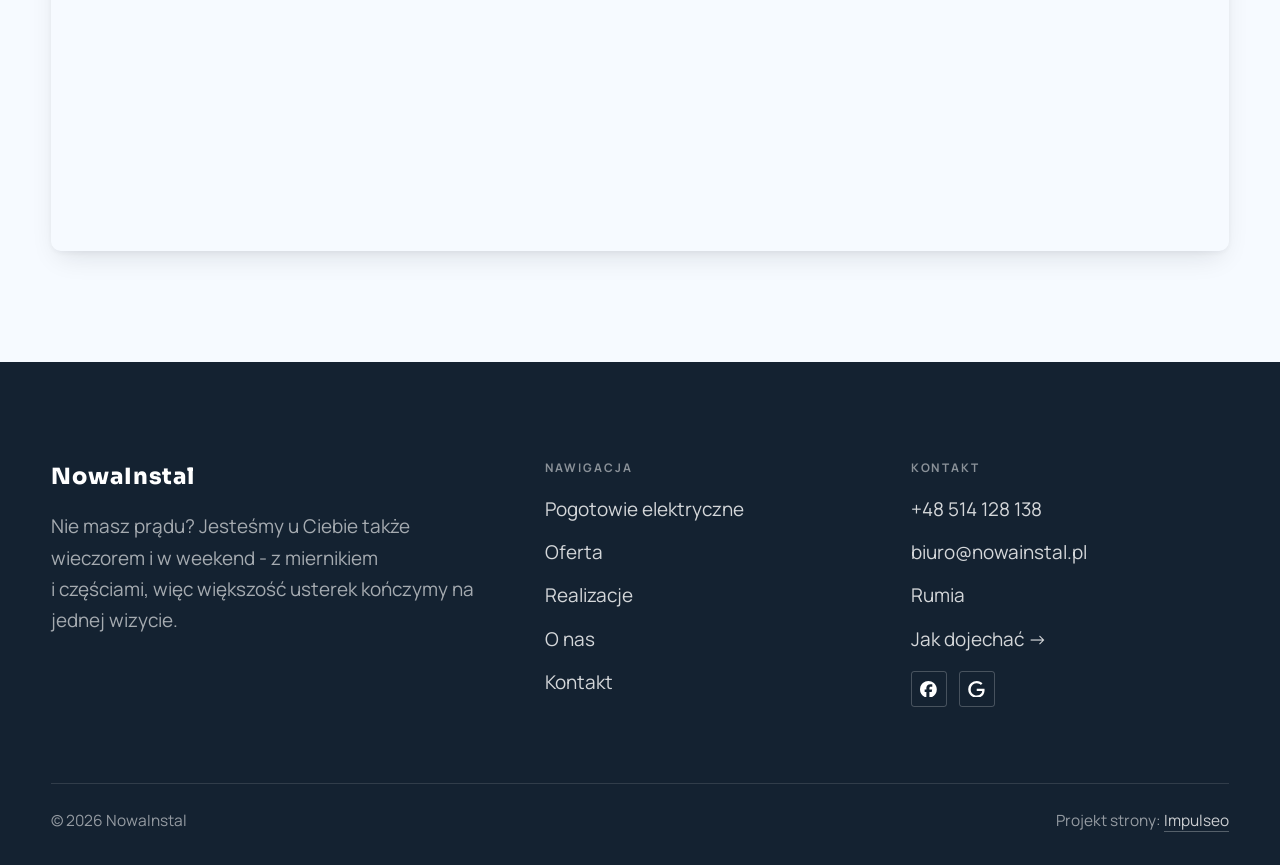
==== commit fd538594: "Wejście na pełny ekran: dwa bloki (awaria i remont), najechany rośnie; bez paska ALBO; Jak pracujemy" ====
--- a/kontakt.html
+++ b/kontakt.html
@@ -20,8 +20,8 @@
 <link rel="preconnect" href="https://fonts.googleapis.com">
 <link rel="preconnect" href="https://fonts.gstatic.com" crossorigin>
 <link href="https://fonts.googleapis.com/css2?family=Sora:wght@600;700;800&family=Manrope:wght@400;500;600&display=swap" rel="stylesheet">
-<link rel="stylesheet" href="assets/styles.css?v=20261021b">
-<link rel="stylesheet" href="assets/pogotowie.css?v=20261021b">
+<link rel="stylesheet" href="assets/styles.css?v=20261021c">
+<link rel="stylesheet" href="assets/pogotowie.css?v=20261021c">
 </head>
 <body class="pim">
 
@@ -34,7 +34,7 @@
       <a href="realizacje.html">Realizacje</a>
       <a href="o-nas.html">O nas</a>
       <a href="kontakt.html" class="active" aria-current="page">Kontakt</a>
-      <a href="tel:+48514128138" class="btn btn-accent pim-tel"><span class="pim-tel-l">Awarie i pogotowie</span><span class="pim-tel-r"><span class="pim-tel-i"><svg viewBox="0 0 24 24" fill="none" aria-hidden="true"><path d="M6.6 10.8a15.5 15.5 0 0 0 6.6 6.6l2.2-2.2a1 1 0 0 1 1-.24 11.4 11.4 0 0 0 3.6.58 1 1 0 0 1 1 1V20a1 1 0 0 1-1 1A17 17 0 0 1 3 4a1 1 0 0 1 1-1h3.5a1 1 0 0 1 1 1c0 1.25.2 2.46.58 3.6a1 1 0 0 1-.25 1l-2.23 2.2Z" fill="currentColor"/></svg></span>514 128 138</span></a>
+      <a href="tel:+48514128138" class="btn btn-accent v3-tel"><span class="v3-tel-i"><svg viewBox="0 0 24 24" fill="none" aria-hidden="true"><path d="M6.6 10.8a15.5 15.5 0 0 0 6.6 6.6l2.2-2.2a1 1 0 0 1 1-.24 11.4 11.4 0 0 0 3.6.58 1 1 0 0 1 1 1V20a1 1 0 0 1-1 1A17 17 0 0 1 3 4a1 1 0 0 1 1-1h3.5a1 1 0 0 1 1 1c0 1.25.2 2.46.58 3.6a1 1 0 0 1-.25 1l-2.23 2.2Z" fill="currentColor"/></svg></span><span class="v3-tel-t"><b>514 128 138</b> <small>Awarie także wieczorem</small></span></a>
     </nav>
     <a class="pim-tel-m" href="tel:+48514128138" aria-label="Zadzwoń 514 128 138"><svg viewBox="0 0 24 24" fill="none" aria-hidden="true"><path d="M6.6 10.8a15.5 15.5 0 0 0 6.6 6.6l2.2-2.2a1 1 0 0 1 1-.24 11.4 11.4 0 0 0 3.6.58 1 1 0 0 1 1 1V20a1 1 0 0 1-1 1A17 17 0 0 1 3 4a1 1 0 0 1 1-1h3.5a1 1 0 0 1 1 1c0 1.25.2 2.46.58 3.6a1 1 0 0 1-.25 1l-2.23 2.2Z" fill="currentColor"/></svg></a>
     <button class="nav-toggle" aria-label="Menu"><span></span><span></span><span></span></button>
@@ -119,6 +119,6 @@
 <div class="sticky-call"><a class="sc-call" href="tel:+48514128138"><svg class="ico-tel" width="16" height="16" viewBox="0 0 24 24" fill="none" aria-hidden="true"><path d="M6.6 10.8a15.5 15.5 0 0 0 6.6 6.6l2.2-2.2a1 1 0 0 1 1-.24 11.4 11.4 0 0 0 3.6.58 1 1 0 0 1 1 1V20a1 1 0 0 1-1 1A17 17 0 0 1 3 4a1 1 0 0 1 1-1h3.5a1 1 0 0 1 1 1c0 1.25.2 2.46.58 3.6a1 1 0 0 1-.25 1l-2.23 2.2Z" fill="currentColor"/></svg> Awaria? Zadzwoń</a><a class="sc-quote" href="kontakt.html">Bezpłatna wycena</a></div>
 <div class="demo-wazne" data-do="2026-11-04" data-cykl="3" hidden><svg class="dw-ico" width="13" height="13" viewBox="0 0 24 24" fill="none" aria-hidden="true"><circle cx="12" cy="12" r="8.6" stroke="currentColor" stroke-width="1.8"/><path d="M12 7.2V12l3.3 2" stroke="currentColor" stroke-width="1.8" stroke-linecap="round"/></svg><span class="dw-txt"></span></div>
 
-<script src="assets/main.js?v=20261021b"></script>
+<script src="assets/main.js?v=20261021c"></script>
 </body>
 </html>
--- a/assets/pogotowie.css
+++ b/assets/pogotowie.css
@@ -1,45 +1,46 @@
 /* =====================================================================
-   NowaInstal - warstwa POGOTOWIA (21.10.2026, wersja 2)
-   Układ wzorowany na pimlicoplumbers.com/services/electrical: biały pasek
-   z czerwonym numerem, zdjęcie w zaokrąglonej ramce z granatową kartą,
-   pasek atutów pod spodem, kafle usług. Kolory z logo klienta (granat + niebieski).
+   NowaInstal - warstwa POGOTOWIA (21.10.2026, wersja 3)
+   Dwa bloki na pełny ekran: awaria i reszta, rozdzielone cienką białą
+   szczeliną; najechany myszką rośnie. Części ze stron, które K. oglądał:
+   baner + kolumna „Quick links" (Cadent), pas „co się stało" (Electricity
+   North West), numer w pasku z podpisem (Mr. Rooter), podkreślone nagłówki
+   (Cadent). Kolory z logo klienta (granat + niebieski), czerwień tylko na awarię.
    Ładowana PO styles.css na wszystkich podstronach.
    ===================================================================== */
 :root{
   --pim-navy:#141f4d;
   --pim-navy-2:#1d2b66;
   --pim-blue:#2463b4;
-  --pim-red:#e2252c;
-  --pim-red-d:#c51d24;
+  --pim-red:#d7262d;
+  --pim-red-d:#b81e24;
   --pim-bg:#eef2f8;
   --pim-line:#dde3ee;
-  --pim-green:#1aa260;
-}
-
-/* ---------- pasek: zawsze biały, jak u wzoru ---------- */
+}
+
+/* ---------- pasek: biały, zwykłe litery ---------- */
 body.pim .nav,body.pim .nav.nav-solid{background:#fff;backdrop-filter:none;border-bottom:1px solid var(--pim-line);box-shadow:none}
 body.pim .nav::after{display:none}
-body.pim .nav .nav-links a:not(.btn-accent){color:var(--pim-navy);text-transform:none;letter-spacing:0;font-size:.95rem;font-weight:700}
+body.pim .nav .nav-links a:not(.btn-accent){color:var(--pim-navy);text-transform:none;letter-spacing:0;font-size:.95rem;font-weight:600}
 body.pim .nav .nav-links a:not(.btn-accent)::after{background:var(--pim-red)}
 body.pim .nav .nav-toggle span{background:var(--pim-navy)}
 body.pim .nav .brand-logo{filter:none!important}
 body.pim .brand-logo-white{display:none!important}
-body.pim .brand-logo-color{display:block!important;height:40px;max-width:200px}
+body.pim .brand-logo-color{display:block!important;height:38px;max-width:190px}
 body.pim .nav.nav-hidden{background:#fff}
 
-/* numer w pasku: granatowa etykieta + czerwona pigułka */
-body.pim .nav .nav-links a.btn-accent.pim-tel{display:inline-flex;align-items:stretch;padding:0;border:0;border-radius:999px;background:transparent;color:#fff;overflow:visible;box-shadow:none;gap:0;font-size:.95rem;text-transform:none;letter-spacing:0}
-body.pim .nav .nav-links a.btn-accent.pim-tel::after{display:none}
-.pim-tel-l{display:flex;align-items:center;background:var(--pim-navy);padding:0 1.6rem 0 1.15rem;margin-right:-1.1rem;border-radius:999px 0 0 999px;font-weight:700}
-.pim-tel-r{position:relative;display:flex;align-items:center;gap:.55rem;background:var(--pim-red);padding:.42rem 1.15rem .42rem .42rem;border-radius:999px;font-weight:800;letter-spacing:.02em;font-size:1.02rem;transition:background .2s ease}
-.pim-tel-i{display:grid;place-items:center;width:30px;height:30px;border-radius:50%;background:#fff;color:var(--pim-red)}
-.pim-tel-i svg{width:16px;height:16px}
-body.pim .nav .nav-links a.btn-accent.pim-tel:hover{transform:translateY(-50%);background:transparent}
-body.pim .nav .nav-links a.pim-tel:hover .pim-tel-r{background:var(--pim-red-d)}
-@media(min-width:681px){body.pim .nav .nav-links{padding-right:21rem}}
-@media(min-width:681px) and (max-width:1120px){
-  .pim-tel-l{display:none}
-  body.pim .nav .nav-links{padding-right:12rem}
+/* numer w pasku: duże cyfry + podpis pod spodem, bez pigułki */
+body.pim .nav .nav-links a.btn-accent.v3-tel{display:flex;align-items:center;gap:.6rem;background:transparent;border:0;padding:6px 10px;color:var(--pim-navy);text-transform:none;letter-spacing:0;font-size:1rem;box-shadow:none;filter:none}
+body.pim .nav .nav-links a.btn-accent.v3-tel::after{display:none}
+.v3-tel-i{display:grid;place-items:center;width:38px;height:38px;border-radius:50%;background:var(--pim-red);color:#fff;flex:0 0 auto}
+.v3-tel-i svg{width:18px;height:18px}
+.v3-tel-t{display:flex;flex-direction:column;line-height:1.15}
+.v3-tel-t b{font-family:var(--font-display);font-size:1.32rem;font-weight:700;color:var(--pim-navy);letter-spacing:.01em}
+.v3-tel-t small{font-size:.78rem;color:#5b6680;font-weight:500}
+body.pim .nav .nav-links a.btn-accent.v3-tel:hover .v3-tel-t b{color:var(--pim-red)}
+@media(min-width:681px){body.pim .nav .nav-links{padding-right:15rem}}
+@media(min-width:681px) and (max-width:1060px){
+  .v3-tel-t small{display:none}
+  body.pim .nav .nav-links{padding-right:12.5rem}
 }
 /* telefon: okrągły czerwony przycisk obok menu */
 .pim-tel-m{display:none}
@@ -47,81 +48,90 @@
   .pim-tel-m{display:grid;place-items:center;width:44px;height:44px;border-radius:50%;background:var(--pim-red);color:#fff;margin-left:auto;margin-right:.35rem;flex:0 0 auto}
   .pim-tel-m svg{width:20px;height:20px}
   body.pim .nav .nav-links{background:#fff}
-  body.pim .nav .nav-links a.btn-accent.pim-tel{justify-content:center;margin-top:.8rem}
-  body.pim .nav .nav-links a.btn-accent.pim-tel .pim-tel-l{display:none}
-  body.pim .nav .nav-links a.btn-accent.pim-tel .pim-tel-r{flex:1;justify-content:center;padding:.55rem 1rem}
-}
-
-/* ---------- nagłówek strony: zdjęcie w ramce + granatowa karta ---------- */
-.pim-hero{padding:calc(64px + 28px) 0 0;background:#fff}
-.pim-box{position:relative;border-radius:26px;overflow:hidden;background:var(--pim-navy)}
-.pim-stage{position:relative;min-height:min(560px,calc(100svh - 230px));display:flex;align-items:center;padding:34px}
-.pim-photo{position:absolute;inset:0;width:100%;height:100%;object-fit:cover;object-position:70% 40%}
-.pim-card{position:relative;z-index:1;width:min(560px,100%);background:var(--pim-navy);color:#fff;border-radius:20px;padding:clamp(28px,3.4vw,46px)}
-.pim-rate{display:inline-flex;align-items:center;gap:.6rem;flex-wrap:wrap;color:#fff;font-size:.95rem;text-decoration:none;margin-bottom:1.1rem}
-.pim-rate b{text-decoration:underline;text-underline-offset:3px;font-size:1.05rem}
-.pim-stars{display:inline-flex;gap:2px}
-.pim-stars i{display:grid;place-items:center;width:20px;height:20px;background:var(--pim-green);color:#fff}
-.pim-stars svg{width:14px;height:14px}
-.pim-card h1{font-family:var(--font-display);color:#fff;font-size:clamp(1.9rem,1.3rem + 2.1vw,2.7rem);line-height:1.14;letter-spacing:-.01em;font-weight:700;margin:0 0 1.1rem;max-width:none}
-.pim-card p{color:rgba(255,255,255,.88);font-size:1.04rem;line-height:1.7;margin:0 0 1.6rem}
-.pim-btns{display:flex;flex-wrap:wrap;gap:12px;margin-bottom:1.2rem}
-.pim-call{display:inline-flex;align-items:center;gap:.7rem;background:var(--pim-red);color:#fff;border-radius:999px;padding:.45rem 1.4rem .45rem .45rem;font-weight:800;font-size:1.15rem;letter-spacing:.02em;text-decoration:none;transition:background .2s ease}
-.pim-call:hover{background:var(--pim-red-d);color:#fff}
-.pim-call .pim-tel-i{width:38px;height:38px}
-.pim-call .pim-tel-i svg{width:19px;height:19px}
-.pim-ghost{display:inline-flex;align-items:center;border:1.5px solid rgba(255,255,255,.8);color:#fff;border-radius:999px;padding:.7rem 1.5rem;font-weight:600;text-decoration:none;transition:background .2s ease,color .2s ease}
-.pim-ghost:hover{background:#fff;color:var(--pim-navy)}
-.pim-card .pim-small{font-size:.88rem;color:rgba(255,255,255,.78);margin:0;line-height:1.55}
-.pim-checks{list-style:none;margin:0;padding:22px 34px;display:flex;justify-content:space-around;flex-wrap:wrap;gap:12px 28px;background:var(--pim-navy);color:#fff}
-.pim-checks li{display:flex;align-items:center;gap:.6rem;font-size:1.06rem}
-.pim-checks li::before{content:"";flex:0 0 22px;height:22px;border-radius:50%;background:var(--pim-green) url("data:image/svg+xml,%3Csvg xmlns='http://www.w3.org/2000/svg' viewBox='0 0 24 24'%3E%3Cpath d='M6 12.5l4 4 8-9' fill='none' stroke='%23fff' stroke-width='3' stroke-linecap='round' stroke-linejoin='round'/%3E%3C/svg%3E") center/14px no-repeat}
-@media(max-width:820px){
-  .pim-hero{padding-top:calc(64px + 14px)}
-  .pim-box{border-radius:20px}
-  .pim-stage{display:block;padding:0;min-height:0}
-  .pim-photo{position:relative;height:210px;object-position:70% 35%}
-  .pim-card{width:auto;border-radius:0;padding:26px 22px 28px}
-  .pim-btns{flex-direction:column}
-  .pim-call,.pim-ghost{justify-content:center}
-  .pim-checks{display:grid;grid-template-columns:1fr;gap:12px;padding:20px 22px 24px;border-top:1px solid rgba(255,255,255,.14)}
-  .pim-checks li{font-size:1rem}
-}
-
-/* ---------- kafle usług (jak „Your electrical issues, taken care of") ---------- */
-.pim-uslugi{padding:clamp(56px,7vw,92px) 0;background:#fff}
-.pim-h2{font-family:var(--font-display);text-align:center;color:var(--pim-navy);font-size:clamp(1.8rem,1.3rem + 1.8vw,2.6rem);line-height:1.18;margin:0 auto clamp(28px,4vw,48px);max-width:24ch}
-.pim-panel{background:var(--pim-bg);border-radius:26px;padding:clamp(16px,2.4vw,30px);display:grid;grid-template-columns:repeat(3,1fr);gap:clamp(14px,2vw,26px)}
-.pim-tile{background:#fff;border-radius:18px;padding:26px;display:flex;flex-direction:column}
-.pim-tile h3{font-family:var(--font-display);color:var(--pim-navy);font-size:1.3rem;margin:0 0 .6rem}
-.pim-tile p{color:#4b5873;font-size:1rem;line-height:1.65;margin:0 0 1.3rem}
-.pim-more{display:inline-flex;align-items:center;gap:.8rem;color:var(--pim-navy-2);font-weight:700;text-decoration:none;margin-bottom:1.4rem}
-.pim-more i{display:grid;place-items:center;width:38px;height:38px;border-radius:50%;background:var(--pim-navy-2);color:#fff;font-style:normal;transition:transform .2s ease}
-.pim-more:hover i{transform:translateX(4px)}
-.pim-tile-img{margin-top:auto;border-radius:14px;overflow:hidden;aspect-ratio:4/3}
-.pim-tile-img img{width:100%;height:100%;object-fit:cover}
-.pim-tile.is-sos{box-shadow:inset 0 0 0 2px var(--pim-red)}
-.pim-tile.is-sos .pim-more i{background:var(--pim-red)}
-.pim-tag{align-self:flex-start;background:var(--pim-red);color:#fff;font-size:.78rem;font-weight:700;border-radius:999px;padding:.25rem .7rem;margin-bottom:.8rem}
+  body.pim .nav .nav-links a.btn-accent.v3-tel{justify-content:center;margin-top:.8rem}
+}
+
+/* ---------- wejście: dwa bloki na pełny ekran, najechany rośnie ---------- */
+.v3-hero{padding:64px 0 0;background:#fff}
+.v3-split{display:flex;gap:3px;height:calc(100svh - 64px - 28px);min-height:540px;max-height:900px;background:#fff}
+.v3-pane{position:relative;flex:1 1 0;min-width:0;overflow:hidden;display:flex;align-items:flex-end;background:var(--pim-navy);transition:flex-grow .7s cubic-bezier(.22,.7,.2,1)}
+.v3-bg{position:absolute;inset:0;width:100%;height:100%;object-fit:cover;transform:scale(1.04);transition:transform 1.2s cubic-bezier(.22,.7,.2,1)}
+.v3-pane-sos .v3-bg{object-position:55% 40%}
+.v3-pane-plan .v3-bg{object-position:40% 50%}
+.v3-pane::before{content:"";position:absolute;inset:0;z-index:1;transition:opacity .7s ease}
+.v3-pane-sos::before{background:linear-gradient(0deg,rgba(10,14,34,.94) 0%,rgba(10,14,34,.7) 42%,rgba(10,14,34,.28) 100%)}
+.v3-pane-plan::before{background:linear-gradient(0deg,rgba(16,36,88,.94) 0%,rgba(16,36,88,.66) 42%,rgba(16,36,88,.22) 100%)}
+.v3-pane-in{position:relative;z-index:2;width:min(560px,calc(40vw - 64px));padding:0 0 clamp(40px,8vh,84px) clamp(28px,4.5vw,72px)}
+@media(hover:hover) and (min-width:901px){
+  .v3-split:not(.v3-split-pog) .v3-pane:hover{flex-grow:1.5}
+  .v3-pane:hover .v3-bg{transform:scale(1)}
+}
+.v3-pane h1,.v3-pane h2{font-family:var(--font-display);color:#fff;font-size:clamp(2.1rem,1.3rem + 2.4vw,3.3rem);line-height:1.08;font-weight:700;letter-spacing:-.01em;margin:0 0 .8rem;max-width:none}
+.v3-pane-in > p{max-width:none;color:rgba(255,255,255,.88);font-size:1.12rem;line-height:1.55;margin:0 0 1.7rem}
+.v3-call{display:inline-flex;align-items:center;gap:.75rem;background:var(--pim-red);color:#fff;border-radius:8px;padding:.7rem 1.5rem .7rem .8rem;font-family:var(--font-display);font-weight:700;font-size:1.5rem;letter-spacing:.01em;text-decoration:none;transition:background .2s ease}
+.v3-call:hover{background:var(--pim-red-d);color:#fff}
+.v3-call-i{display:grid;place-items:center;width:40px;height:40px;border-radius:6px;background:rgba(255,255,255,.16)}
+.v3-call-i svg{width:20px;height:20px}
+.v3-btns{display:flex;flex-wrap:wrap;gap:12px}
+.v3-light{display:inline-flex;align-items:center;gap:.5rem;background:#fff;color:var(--pim-navy);border-radius:8px;padding:.9rem 1.5rem;font-weight:700;text-decoration:none}
+.v3-light:hover{background:var(--pim-bg);color:var(--pim-navy)}
+.v3-ghost{display:inline-flex;align-items:center;border:1.5px solid rgba(255,255,255,.75);color:#fff;border-radius:8px;padding:.85rem 1.5rem;font-weight:600;text-decoration:none}
+.v3-ghost:hover{background:#fff;color:var(--pim-navy)}
+.v3-rate{display:flex;align-items:center;gap:.5rem;margin-top:1.3rem;color:rgba(255,255,255,.9);font-size:.95rem;text-decoration:none}
+.v3-rate b{color:#fff;font-size:1.02rem}
+.v3-stars{display:inline-flex;gap:1px;color:#f5b301}
+.v3-stars svg{width:16px;height:16px}
+
+/* pogotowie: duży blok awarii + biała kolumna z listą (jak „Quick links" u Cadent) */
+.v3-split-pog .v3-pane-sos{flex:1.75 1 0}
+.v3-split-pog .v3-pane-in{width:min(600px,calc(56vw - 96px))}
+.v3-side{flex:1 1 0;display:flex;flex-direction:column;justify-content:center;background:#fff;padding:32px clamp(24px,3.5vw,56px);border-bottom:1px solid var(--pim-line)}
+.v3-side h2{font-family:var(--font-display);color:var(--pim-navy);font-size:clamp(1.35rem,1rem + .9vw,1.7rem);line-height:1.2;margin:0 0 1rem}
+.v3-links{list-style:none;margin:0 0 1.2rem;padding:0;border-top:1px solid #cfd7e6}
+.v3-links li{border-bottom:1px solid #cfd7e6}
+.v3-links a{display:flex;justify-content:space-between;align-items:center;gap:12px;padding:.75rem 2px;color:var(--pim-navy);font-weight:600;text-decoration:none}
+.v3-links a::after{content:"→";color:var(--pim-blue);transition:transform .2s ease}
+.v3-links a:hover{color:var(--pim-blue)}
+.v3-links a:hover::after{transform:translateX(4px)}
+.v3-note{margin:0;background:var(--pim-bg);border-radius:8px;padding:12px 14px;color:var(--pim-navy);font-size:.92rem;line-height:1.5}
+
 @media(max-width:900px){
-  .pim-panel{grid-template-columns:1fr}
-  .pim-tile{display:grid;grid-template-columns:88px 1fr auto;align-items:center;gap:0 16px;padding:14px}
-  .pim-tile-img{grid-row:1/5;grid-column:1;margin:0;width:88px;aspect-ratio:1}
-  .pim-tile h3{grid-column:2;margin:0;font-size:1.12rem}
-  .pim-tile p{grid-column:2;margin:.25rem 0 0;font-size:.92rem;line-height:1.5}
-  .pim-tag{grid-column:2;margin:0 0 .3rem}
-  .pim-more{grid-column:3;grid-row:1/5;margin:0;font-size:0;gap:0}
-}
-
-/* ---------- blok „Poważna awaria? Naprawimy ją" ---------- */
-.pim-fault{padding:clamp(48px,6vw,84px) 0;background:#fff}
-.pim-fault-grid{display:grid;grid-template-columns:1fr 1fr;gap:clamp(28px,4vw,64px);align-items:center}
-.pim-fault-img{border-radius:24px;overflow:hidden;aspect-ratio:5/4}
-.pim-fault-img img{width:100%;height:100%;object-fit:cover}
-.pim-fault h2{font-family:var(--font-display);color:var(--pim-navy);font-size:clamp(1.8rem,1.3rem + 1.8vw,2.6rem);line-height:1.15;margin:0 0 1rem}
-.pim-fault p{color:#4b5873;font-size:1.06rem;line-height:1.7;margin:0 0 1.5rem}
-.pim-fault p b{color:var(--pim-navy)}
-@media(max-width:820px){.pim-fault-grid{grid-template-columns:1fr;text-align:center}.pim-fault .pim-call{justify-content:center}}
+  .v3-split{flex-direction:column;height:auto;min-height:0;max-height:none;gap:3px}
+  /* kolumna: bez flex-basis 0, inaczej blok z overflow:hidden ucina tekst od góry */
+  .v3-pane,.v3-split-pog .v3-pane-sos,.v3-side{flex:0 0 auto}
+  .v3-pane{min-height:430px}
+  .v3-pane-sos::before{background:linear-gradient(0deg,rgba(10,14,34,.95) 0%,rgba(10,14,34,.78) 55%,rgba(10,14,34,.45) 100%)}
+  .v3-pane-plan::before{background:linear-gradient(0deg,rgba(16,36,88,.95) 0%,rgba(16,36,88,.8) 55%,rgba(16,36,88,.5) 100%)}
+  .v3-pane-plan{min-height:360px}
+  .v3-pane-in,.v3-split-pog .v3-pane-in{width:auto;padding:140px 20px 30px}
+  .v3-call{font-size:1.35rem;width:100%;justify-content:center}
+  .v3-btns{flex-direction:column}
+  .v3-light,.v3-ghost{justify-content:center}
+  .v3-side{padding:26px 20px}
+}
+
+/* ---------- pas „Co się dzieje?" (jak u Electricity North West) ---------- */
+.v3-quick{padding:clamp(28px,3.5vw,44px) 0 0;background:#fff}
+.v3-quick-h{font-family:var(--font-display);color:var(--pim-navy);font-size:1.25rem;margin:0 0 14px}
+.v3-quick-row{list-style:none;margin:0;padding:0;display:grid;grid-template-columns:repeat(4,1fr);gap:14px}
+.v3-quick-row a{display:flex;justify-content:space-between;align-items:center;gap:12px;height:100%;border:1px solid var(--pim-line);border-left:4px solid var(--pim-red);border-radius:8px;padding:18px 18px;color:var(--pim-navy);font-weight:700;line-height:1.35;text-decoration:none;transition:border-color .2s ease,background .2s ease}
+.v3-quick-row a::after{content:"→";color:var(--pim-red);flex:0 0 auto}
+.v3-quick-row a:hover{background:var(--pim-bg)}
+.v3-991{margin:14px 0 0;color:#5b6680;font-size:.92rem}
+@media(max-width:900px){.v3-quick-row{grid-template-columns:1fr 1fr;gap:10px}.v3-quick-row a{padding:14px}}
+@media(max-width:420px){.v3-quick-row{grid-template-columns:1fr}}
+
+/* ---------- opinie na głównej: trzy karty w rzędzie ---------- */
+.v3-opinie{background:#fff}
+.v3-q-row{display:grid;grid-template-columns:repeat(3,1fr);gap:18px}
+.v3-q-row .sos-q{margin:0}
+@media(max-width:900px){.v3-q-row{grid-template-columns:1fr}}
+
+/* ---------- nagłówki sekcji: bez nadtytułów, z podkreśleniem jak u Cadent ---------- */
+body.pim .eyebrow{display:none}
+body.pim .head h2{width:fit-content;max-width:100%;color:var(--pim-navy);padding-bottom:12px}
+body.pim .head.center h2{margin-inline:auto}
+body.pim .head h2::after{height:4px;width:100%!important;background:var(--pim-red);transition:none}
 
 /* ---------- podstrona pogotowia: sekcje ---------- */
 .pim-tips{padding:clamp(48px,6vw,80px) 0 0;background:#fff}
@@ -180,11 +190,32 @@
 /* ---------- pasek na telefonie: czerwony „Zadzwoń" ---------- */
 body.pim .sticky-call .sc-call{background:var(--pim-red);color:#fff}
 body.pim .sticky-call .sc-quote{background:var(--pim-navy);color:#fff}
-/* telefon: kafel = zdjęcie + tytuł + strzałka, jak w wersji mobilnej wzoru */
-@media(max-width:900px){
-  .pim-tile p,.pim-tile .pim-tag{display:none}
-  .pim-tile h3{font-size:1.15rem;line-height:1.25}
-  .pim-tile .pim-more i{font-size:1.1rem}
-  .pim-tile{grid-template-columns:72px 1fr auto}
-  .pim-tile-img{width:72px}
-}
+
+/* gwiazdki w kartach opinii (ikona bez wymiarów zwijała się do zera) */
+.sos-q .op-star svg{width:16px;height:16px}
+.v3-q-row blockquote{font-size:1.04rem}
+/* galeria na głównej: wszystkie zdjęcia klienta są pionowe, więc rząd pionowych kafli zamiast pasków */
+.gallery.v3-gal{grid-template-columns:repeat(5,1fr);grid-auto-rows:auto}
+.gallery.v3-gal .tile{grid-column:auto!important;grid-row:auto!important;aspect-ratio:3/4;height:auto}
+@media(max-width:900px){.gallery.v3-gal{grid-template-columns:1fr 1fr}.gallery.v3-gal .tile:nth-child(5){display:none}}
+
+/* ---------- „Jak pracujemy": zdjęcie z tablicy + zwykła lista z kreskami ---------- */
+.v3-how{background:#fff}
+.v3-how-grid{display:grid;grid-template-columns:1fr 1fr;gap:clamp(32px,5vw,80px);align-items:start}
+.v3-how-img{border-radius:10px;overflow:hidden;aspect-ratio:16/10;margin-top:8px}
+.v3-how-img img{width:100%;height:100%;object-fit:cover}
+.v3-how-list{list-style:none;margin:0;padding:0;counter-reset:k;border-top:1px solid var(--pim-line)}
+.v3-how-list li{counter-increment:k;display:grid;grid-template-columns:44px 1fr;column-gap:16px;padding:24px 0;border-bottom:1px solid var(--pim-line)}
+.v3-how-list li::before{content:counter(k);grid-row:1/3;width:34px;height:34px;border-radius:50%;background:var(--pim-navy);color:#fff;font-weight:700;font-size:.95rem;display:grid;place-items:center;margin-top:2px}
+.v3-how-list h3{margin:0 0 .3rem;font-family:var(--font-display);color:var(--pim-navy);font-size:1.2rem}
+.v3-how-list p{margin:0;color:#4b5873;line-height:1.6}
+@media(max-width:900px){.v3-how-grid{grid-template-columns:1fr}.v3-how-img{order:2}}
+/* pogotowie: te same kroki w czterech kolumnach, bez kart i szarych cyfr */
+.sos-os{background:#fff}
+.v3-how-row{display:grid;grid-template-columns:repeat(4,1fr);gap:0 28px;border-top:0}
+.v3-how-row li{grid-template-columns:1fr;border-top:2px solid var(--pim-navy);border-bottom:0;padding:22px 0 0}
+.v3-how-row li::before{grid-row:auto;margin:0 0 14px}
+@media(max-width:900px){.v3-how-row{grid-template-columns:1fr 1fr;gap:28px 22px}}
+@media(max-width:560px){.v3-how-row{grid-template-columns:1fr}}
+/* kafle galerii: opóźnienie z animacji wejścia nie może zostać na najechaniu */
+.gallery .tile.reveal,.gallery .tile.reveal *{transition-delay:0s!important}
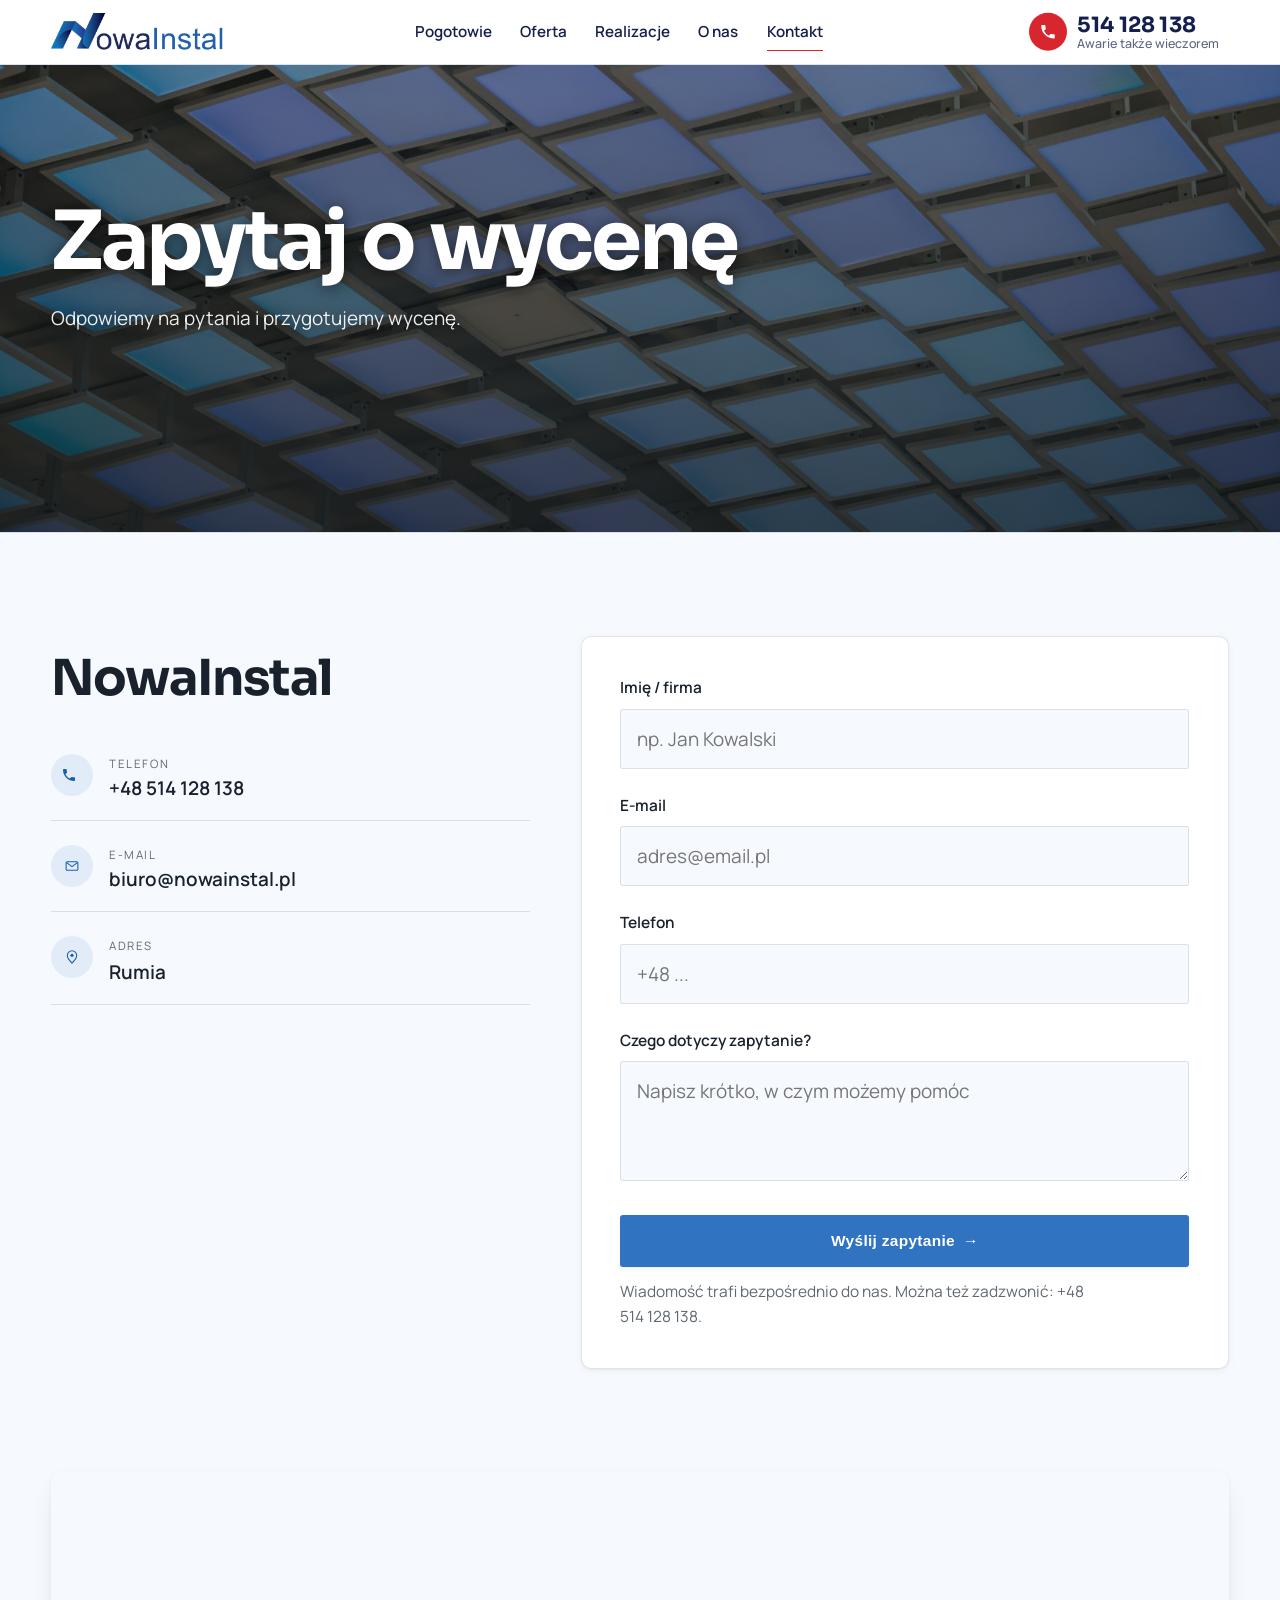
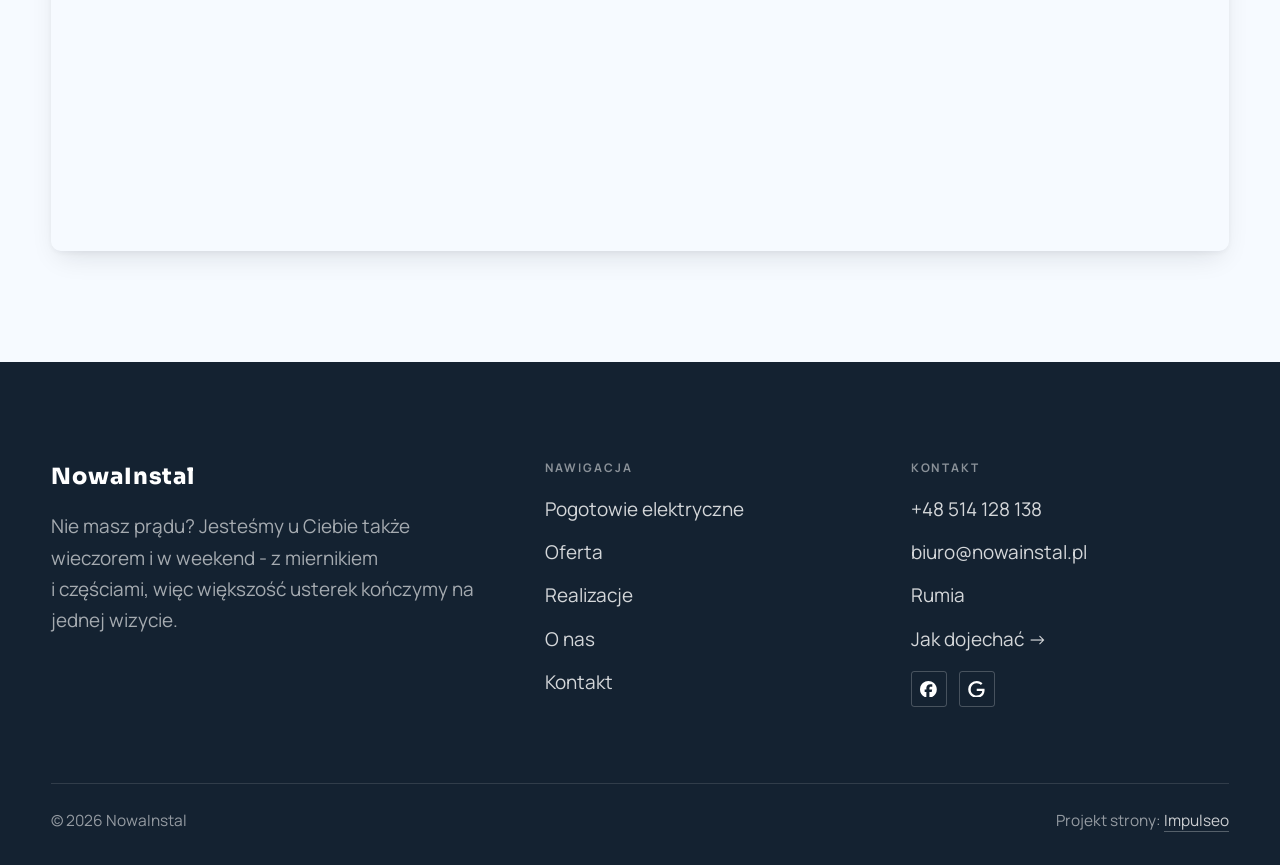
==== commit eedf3353: "Kurtyna wejściowa wraca: logo, cienka czerwona linia z przerwą na logo, ekran rozjeżdża się na dwa b" ====
--- a/kontakt.html
+++ b/kontakt.html
@@ -20,8 +20,8 @@
 <link rel="preconnect" href="https://fonts.googleapis.com">
 <link rel="preconnect" href="https://fonts.gstatic.com" crossorigin>
 <link href="https://fonts.googleapis.com/css2?family=Sora:wght@600;700;800&family=Manrope:wght@400;500;600&display=swap" rel="stylesheet">
-<link rel="stylesheet" href="assets/styles.css?v=20261021c">
-<link rel="stylesheet" href="assets/pogotowie.css?v=20261021c">
+<link rel="stylesheet" href="assets/styles.css?v=20261021d">
+<link rel="stylesheet" href="assets/pogotowie.css?v=20261021d">
 </head>
 <body class="pim">
 
@@ -119,6 +119,6 @@
 <div class="sticky-call"><a class="sc-call" href="tel:+48514128138"><svg class="ico-tel" width="16" height="16" viewBox="0 0 24 24" fill="none" aria-hidden="true"><path d="M6.6 10.8a15.5 15.5 0 0 0 6.6 6.6l2.2-2.2a1 1 0 0 1 1-.24 11.4 11.4 0 0 0 3.6.58 1 1 0 0 1 1 1V20a1 1 0 0 1-1 1A17 17 0 0 1 3 4a1 1 0 0 1 1-1h3.5a1 1 0 0 1 1 1c0 1.25.2 2.46.58 3.6a1 1 0 0 1-.25 1l-2.23 2.2Z" fill="currentColor"/></svg> Awaria? Zadzwoń</a><a class="sc-quote" href="kontakt.html">Bezpłatna wycena</a></div>
 <div class="demo-wazne" data-do="2026-11-04" data-cykl="3" hidden><svg class="dw-ico" width="13" height="13" viewBox="0 0 24 24" fill="none" aria-hidden="true"><circle cx="12" cy="12" r="8.6" stroke="currentColor" stroke-width="1.8"/><path d="M12 7.2V12l3.3 2" stroke="currentColor" stroke-width="1.8" stroke-linecap="round"/></svg><span class="dw-txt"></span></div>
 
-<script src="assets/main.js?v=20261021c"></script>
+<script src="assets/main.js?v=20261021d"></script>
 </body>
 </html>
--- a/assets/pogotowie.css
+++ b/assets/pogotowie.css
@@ -219,3 +219,45 @@
 @media(max-width:560px){.v3-how-row{grid-template-columns:1fr}}
 /* kafle galerii: opóźnienie z animacji wejścia nie może zostać na najechaniu */
 .gallery .tile.reveal,.gallery .tile.reveal *{transition-delay:0s!important}
+
+/* ---------- kurtyna wejściowa (z wersji 1): logo, czerwona iskra w środku,
+   ekran rozjeżdża się na dwa bloki. Włącza ją JS raz na wizytę; awaria JS = zwykła strona. ---------- */
+.intro{display:none}
+html.intro-on .intro{display:block;position:fixed;inset:0;z-index:1000;pointer-events:auto;cursor:pointer}
+.intro-p{position:absolute;top:0;bottom:0;width:50.5%;background:#0f1739;transition:transform 1s cubic-bezier(.77,0,.18,1)}
+.intro-l{left:0}
+.intro-r{right:0}
+/* cienka czerwona linia z przerwą na logo: rośnie od środka do krawędzi, na końcach gaśnie */
+.intro-seam{position:absolute;left:50%;top:0;bottom:0;width:2px;margin-left:-1px;
+  background:linear-gradient(180deg,rgba(215,38,45,0) 0%,rgba(215,38,45,.95) 22%,#ff4a50 50%,rgba(215,38,45,.95) 78%,rgba(215,38,45,0) 100%);
+  box-shadow:0 0 18px 2px rgba(215,38,45,.5);
+  -webkit-mask:linear-gradient(180deg,#000 0,#000 calc(50% - 78px),transparent calc(50% - 62px),transparent calc(50% + 92px),#000 calc(50% + 108px));
+  mask:linear-gradient(180deg,#000 0,#000 calc(50% - 78px),transparent calc(50% - 62px),transparent calc(50% + 92px),#000 calc(50% + 108px));
+  transform:scaleY(0);transform-origin:50% 50%;
+  transition:transform 1s cubic-bezier(.16,.84,.44,1) .15s,opacity .3s ease}
+.intro-logo{position:absolute;left:50%;top:50%;width:min(58vw,330px);transform:translate(-50%,-50%);opacity:0;
+  clip-path:inset(0 100% 0 0);transition:opacity .4s ease .25s,clip-path 1s cubic-bezier(.65,0,.35,1) .25s}
+.intro-logo img{display:block;width:100%;height:auto}
+.intro-tag{position:absolute;left:50%;top:calc(50% + 52px);transform:translate(-50%,6px);white-space:nowrap;
+  font-size:.68rem;font-weight:600;letter-spacing:.34em;padding-left:.34em;text-transform:uppercase;color:rgba(255,255,255,.5);opacity:0;
+  transition:opacity .6s ease .75s,transform .8s cubic-bezier(.16,.84,.44,1) .75s}
+html.intro-go .intro-logo{opacity:1;clip-path:inset(0 0 0 0)}
+html.intro-go .intro-tag{opacity:1;transform:translate(-50%,0)}
+html.intro-go .intro-seam{transform:scaleY(1)}
+html.intro-open .intro-logo,html.intro-open .intro-tag{opacity:0;transition:opacity .25s ease}
+html.intro-open .intro-l{transform:translateX(-101%)}
+html.intro-open .intro-r{transform:translateX(101%)}
+html.intro-open .intro-seam{opacity:0;transition:opacity .35s ease .1s}
+html.intro-open .intro{pointer-events:none}
+/* po otwarciu: zdjęcia lekko dojeżdżają, teksty wchodzą od dołu jeden po drugim */
+html.intro-on .v3-bg{transform:scale(1.12)}
+html.intro-done .v3-bg{transition:transform 1.6s cubic-bezier(.16,.84,.44,1)}
+html.intro-on .v3-pane-in>*{opacity:0;transform:translateY(18px)}
+html.intro-done .v3-pane-in>*{opacity:1;transform:none;transition:opacity .7s ease,transform .8s cubic-bezier(.16,.84,.44,1)}
+html.intro-done .v3-pane-in>*:nth-child(2){transition-delay:.07s}
+html.intro-done .v3-pane-in>*:nth-child(3){transition-delay:.14s}
+html.intro-done .v3-pane-in>*:nth-child(4){transition-delay:.21s}
+html.intro-done .v3-pane-plan .v3-pane-in>*{transition-delay:.12s}
+html.intro-done .v3-pane-plan .v3-pane-in>*:nth-child(2){transition-delay:.19s}
+html.intro-done .v3-pane-plan .v3-pane-in>*:nth-child(3){transition-delay:.26s}
+@media(prefers-reduced-motion:reduce){html.intro-on .intro{display:none}}
